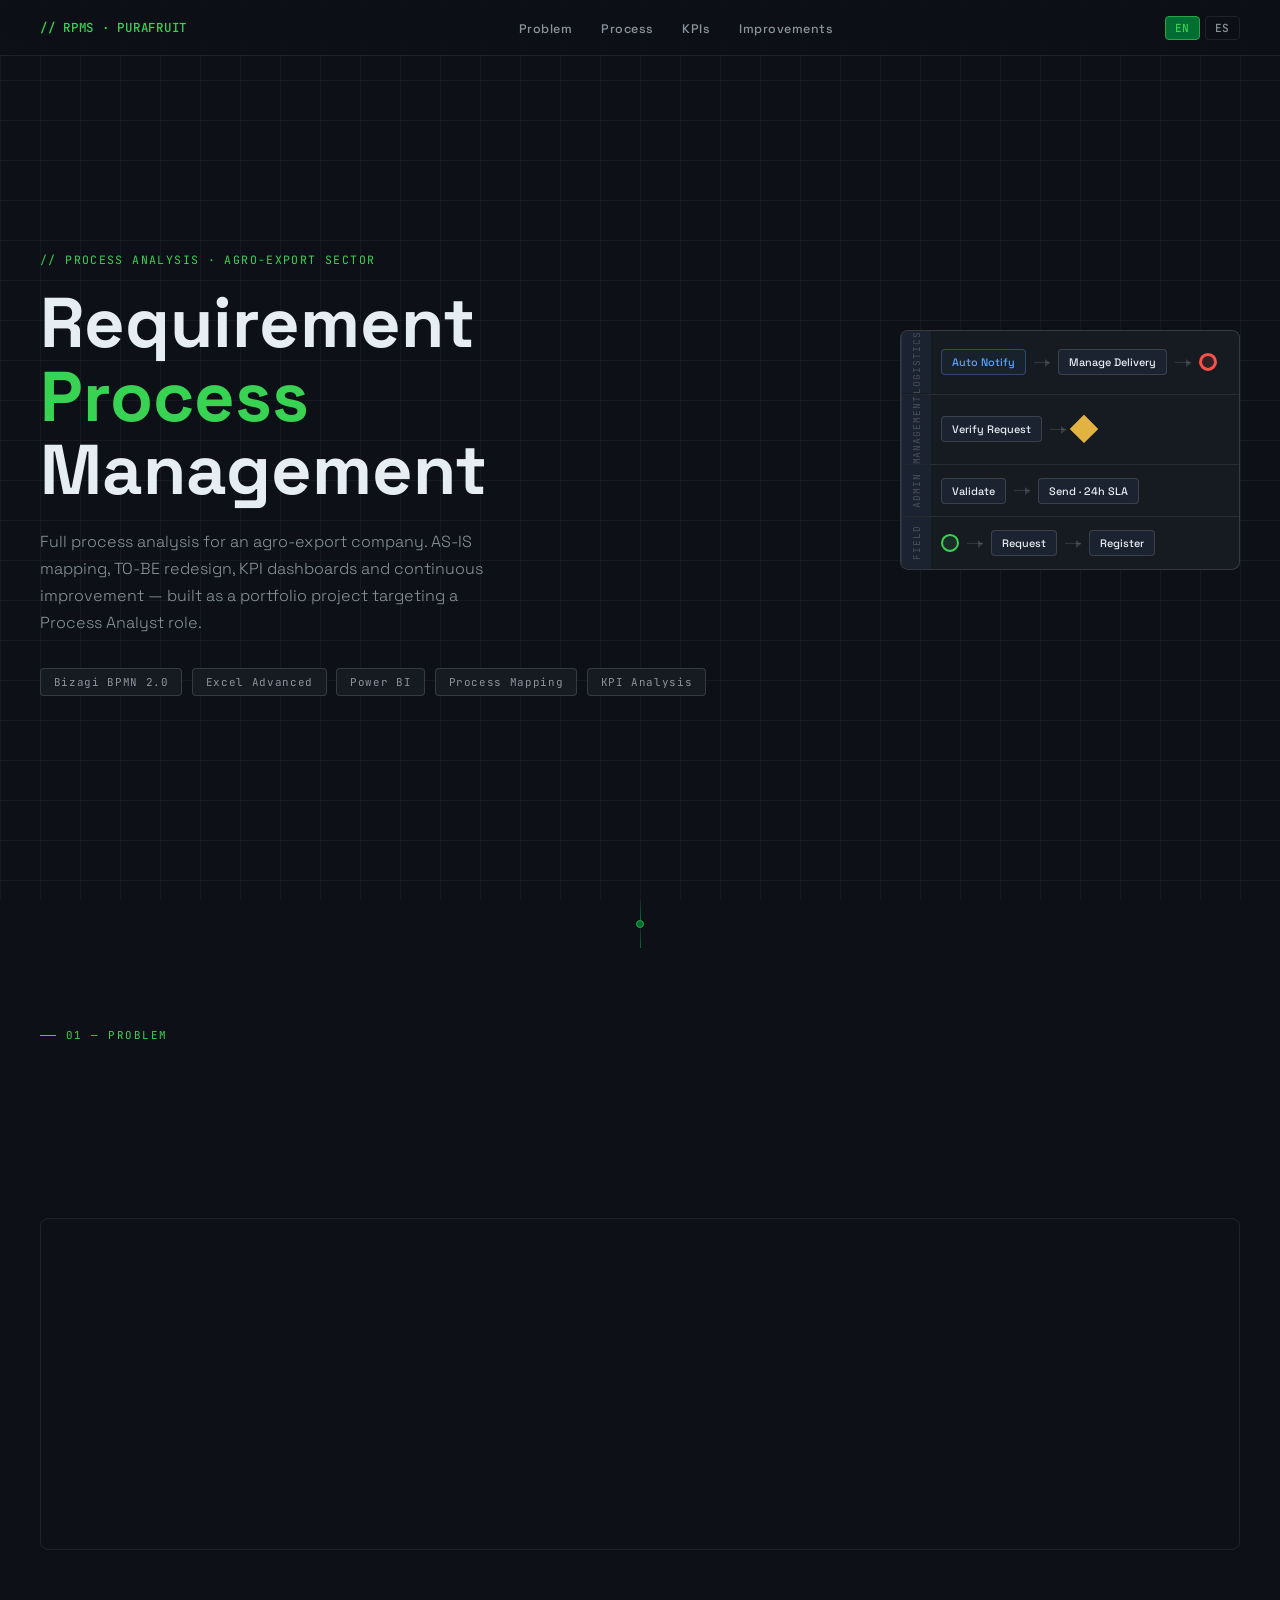
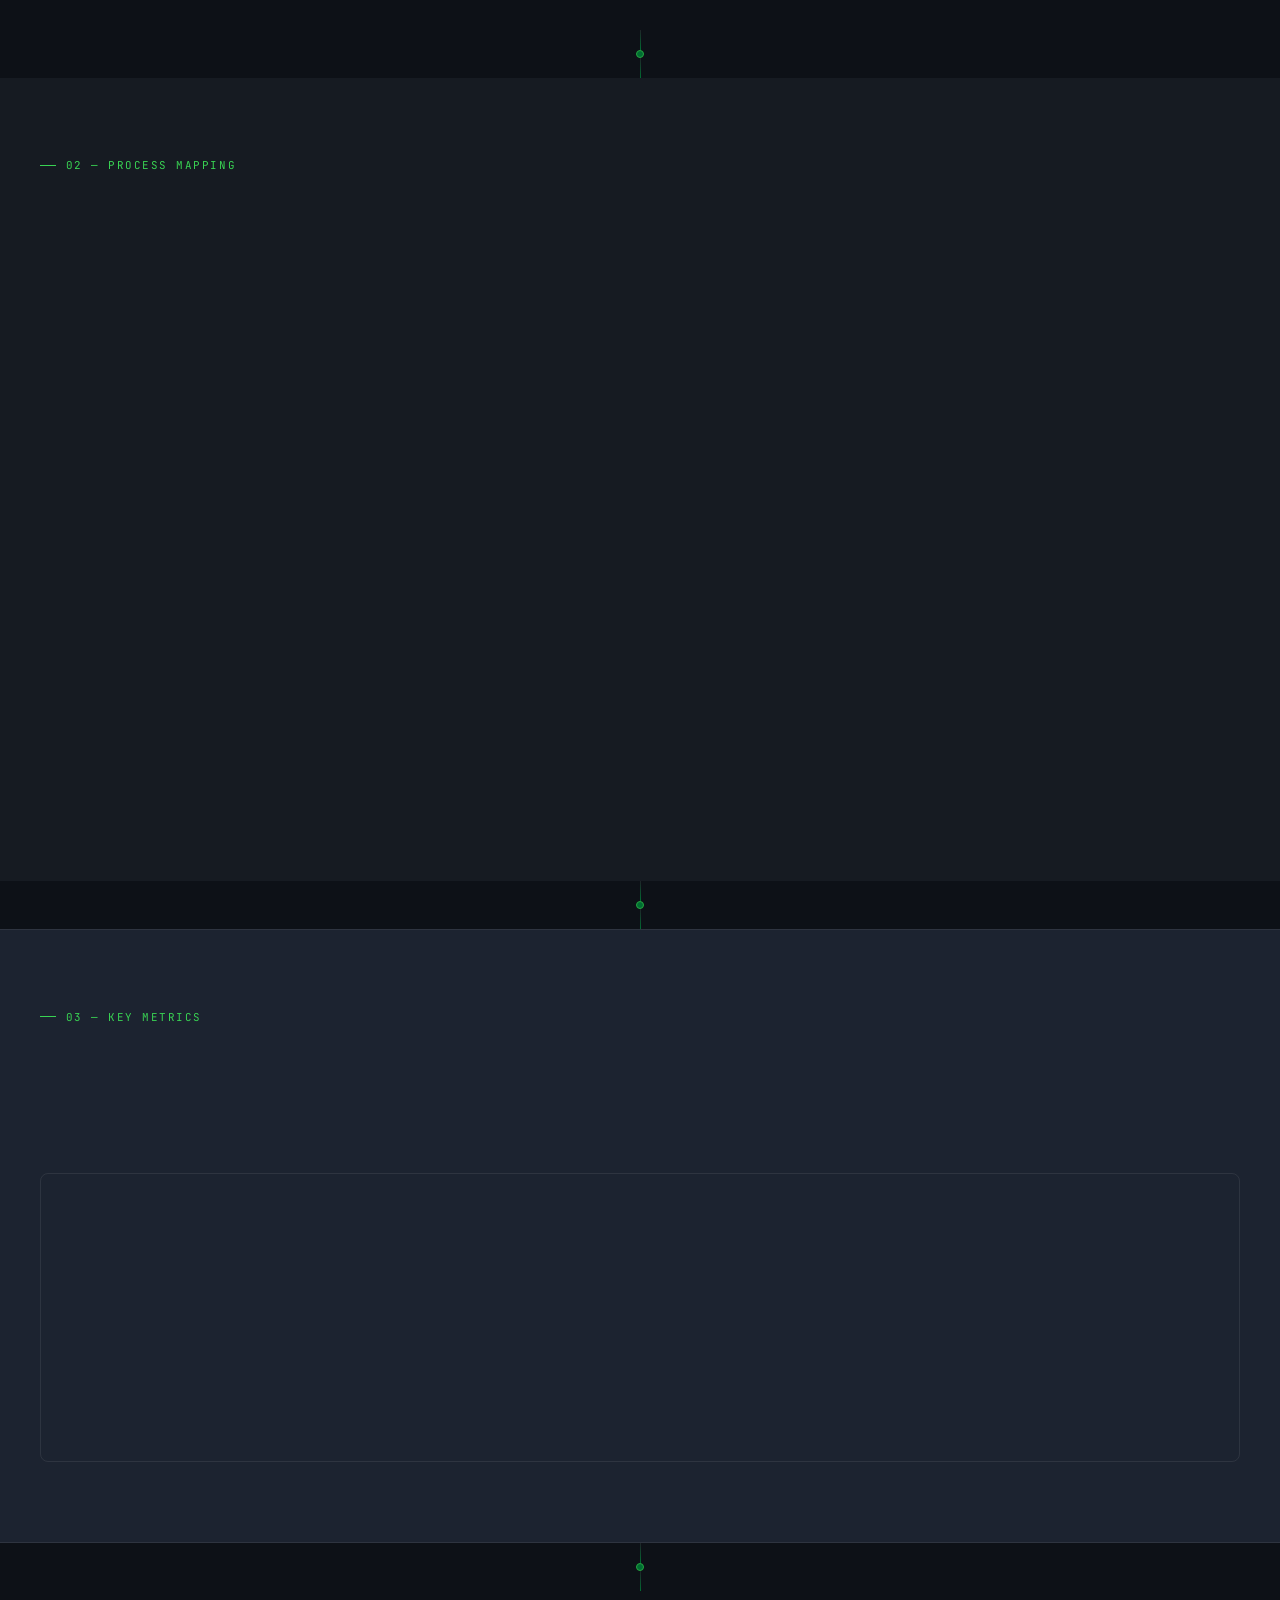
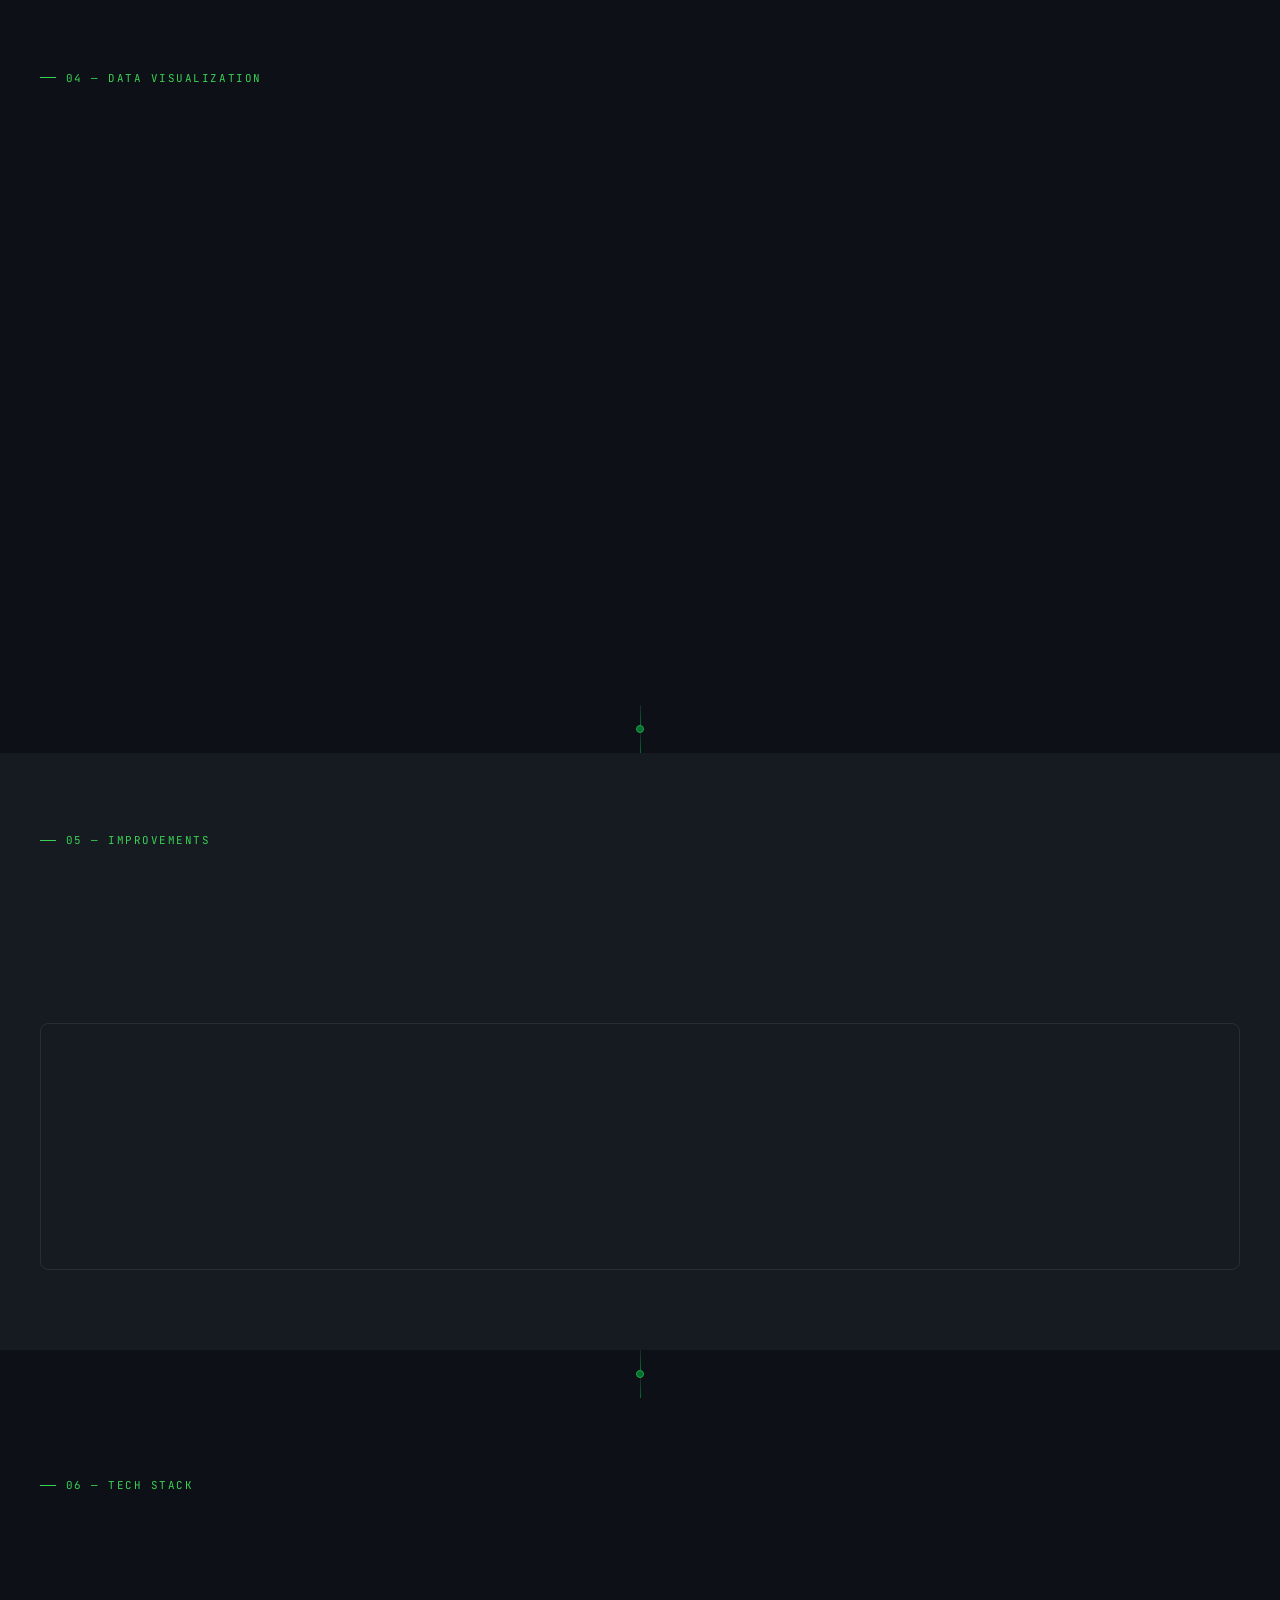
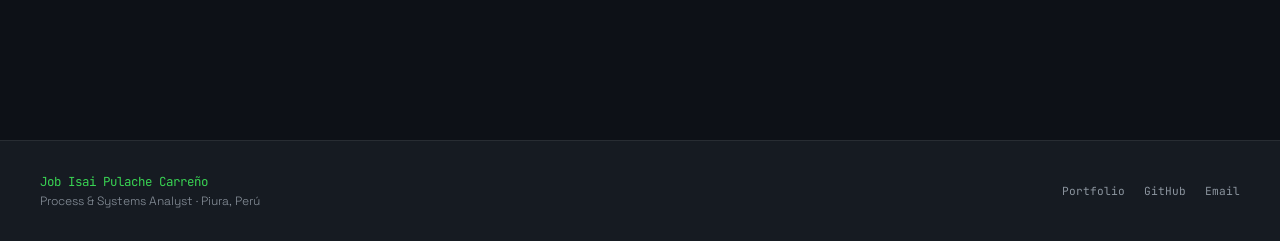
==== Web Page/index.html @ 8dbcc0ec "add css code" ====
<!DOCTYPE html>
<html lang="en">
<head>
<meta charset="UTF-8"/>
<meta name="viewport" content="width=device-width, initial-scale=1.0"/>
<title>Requirement Process Management System</title>
<link href="https://fonts.googleapis.com/css2?family=Space+Grotesk:wght@300;400;500;600;700&family=JetBrains+Mono:wght@400;500&display=swap" rel="stylesheet"/>
<link rel="stylesheet" href="css/styles.css"/>
</head>
<body>

<!-- NAV -->
<nav>
  <div class="nav-logo">// RPMS · PURAFRUIT</div>
  <ul class="nav-links">
    <li><a href="#problem" data-en="Problem" data-es="Problema">Problem</a></li>
    <li><a href="#diagrams" data-en="Process" data-es="Proceso">Process</a></li>
    <li><a href="#kpis" data-en="KPIs" data-es="KPIs">KPIs</a></li>
    <li><a href="#improvements" data-en="Improvements" data-es="Mejoras">Improvements</a></li>
  </ul>
  <div class="lang-toggle">
    <button class="lang-btn active" onclick="setLang('en')">EN</button>
    <button class="lang-btn" onclick="setLang('es')">ES</button>
  </div>
</nav>

<!-- HERO -->
<section class="hero">
  <div class="hero-eyebrow" data-en="// process analysis · agro-export sector" data-es="// análisis de procesos · sector agroexportador">// process analysis · agro-export sector</div>
  <h1 data-en="Requirement<br/><span>Process</span><br/>Management" data-es="Sistema de Gestión<br/>de <span>Procesos</span><br/>de Requerimientos">Requirement<br/><span>Process</span><br/>Management</h1>
  <p class="hero-sub" data-en="Full process analysis for an agro-export company. AS-IS mapping, TO-BE redesign, KPI dashboards and continuous improvement — built as a portfolio project targeting a Process Analyst role." data-es="Análisis de procesos completo para una empresa agroexportadora. Mapeo AS-IS, rediseño TO-BE, dashboards de KPIs y mejora continua — construido como proyecto de portafolio para el rol de Analista de Procesos.">Full process analysis for an agro-export company. AS-IS mapping, TO-BE redesign, KPI dashboards and continuous improvement — built as a portfolio project targeting a Process Analyst role.</p>
  <div class="hero-chips">
    <span class="chip">Bizagi BPMN 2.0</span>
    <span class="chip">Excel Advanced</span>
    <span class="chip">Power BI</span>
    <span class="chip">Process Mapping</span>
    <span class="chip">KPI Analysis</span>
  </div>
  <!-- HERO MINI BPMN -->
  <div class="hero-diagram">
    <div class="bpmn-pool">
      <div class="bpmn-lane">
        <div class="bpmn-lane-label">Logistics</div>
        <div class="bpmn-lane-content">
          <div class="bpmn-msg-task">Auto Notify</div>
          <div class="bpmn-arrow"></div>
          <div class="bpmn-task">Manage Delivery</div>
          <div class="bpmn-arrow"></div>
          <div class="bpmn-event-end"></div>
        </div>
      </div>
      <div class="bpmn-lane">
        <div class="bpmn-lane-label">Management</div>
        <div class="bpmn-lane-content">
          <div class="bpmn-task">Verify Request</div>
          <div class="bpmn-arrow"></div>
          <div class="bpmn-gateway"></div>
        </div>
      </div>
      <div class="bpmn-lane">
        <div class="bpmn-lane-label">Admin</div>
        <div class="bpmn-lane-content">
          <div class="bpmn-task">Validate</div>
          <div class="bpmn-arrow"></div>
          <div class="bpmn-task">Send · 24h SLA</div>
        </div>
      </div>
      <div class="bpmn-lane">
        <div class="bpmn-lane-label">Field</div>
        <div class="bpmn-lane-content">
          <div class="bpmn-event-start"></div>
          <div class="bpmn-arrow"></div>
          <div class="bpmn-task">Request</div>
          <div class="bpmn-arrow"></div>
          <div class="bpmn-task">Register</div>
        </div>
      </div>
    </div>
  </div>
</section>

<!-- CONNECTOR -->
<div class="section-connector"><div class="connector-line"></div><div class="connector-node"></div><div class="connector-line"></div></div>

<!-- PROBLEM -->
<section class="problem" id="problem">
  <div class="sec-label" data-en="01 — Problem" data-es="01 — Problema">01 — Problem</div>
  <h2 class="sec-title reveal" data-en="What was broken?" data-es="¿Qué fallaba?">What was broken?</h2>
  <p class="sec-desc reveal" data-en="In agro-export operations, requirement requests moved verbally or on paper — no traceability, no SLA, no visibility for management." data-es="En las operaciones agroexportadoras, las solicitudes se manejaban verbalmente o en papel — sin trazabilidad, sin SLA y sin visibilidad para gerencia.">In agro-export operations, requirement requests moved verbally or on paper — no traceability, no SLA, no visibility for management.</p>
  <div class="problem-nodes">
    <div class="p-node reveal">
      <div class="p-node-id">node_01</div>
      <h3 data-en="No digital record" data-es="Sin registro digital">No digital record</h3>
      <p data-en="Requests were made verbally or on handwritten forms with no way to track status or history." data-es="Las solicitudes se hacían verbalmente o en formularios escritos sin manera de rastrear el estado o historial.">Requests were made verbally or on handwritten forms with no way to track status or history.</p>
    </div>
    <div class="p-node reveal">
      <div class="p-node-id">node_02</div>
      <h3 data-en="No approval SLA" data-es="Sin SLA de aprobación">No approval SLA</h3>
      <p data-en="No defined maximum time for management to respond — causing delays that impacted field operations." data-es="Sin tiempo máximo definido para que gerencia respondiera — causando demoras que impactaban el campo.">No defined maximum time for management to respond — causing delays that impacted field operations.</p>
    </div>
    <div class="p-node reveal">
      <div class="p-node-id">node_03</div>
      <h3 data-en="No rejection tracking" data-es="Sin seguimiento de rechazos">No rejection tracking</h3>
      <p data-en="When a request was rejected the reason was never recorded — the same issues repeated across every campaign." data-es="Cuando se rechazaba una solicitud el motivo nunca se registraba — los mismos problemas se repetían cada campaña.">When a request was rejected the reason was never recorded — the same issues repeated across every campaign.</p>
    </div>
    <div class="p-node reveal">
      <div class="p-node-id">node_04</div>
      <h3 data-en="Logistics had no visibility" data-es="Logística sin visibilidad">Logistics had no visibility</h3>
      <p data-en="Logistics only learned of approved requests via physical notification — creating last-minute bottlenecks." data-es="Logística solo se enteraba de las aprobaciones por notificación física — creando cuellos de botella de último minuto.">Logistics only learned of approved requests via physical notification — creating last-minute bottlenecks.</p>
    </div>
  </div>
</section>

<div class="section-connector"><div class="connector-line"></div><div class="connector-node"></div><div class="connector-line"></div></div>

<!-- DIAGRAMS -->
<section class="diagrams" id="diagrams">
  <div class="sec-label" data-en="02 — Process Mapping" data-es="02 — Mapeo de Procesos">02 — Process Mapping</div>
  <h2 class="sec-title reveal" data-en="AS-IS  vs  TO-BE" data-es="AS-IS  vs  TO-BE">AS-IS  vs  TO-BE</h2>
  <p class="sec-desc reveal" data-en="Both processes modeled in BPMN 2.0 with Bizagi Modeler. Click any panel to expand." data-es="Ambos procesos modelados en BPMN 2.0 con Bizagi Modeler. Haz clic en cualquier panel para ampliar.">Both processes modeled in BPMN 2.0 with Bizagi Modeler. Click any panel to expand.</p>
  <div class="compare-wrap reveal">
    <!-- AS-IS -->
    <div class="diagram-col">
      <div class="diagram-col-header">
        <span class="diagram-col-label label-asis" data-en="Current State" data-es="Estado Actual">Current State</span>
        <span class="badge badge-asis">AS-IS</span>
      </div>
      <div class="diagram-body" onclick="openLightbox('as-is')" title="Click to expand">
        <div class="mini-pool">
          <div class="mini-lane">
            <span class="mini-lane-lbl">Logistics</span>
            <div class="mn-task">Manage Delivery</div>
            <span class="mn-arr">→</span>
            <div class="mn-ev-e"></div>
          </div>
          <div class="mini-lane">
            <span class="mini-lane-lbl">Management</span>
            <div class="mn-task">Validate Req.</div>
            <span class="mn-arr">→</span>
            <div class="mn-gw"></div>
            <span class="mn-arr">→</span>
            <div class="mn-task">Notify Rejection</div>
            <span class="mn-arr">→</span>
            <div class="mn-ev-e"></div>
          </div>
          <div class="mini-lane">
            <span class="mini-lane-lbl">Admin</span>
            <div class="mn-task">Validate Request</div>
          </div>
          <div class="mini-lane">
            <span class="mini-lane-lbl">Field</span>
            <div class="mn-ev-s"></div>
            <span class="mn-arr">→</span>
            <div class="mn-task">Generate Req.</div>
          </div>
        </div>
        <div class="improvements-row" style="margin-top:0.8rem;">
          <span style="font-size:0.72rem;color:var(--text3);font-family:'JetBrains Mono',monospace;">// issues detected</span>
          <span style="font-size:0.75rem;color:var(--amber);">⚠ No SLA defined</span>
          <span style="font-size:0.75rem;color:var(--amber);">⚠ No digital record</span>
          <span style="font-size:0.75rem;color:var(--amber);">⚠ No rejection log</span>
          <span style="font-size:0.75rem;color:var(--amber);">⚠ Manual logistics alert</span>
        </div>
      </div>
      <div class="diagram-footer" data-en="Manual · No SLA · No traceability · 4 lanes" data-es="Manual · Sin SLA · Sin trazabilidad · 4 carriles">Manual · No SLA · No traceability · 4 lanes</div>
    </div>
    <!-- TO-BE -->
    <div class="diagram-col">
      <div class="diagram-col-header">
        <span class="diagram-col-label label-tobe" data-en="Improved State" data-es="Estado Mejorado">Improved State</span>
        <span class="badge badge-tobe">TO-BE</span>
      </div>
      <div class="diagram-body" onclick="openLightbox('to-be')" title="Click to expand">
        <div class="mini-pool">
          <div class="mini-lane">
            <span class="mini-lane-lbl">Logistics</span>
            <div class="mn-msg">Auto Notify</div>
            <span class="mn-arr">→</span>
            <div class="mn-task">Manage Delivery</div>
            <span class="mn-arr">→</span>
            <div class="mn-ev-e"></div>
          </div>
          <div class="mini-lane">
            <span class="mini-lane-lbl">Management</span>
            <div class="mn-task">Verify Request</div>
            <span class="mn-arr">→</span>
            <div class="mn-gw"></div>
            <span class="mn-arr">→</span>
            <div class="mn-task">Record Reason</div>
          </div>
          <div class="mini-lane">
            <span class="mini-lane-lbl">Admin</span>
            <div class="mn-task">Validate</div>
            <span class="mn-arr">→</span>
            <div class="mn-task">Send · 24h SLA</div>
            <span class="mn-arr">→</span>
            <div class="mn-msg">Auto Notif.</div>
          </div>
          <div class="mini-lane">
            <span class="mini-lane-lbl">Field</span>
            <div class="mn-ev-s"></div>
            <span class="mn-arr">→</span>
            <div class="mn-task">Request</div>
            <span class="mn-arr">→</span>
            <div class="mn-task">Register Digital</div>
          </div>
        </div>
        <div class="improvements-row" style="margin-top:0.8rem;">
          <span style="font-size:0.72rem;color:var(--text3);font-family:'JetBrains Mono',monospace;">// improvements applied</span>
          <span class="improvement-tag" data-en="24h SLA enforced" data-es="SLA de 24h aplicado">24h SLA enforced</span>
          <span class="improvement-tag" data-en="Digital registration" data-es="Registro digital">Digital registration</span>
          <span class="improvement-tag" data-en="Rejection logging" data-es="Registro de rechazos">Rejection logging</span>
          <span class="improvement-tag" data-en="Automatic notification" data-es="Notificación automática">Automatic notification</span>
        </div>
      </div>
      <div class="diagram-footer" data-en="Digital · 24h SLA · Full traceability · 4 lanes" data-es="Digital · SLA 24h · Trazabilidad completa · 4 carriles">Digital · 24h SLA · Full traceability · 4 lanes</div>
    </div>
  </div>
</section>

<div class="section-connector"><div class="connector-line"></div><div class="connector-node"></div><div class="connector-line"></div></div>

<!-- KPIs -->
<section class="kpis" id="kpis">
  <div class="sec-label" data-en="03 — Key Metrics" data-es="03 — Métricas Clave">03 — Key Metrics</div>
  <h2 class="sec-title reveal" data-en="Process KPIs" data-es="KPIs del Proceso">Process KPIs</h2>
  <p class="sec-desc reveal" data-en="30 simulated requirement requests · April–May 2026 campaign period." data-es="30 solicitudes de requerimiento simuladas · Período de campaña abril–mayo 2026.">30 simulated requirement requests · April–May 2026 campaign period.</p>
  <div class="kpi-grid">
    <div class="kpi-card reveal">
      <div class="kpi-val" data-count="30">0</div>
      <div class="kpi-lbl" data-en="Total Requests" data-es="Total Solicitudes">Total Requests</div>
      <div class="kpi-bar"><div class="kpi-bar-fill" data-width="100"></div></div>
    </div>
    <div class="kpi-card reveal">
      <div class="kpi-val" data-count="63" data-suffix="%">0%</div>
      <div class="kpi-lbl" data-en="Approval Rate" data-es="Tasa de Aprobación">Approval Rate</div>
      <div class="kpi-bar"><div class="kpi-bar-fill" data-width="63"></div></div>
    </div>
    <div class="kpi-card reveal">
      <div class="kpi-val" data-count="23" data-suffix="h">0h</div>
      <div class="kpi-lbl" data-en="Avg. Response Time" data-es="Tiempo Promedio">Avg. Response Time</div>
      <div class="kpi-bar"><div class="kpi-bar-fill" data-width="48"></div></div>
    </div>
    <div class="kpi-card reveal">
      <div class="kpi-val" data-count="60" data-suffix="%">0%</div>
      <div class="kpi-lbl" data-en="SLA Compliance ≤24h" data-es="Cumplimiento SLA">SLA Compliance ≤24h</div>
      <div class="kpi-bar"><div class="kpi-bar-fill" data-width="60"></div></div>
    </div>
    <div class="kpi-card reveal">
      <div class="kpi-val" data-count="19">0</div>
      <div class="kpi-lbl" data-en="Approved" data-es="Aprobados">Approved</div>
      <div class="kpi-bar"><div class="kpi-bar-fill" data-width="63"></div></div>
    </div>
    <div class="kpi-card reveal">
      <div class="kpi-val" data-count="11" style="color:var(--red)">0</div>
      <div class="kpi-lbl" data-en="Rejected" data-es="Rechazados">Rejected</div>
      <div class="kpi-bar"><div class="kpi-bar-fill" data-width="37" style="background:var(--red);opacity:0.6;"></div></div>
    </div>
  </div>
</section>

<div class="section-connector"><div class="connector-line"></div><div class="connector-node"></div><div class="connector-line"></div></div>

<!-- CHART -->
<section class="chart-section" id="chart-section">
  <div class="sec-label" data-en="04 — Data Visualization" data-es="04 — Visualización de Datos">04 — Data Visualization</div>
  <h2 class="sec-title reveal" data-en="Interactive Dashboard" data-es="Dashboard Interactivo">Interactive Dashboard</h2>
  <p class="sec-desc reveal" data-en="Request distribution by area and type — same data as the Power BI dashboard." data-es="Distribución de solicitudes por área y tipo — misma data que el dashboard de Power BI.">Request distribution by area and type — same data as the Power BI dashboard.</p>
  <div class="chart-wrap reveal">
    <div class="chart-header">
      <span class="chart-title" id="chartLabel" data-en="Requests by Area" data-es="Solicitudes por Área">Requests by Area</span>
      <div class="chart-tabs">
        <button class="chart-tab active" onclick="switchChart('area',this)" data-en="By Area" data-es="Por Área">By Area</button>
        <button class="chart-tab" onclick="switchChart('type',this)" data-en="By Type" data-es="Por Tipo">By Type</button>
        <button class="chart-tab" onclick="switchChart('status',this)" data-en="Status" data-es="Estado">Status</button>
      </div>
    </div>
    <div class="chart-body">
      <canvas id="mainChart"></canvas>
    </div>
  </div>
</section>

<div class="section-connector"><div class="connector-line"></div><div class="connector-node"></div><div class="connector-line"></div></div>

<!-- IMPROVEMENTS -->
<section class="improvements" id="improvements">
  <div class="sec-label" data-en="05 — Improvements" data-es="05 — Mejoras">05 — Improvements</div>
  <h2 class="sec-title reveal" data-en="From AS-IS to TO-BE" data-es="Del AS-IS al TO-BE">From AS-IS to TO-BE</h2>
  <p class="sec-desc reveal" data-en="Four concrete improvements identified through process analysis and implemented in the redesigned flow." data-es="Cuatro mejoras concretas identificadas mediante el análisis e implementadas en el flujo rediseñado.">Four concrete improvements identified through process analysis and implemented in the redesigned flow.</p>
  <div class="imp-grid">
    <div class="imp-card reveal">
      <div class="imp-icon">01</div>
      <div>
        <h4 data-en="Digital Request Registration" data-es="Registro Digital de Solicitudes">Digital Request Registration</h4>
        <p data-en="Every request is now logged digitally from the start, enabling full traceability and historical analysis." data-es="Cada solicitud se registra digitalmente desde el inicio, permitiendo trazabilidad completa y análisis histórico.">Every request is now logged digitally from the start, enabling full traceability and historical analysis.</p>
      </div>
    </div>
    <div class="imp-card reveal">
      <div class="imp-icon">02</div>
      <div>
        <h4 data-en="24-Hour Response SLA" data-es="SLA de Respuesta 24 Horas">24-Hour Response SLA</h4>
        <p data-en="Management now has a defined maximum response window, reducing operational delays in the field." data-es="Gerencia ahora tiene una ventana máxima de respuesta definida, reduciendo las demoras operativas en campo.">Management now has a defined maximum response window, reducing operational delays in the field.</p>
      </div>
    </div>
    <div class="imp-card reveal">
      <div class="imp-icon">03</div>
      <div>
        <h4 data-en="Rejection Reason Tracking" data-es="Registro del Motivo de Rechazo">Rejection Reason Tracking</h4>
        <p data-en="When rejected, the reason is recorded and communicated back to the field — enabling continuous improvement." data-es="Cuando se rechaza, el motivo se registra y se comunica al campo — habilitando la mejora continua.">When rejected, the reason is recorded and communicated back to the field — enabling continuous improvement.</p>
      </div>
    </div>
    <div class="imp-card reveal">
      <div class="imp-icon">04</div>
      <div>
        <h4 data-en="Automatic Logistics Notification" data-es="Notificación Automática a Logística">Automatic Logistics Notification</h4>
        <p data-en="Upon approval, logistics receives an automatic notification — eliminating last-minute bottlenecks." data-es="Al aprobarse, logística recibe una notificación automática — eliminando cuellos de botella de último minuto.">Upon approval, logistics receives an automatic notification — eliminating last-minute bottlenecks.</p>
      </div>
    </div>
  </div>
</section>

<div class="section-connector"><div class="connector-line"></div><div class="connector-node"></div><div class="connector-line"></div></div>

<!-- TOOLS -->
<section class="tools-section" id="tools">
  <div class="sec-label" data-en="06 — Tech Stack" data-es="06 — Herramientas">06 — Tech Stack</div>
  <h2 class="sec-title reveal" data-en="Tools & Methodologies" data-es="Herramientas y Metodologías">Tools & Methodologies</h2>
  <div class="tools-grid reveal">
    <div class="tool-pill"><span class="tool-dot"></span>Bizagi Modeler</div>
    <div class="tool-pill"><span class="tool-dot"></span>Microsoft Excel</div>
    <div class="tool-pill"><span class="tool-dot"></span>Power BI Desktop</div>
    <div class="tool-pill"><span class="tool-dot"></span>BPMN 2.0</div>
    <div class="tool-pill"><span class="tool-dot"></span>Power Query</div>
    <div class="tool-pill"><span class="tool-dot"></span>KPI Management</div>
    <div class="tool-pill"><span class="tool-dot"></span>AS-IS / TO-BE</div>
    <div class="tool-pill"><span class="tool-dot"></span>Continuous Improvement</div>
    <div class="tool-pill"><span class="tool-dot"></span>SLA Definition</div>
    <div class="tool-pill"><span class="tool-dot"></span>Process Documentation</div>
  </div>
</section>

<!-- FOOTER -->
<footer>
  <div>
    <div class="footer-name">Job Isai Pulache Carreño</div>
    <div class="footer-role" data-en="Process & Systems Analyst · Piura, Perú" data-es="Analista de Procesos y Sistemas · Piura, Perú">Process & Systems Analyst · Piura, Perú</div>
  </div>
  <div class="footer-links">
    <a href="https://jobpulachecarreno.netlify.app/" target="_blank">Portfolio</a>
    <a href="https://github.com/JobPulacheCarreño" target="_blank">GitHub</a>
    <a href="mailto:pulachecarrenojob@gmail.com">Email</a>
  </div>
</footer>

<!-- LIGHTBOX -->
<div class="lightbox" id="lightbox" onclick="closeLightbox()">
  <button class="lb-close" onclick="closeLightbox()">✕</button>
  <img id="lb-img" src="" alt="Process Diagram"/>
</div>

<!-- CHART.JS -->
<script src="https://cdnjs.cloudflare.com/ajax/libs/Chart.js/4.4.1/chart.umd.min.js"></script>

</body>
</html>
---- Web Page/css/styles.css ----
:root {
  --bg: #0D1117;
  --bg2: #161B22;
  --bg3: #1C2330;
  --grid: rgba(255,255,255,0.04);
  --border: rgba(255,255,255,0.08);
  --border2: rgba(255,255,255,0.14);
  --green: #39D353;
  --green2: #26A641;
  --green3: #006D32;
  --teal: #58A6FF;
  --amber: #E3B341;
  --red: #F85149;
  --text: #E6EDF3;
  --text2: #8B949E;
  --text3: #484F58;
  --connector: rgba(57,211,83,0.35);
  --node-w: 160px;
}
*{margin:0;padding:0;box-sizing:border-box;}
html{scroll-behavior:smooth;}
body{
  font-family:'Space Grotesk',sans-serif;
  background:var(--bg);
  color:var(--text);
  overflow-x:hidden;
}

/* GRID BACKGROUND */
body::before{
  content:'';
  position:fixed;inset:0;
  background-image:
    linear-gradient(var(--grid) 1px, transparent 1px),
    linear-gradient(90deg, var(--grid) 1px, transparent 1px);
  background-size:40px 40px;
  pointer-events:none;z-index:0;
}

/* NAV */
nav{
  position:fixed;top:0;left:0;right:0;z-index:100;
  display:flex;justify-content:space-between;align-items:center;
  padding:0 2.5rem;height:56px;
  background:rgba(13,17,23,0.85);
  border-bottom:1px solid var(--border);
  backdrop-filter:blur(12px);
}
.nav-logo{
  font-family:'JetBrains Mono',monospace;
  font-size:0.78rem;font-weight:500;
  color:var(--green);letter-spacing:0.06em;
}
.nav-links{display:flex;gap:1.8rem;list-style:none;}
.nav-links a{
  font-size:0.78rem;font-weight:500;
  color:var(--text2);text-decoration:none;
  letter-spacing:0.04em;
  transition:color 0.2s;
}
.nav-links a:hover{color:var(--text);}
.lang-toggle{display:flex;gap:0.3rem;}
.lang-btn{
  padding:0.25rem 0.6rem;
  border-radius:4px;
  border:1px solid var(--border);
  background:transparent;
  font-family:'JetBrains Mono',monospace;
  font-size:0.7rem;font-weight:500;
  color:var(--text2);cursor:pointer;
  transition:all 0.2s;
}
.lang-btn.active{
  background:var(--green3);
  border-color:var(--green2);
  color:var(--green);
}

/* HERO — BPMN STYLE */
.hero{
  min-height:100vh;
  display:flex;flex-direction:column;
  justify-content:center;
  padding:7rem 2.5rem 4rem;
  position:relative;
}
.hero-eyebrow{
  font-family:'JetBrains Mono',monospace;
  font-size:0.72rem;color:var(--green);
  letter-spacing:0.12em;text-transform:uppercase;
  margin-bottom:1.2rem;
  opacity:0;animation:fadeUp 0.7s ease 0.2s forwards;
}
.hero h1{
  font-size:clamp(2.4rem,5.5vw,5rem);
  font-weight:700;line-height:1.05;
  color:var(--text);
  max-width:720px;
  opacity:0;animation:fadeUp 0.7s ease 0.4s forwards;
}
.hero h1 span{color:var(--green);}
.hero-sub{
  margin-top:1.2rem;
  font-size:1rem;font-weight:300;
  color:var(--text2);max-width:480px;line-height:1.7;
  opacity:0;animation:fadeUp 0.7s ease 0.6s forwards;
}
.hero-chips{
  margin-top:2rem;display:flex;gap:0.6rem;flex-wrap:wrap;
  opacity:0;animation:fadeUp 0.7s ease 0.8s forwards;
}
.chip{
  padding:0.35rem 0.8rem;border-radius:4px;
  border:1px solid var(--border2);
  background:var(--bg2);
  font-family:'JetBrains Mono',monospace;
  font-size:0.68rem;color:var(--text2);
  letter-spacing:0.06em;
}
/* HERO BPMN DIAGRAM (right side) */
.hero-diagram{
  position:absolute;right:2.5rem;top:50%;
  transform:translateY(-50%);
  opacity:0;animation:fadeIn 1.2s ease 1s forwards;
  display:flex;flex-direction:column;align-items:center;gap:0;
}
@media(max-width:900px){.hero-diagram{display:none;}}

/* BPMN NODE TYPES */
.bpmn-pool{
  border:1px solid var(--border2);
  border-radius:8px;
  background:var(--bg2);
  overflow:hidden;
  width:340px;
}
.bpmn-lane{
  display:flex;align-items:stretch;
  border-bottom:1px solid var(--border);
  min-height:52px;
}
.bpmn-lane:last-child{border-bottom:none;}
.bpmn-lane-label{
  writing-mode:vertical-rl;
  transform:rotate(180deg);
  font-family:'JetBrains Mono',monospace;
  font-size:0.6rem;letter-spacing:0.1em;
  color:var(--text3);
  text-transform:uppercase;
  padding:0 8px;
  border-right:1px solid var(--border);
  background:var(--bg3);
  min-width:28px;
  display:flex;align-items:center;justify-content:center;
}
.bpmn-lane-content{
  flex:1;padding:8px 10px;
  display:flex;align-items:center;gap:8px;
}
.bpmn-task{
  padding:5px 10px;border-radius:4px;
  border:1px solid var(--border2);
  background:var(--bg3);
  font-size:0.68rem;font-weight:500;
  color:var(--text);white-space:nowrap;
}
.bpmn-event-start{
  width:18px;height:18px;border-radius:50%;
  border:2px solid var(--green);
  background:rgba(57,211,83,0.1);flex-shrink:0;
}
.bpmn-event-end{
  width:18px;height:18px;border-radius:50%;
  border:3px solid var(--red);
  background:rgba(248,81,73,0.1);flex-shrink:0;
}
.bpmn-gateway{
  width:20px;height:20px;flex-shrink:0;
  background:var(--amber);
  transform:rotate(45deg);
  border:1px solid rgba(227,179,65,0.4);
}
.bpmn-arrow{
  width:16px;height:1px;
  background:var(--border2);
  position:relative;flex-shrink:0;
}
.bpmn-arrow::after{
  content:'';position:absolute;right:-4px;top:-3px;
  border:4px solid transparent;
  border-left:5px solid var(--border2);
}
.bpmn-msg-task{
  padding:5px 10px;border-radius:4px;
  border:1px solid rgba(88,166,255,0.3);
  background:rgba(88,166,255,0.05);
  font-size:0.68rem;font-weight:500;
  color:var(--teal);white-space:nowrap;
}

/* SECTIONS */
section{
  padding:5rem 2.5rem;
  position:relative;z-index:1;
}
.sec-label{
  font-family:'JetBrains Mono',monospace;
  font-size:0.68rem;letter-spacing:0.14em;
  text-transform:uppercase;color:var(--green);
  margin-bottom:0.8rem;
  display:flex;align-items:center;gap:0.6rem;
}
.sec-label::before{
  content:'';width:16px;height:1px;background:var(--green);
}
.sec-title{
  font-size:clamp(1.8rem,3.5vw,2.8rem);
  font-weight:700;line-height:1.1;
  margin-bottom:0.8rem;
}
.sec-desc{
  font-size:0.95rem;font-weight:300;
  color:var(--text2);max-width:560px;line-height:1.75;
}

/* PROBLEM — DIAGRAM NODE CARDS */
.problem{background:var(--bg);}
.problem-nodes{
  display:grid;
  grid-template-columns:repeat(2,1fr);
  gap:1px;
  margin-top:3rem;
  border:1px solid var(--border);
  border-radius:8px;
  overflow:hidden;
}
.p-node{
  padding:2rem;
  background:var(--bg2);
  position:relative;
  transition:background 0.25s;
}
.p-node:hover{background:var(--bg3);}
.p-node::before{
  content:'';
  position:absolute;top:0;left:0;
  width:100%;height:2px;
  background:var(--green3);
  transition:background 0.25s;
}
.p-node:hover::before{background:var(--green);}
.p-node-id{
  font-family:'JetBrains Mono',monospace;
  font-size:0.68rem;color:var(--text3);
  letter-spacing:0.1em;margin-bottom:0.8rem;
}
.p-node h3{
  font-size:1rem;font-weight:600;
  color:var(--text);margin-bottom:0.5rem;
}
.p-node p{
  font-size:0.85rem;color:var(--text2);
  line-height:1.65;font-weight:300;
}

/* DIAGRAMS — SIDE BY SIDE */
.diagrams{background:var(--bg2);}
.compare-wrap{
  display:grid;grid-template-columns:1fr 1fr;
  gap:1px;margin-top:3rem;
  border:1px solid var(--border);
  border-radius:8px;overflow:hidden;
}
.diagram-col{background:var(--bg3);}
.diagram-col-header{
  padding:0.8rem 1.2rem;
  display:flex;align-items:center;justify-content:space-between;
  border-bottom:1px solid var(--border);
  background:var(--bg2);
}
.diagram-col-label{
  font-family:'JetBrains Mono',monospace;
  font-size:0.68rem;letter-spacing:0.1em;
  text-transform:uppercase;
}
.label-asis{color:var(--amber);}
.label-tobe{color:var(--green);}
.badge{
  font-family:'JetBrains Mono',monospace;
  font-size:0.62rem;padding:0.2rem 0.5rem;
  border-radius:3px;letter-spacing:0.06em;
}
.badge-asis{background:rgba(227,179,65,0.1);color:var(--amber);border:1px solid rgba(227,179,65,0.2);}
.badge-tobe{background:rgba(57,211,83,0.1);color:var(--green);border:1px solid rgba(57,211,83,0.2);}
.diagram-body{
  padding:1.5rem;min-height:360px;
  cursor:zoom-in;
  display:flex;flex-direction:column;gap:0.5rem;
  transition:background 0.2s;
}
.diagram-body:hover{background:rgba(255,255,255,0.02);}

/* MINI BPMN INSIDE COMPARE */
.mini-pool{width:100%;border:1px solid var(--border);border-radius:6px;overflow:hidden;}
.mini-lane{display:flex;align-items:center;border-bottom:1px solid var(--border);padding:6px 8px;gap:6px;min-height:38px;}
.mini-lane:last-child{border-bottom:none;}
.mini-lane-lbl{
  font-family:'JetBrains Mono',monospace;font-size:0.58rem;
  color:var(--text3);text-transform:uppercase;letter-spacing:0.08em;
  min-width:64px;
}
.mn-task{
  padding:3px 7px;border-radius:3px;
  border:1px solid var(--border2);
  background:var(--bg2);
  font-size:0.62rem;font-weight:500;color:var(--text);white-space:nowrap;
}
.mn-msg{
  padding:3px 7px;border-radius:3px;
  border:1px solid rgba(88,166,255,0.25);
  background:rgba(88,166,255,0.06);
  font-size:0.62rem;font-weight:500;color:var(--teal);white-space:nowrap;
}
.mn-gw{
  width:14px;height:14px;flex-shrink:0;
  background:var(--amber);transform:rotate(45deg);
}
.mn-ev-s{width:12px;height:12px;border-radius:50%;border:2px solid var(--green);flex-shrink:0;}
.mn-ev-e{width:12px;height:12px;border-radius:50%;border:3px solid var(--red);flex-shrink:0;}
.mn-arr{
  font-size:0.6rem;color:var(--text3);flex-shrink:0;
}
.diagram-footer{
  padding:0.8rem 1.2rem;
  border-top:1px solid var(--border);
  font-size:0.75rem;color:var(--text2);
  background:var(--bg2);
  font-family:'JetBrains Mono',monospace;
  letter-spacing:0.04em;
}
.improvements-row{
  display:flex;flex-direction:column;gap:0.4rem;
  margin-top:0.5rem;
}
.improvement-tag{
  display:inline-flex;align-items:center;gap:0.4rem;
  font-size:0.72rem;color:var(--green);
  font-family:'JetBrains Mono',monospace;
}
.improvement-tag::before{content:'+ ';color:var(--green2);}

/* LIGHTBOX */
.lightbox{
  position:fixed;inset:0;
  background:rgba(0,0,0,0.92);
  z-index:999;display:none;
  align-items:center;justify-content:center;
  backdrop-filter:blur(8px);
}
.lightbox.open{display:flex;}
.lightbox img{max-width:88vw;max-height:82vh;border-radius:6px;}
.lb-close{
  position:absolute;top:1.2rem;right:1.2rem;
  background:rgba(255,255,255,0.08);border:1px solid var(--border2);
  color:var(--text);width:36px;height:36px;border-radius:50%;
  font-size:1rem;cursor:pointer;display:flex;align-items:center;justify-content:center;
  transition:background 0.2s;
}
.lb-close:hover{background:rgba(255,255,255,0.15);}

/* KPIs — DARK TERMINAL */
.kpis{background:var(--bg3);border-top:1px solid var(--border);border-bottom:1px solid var(--border);}
.kpi-grid{
  display:grid;grid-template-columns:repeat(3,1fr);
  gap:1px;margin-top:3rem;
  border:1px solid var(--border);border-radius:8px;overflow:hidden;
}
.kpi-card{
  padding:1.8rem;background:var(--bg2);
  transition:background 0.2s;
}
.kpi-card:hover{background:var(--bg3);}
.kpi-val{
  font-family:'JetBrains Mono',monospace;
  font-size:2.8rem;font-weight:500;
  color:var(--green);line-height:1;
  margin-bottom:0.4rem;
}
.kpi-lbl{
  font-size:0.75rem;font-weight:400;
  color:var(--text2);text-transform:uppercase;
  letter-spacing:0.08em;margin-bottom:1rem;
}
.kpi-bar{height:2px;background:var(--border);border-radius:1px;overflow:hidden;}
.kpi-bar-fill{height:100%;background:var(--green2);border-radius:1px;width:0%;transition:width 1.5s ease;}

/* INTERACTIVE CHART */
.chart-section{background:var(--bg);}
.chart-wrap{
  margin-top:2.5rem;
  border:1px solid var(--border);border-radius:8px;
  overflow:hidden;background:var(--bg2);
}
.chart-header{
  padding:1rem 1.5rem;
  display:flex;align-items:center;justify-content:space-between;
  border-bottom:1px solid var(--border);
}
.chart-title{
  font-family:'JetBrains Mono',monospace;
  font-size:0.75rem;color:var(--text2);
  letter-spacing:0.08em;text-transform:uppercase;
}
.chart-tabs{display:flex;gap:0.4rem;}
.chart-tab{
  padding:0.25rem 0.7rem;border-radius:3px;
  border:1px solid var(--border);background:transparent;
  font-family:'JetBrains Mono',monospace;
  font-size:0.65rem;color:var(--text2);cursor:pointer;
  transition:all 0.2s;
}
.chart-tab.active{background:var(--green3);border-color:var(--green2);color:var(--green);}
.chart-body{padding:1.5rem;}
#mainChart{width:100%;height:260px;}

/* IMPROVEMENTS */
.improvements{background:var(--bg2);}
.imp-grid{
  display:grid;grid-template-columns:repeat(2,1fr);
  gap:1px;margin-top:3rem;
  border:1px solid var(--border);border-radius:8px;overflow:hidden;
}
.imp-card{
  padding:1.8rem;background:var(--bg3);
  display:flex;gap:1rem;
  transition:background 0.2s;
}
.imp-card:hover{background:var(--bg);}
.imp-icon{
  width:32px;height:32px;border-radius:4px;
  border:1px solid var(--border2);
  background:var(--bg2);
  display:flex;align-items:center;justify-content:center;
  flex-shrink:0;
  font-family:'JetBrains Mono',monospace;
  font-size:0.65rem;color:var(--green);
}
.imp-card h4{font-size:0.9rem;font-weight:600;color:var(--text);margin-bottom:0.35rem;}
.imp-card p{font-size:0.8rem;color:var(--text2);line-height:1.6;font-weight:300;}

/* TOOLS */
.tools-section{background:var(--bg);}
.tools-grid{display:flex;flex-wrap:wrap;gap:0.6rem;margin-top:2rem;}
.tool-pill{
  display:flex;align-items:center;gap:0.5rem;
  padding:0.5rem 0.9rem;border-radius:4px;
  border:1px solid var(--border);background:var(--bg2);
  font-family:'JetBrains Mono',monospace;
  font-size:0.7rem;color:var(--text2);
  cursor:default;transition:all 0.2s;
}
.tool-pill:hover{border-color:var(--green2);color:var(--green);background:var(--bg3);}
.tool-dot{width:6px;height:6px;border-radius:50%;background:var(--green3);}
.tool-pill:hover .tool-dot{background:var(--green);}

/* FOOTER */
footer{
  padding:2rem 2.5rem;
  border-top:1px solid var(--border);
  display:flex;justify-content:space-between;align-items:center;
  background:var(--bg2);
}
.footer-name{
  font-family:'JetBrains Mono',monospace;
  font-size:0.78rem;color:var(--green);margin-bottom:0.2rem;
}
.footer-role{font-size:0.75rem;color:var(--text2);font-weight:300;}
.footer-links{display:flex;gap:1.2rem;}
.footer-links a{
  font-family:'JetBrains Mono',monospace;
  font-size:0.7rem;color:var(--text2);text-decoration:none;
  transition:color 0.2s;
}
.footer-links a:hover{color:var(--green);}

/* SCROLL REVEAL */
.reveal{opacity:0;transform:translateY(20px);transition:opacity 0.6s ease,transform 0.6s ease;}
.reveal.visible{opacity:1;transform:none;}

/* DIVIDER */
.bpmn-divider{
  display:flex;align-items:center;justify-content:center;
  padding:0.5rem 0;
  font-family:'JetBrains Mono',monospace;
  font-size:0.65rem;color:var(--text3);
  letter-spacing:0.1em;
}
.bpmn-divider::before,.bpmn-divider::after{
  content:'';flex:1;height:1px;background:var(--border);
  margin:0 1rem;
}

/* ANIMS */
@keyframes fadeUp{from{opacity:0;transform:translateY(20px);}to{opacity:1;transform:none;}}
@keyframes fadeIn{from{opacity:0;}to{opacity:1;}}
@keyframes pulse{0%,100%{opacity:0.5;}50%{opacity:1;}}

/* SECTION CONNECTOR LINE */
.section-connector{
  display:flex;flex-direction:column;align-items:center;
  padding:0;margin:0;height:48px;position:relative;z-index:1;
}
.connector-line{width:1px;flex:1;background:linear-gradient(to bottom,var(--border),var(--green3));}
.connector-node{
  width:8px;height:8px;border-radius:50%;
  background:var(--green3);border:1px solid var(--green2);
  flex-shrink:0;
}
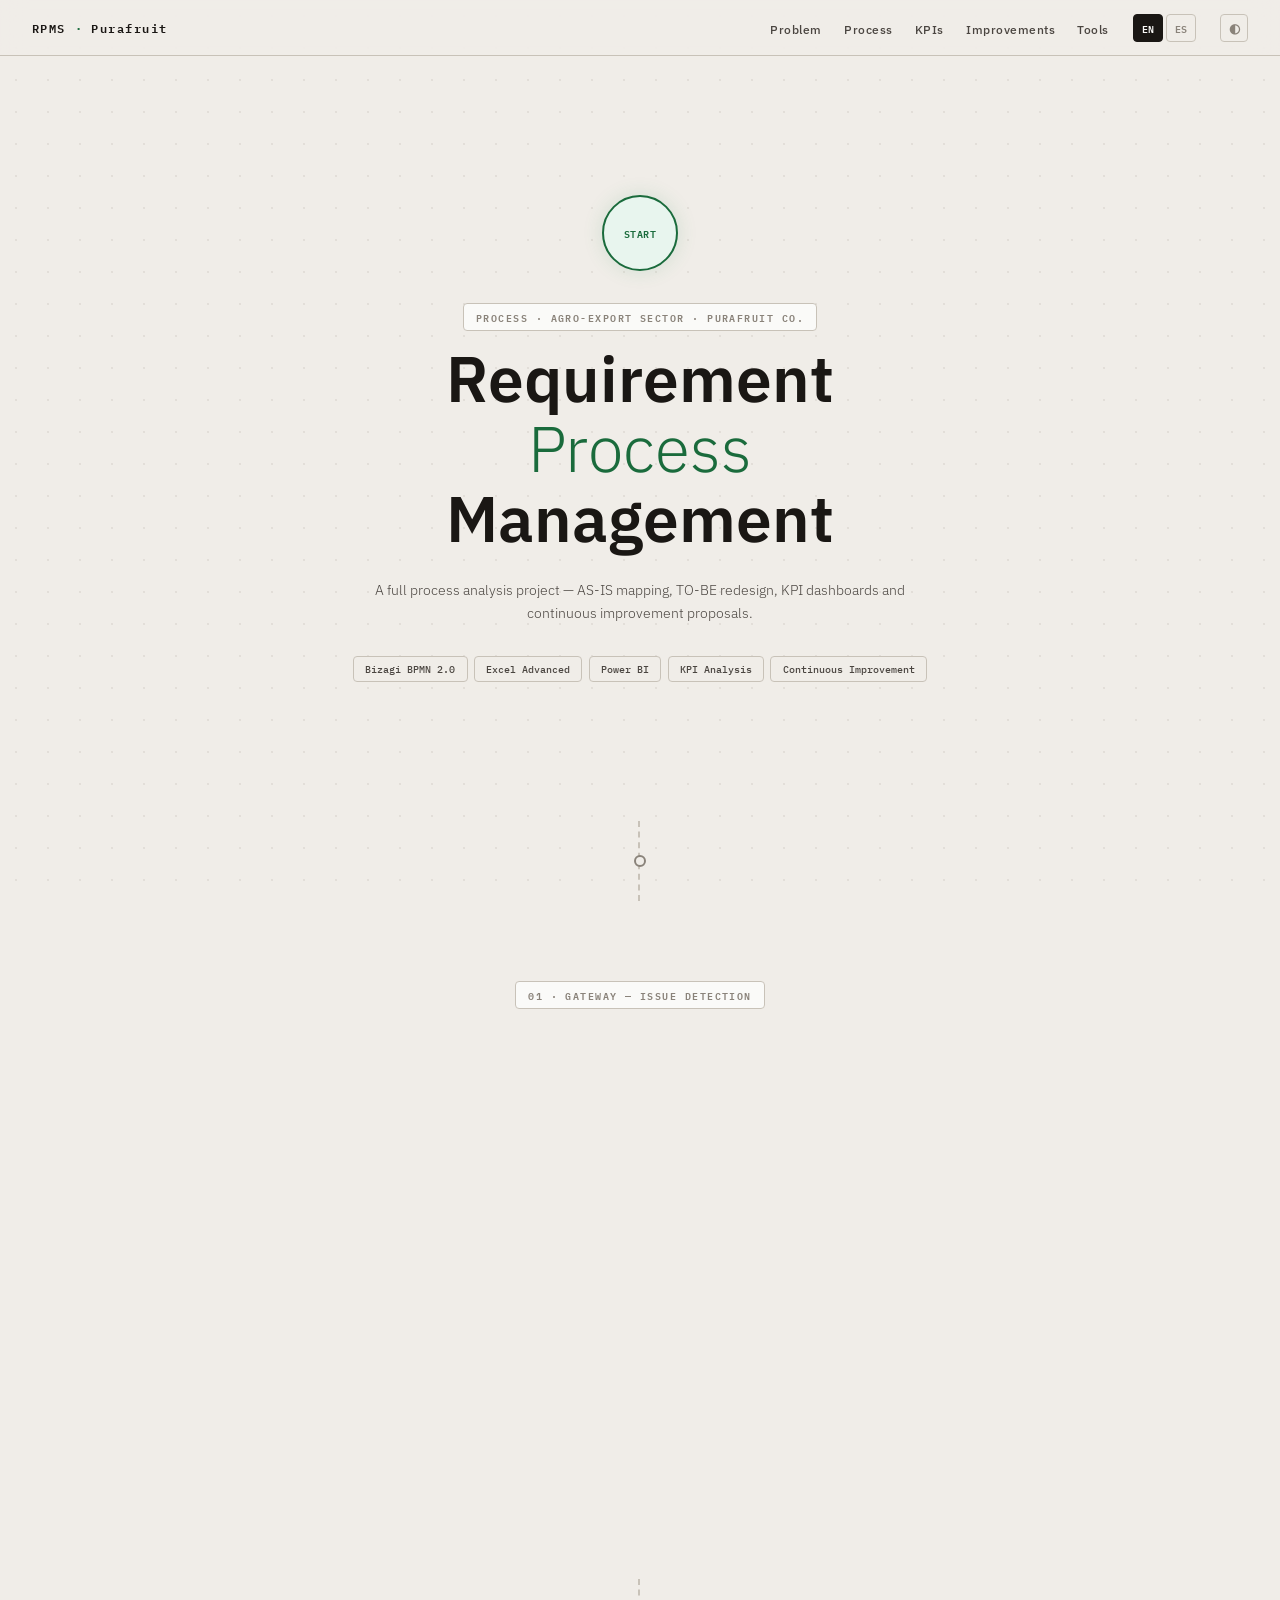
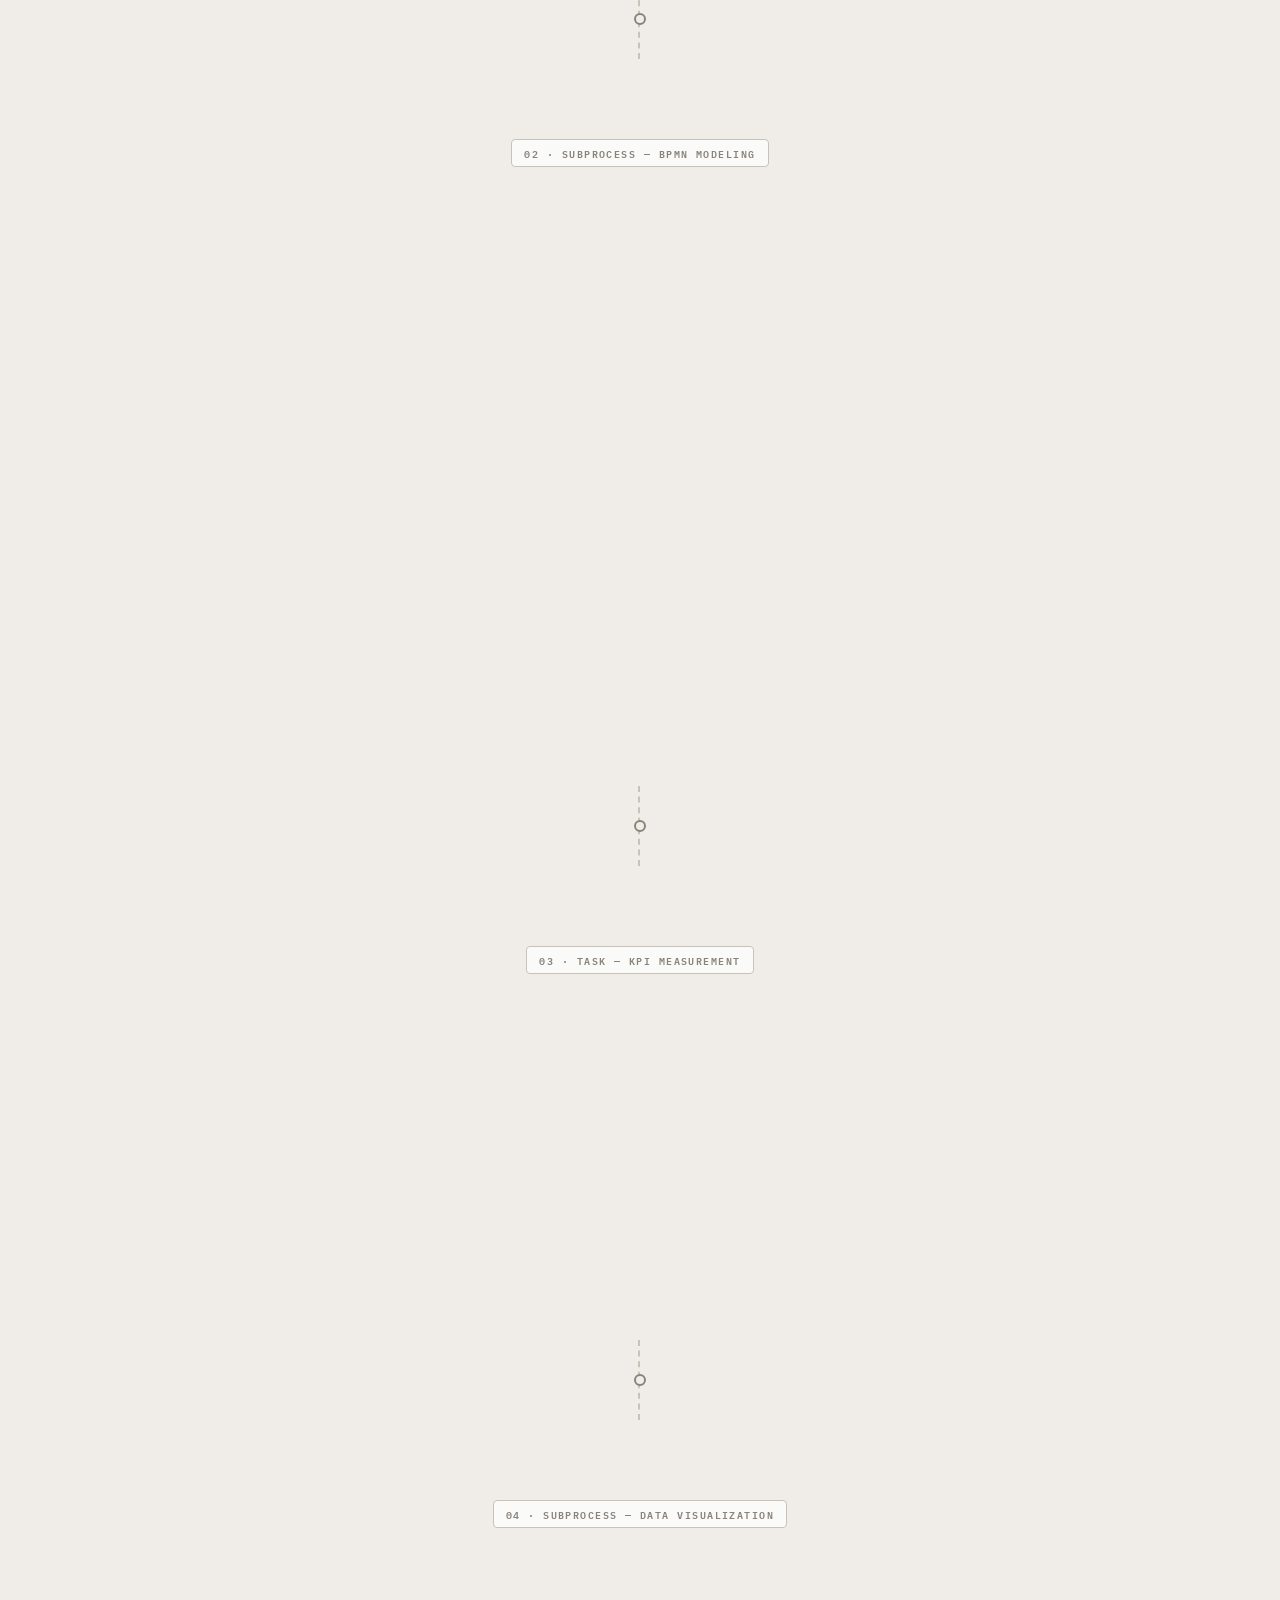
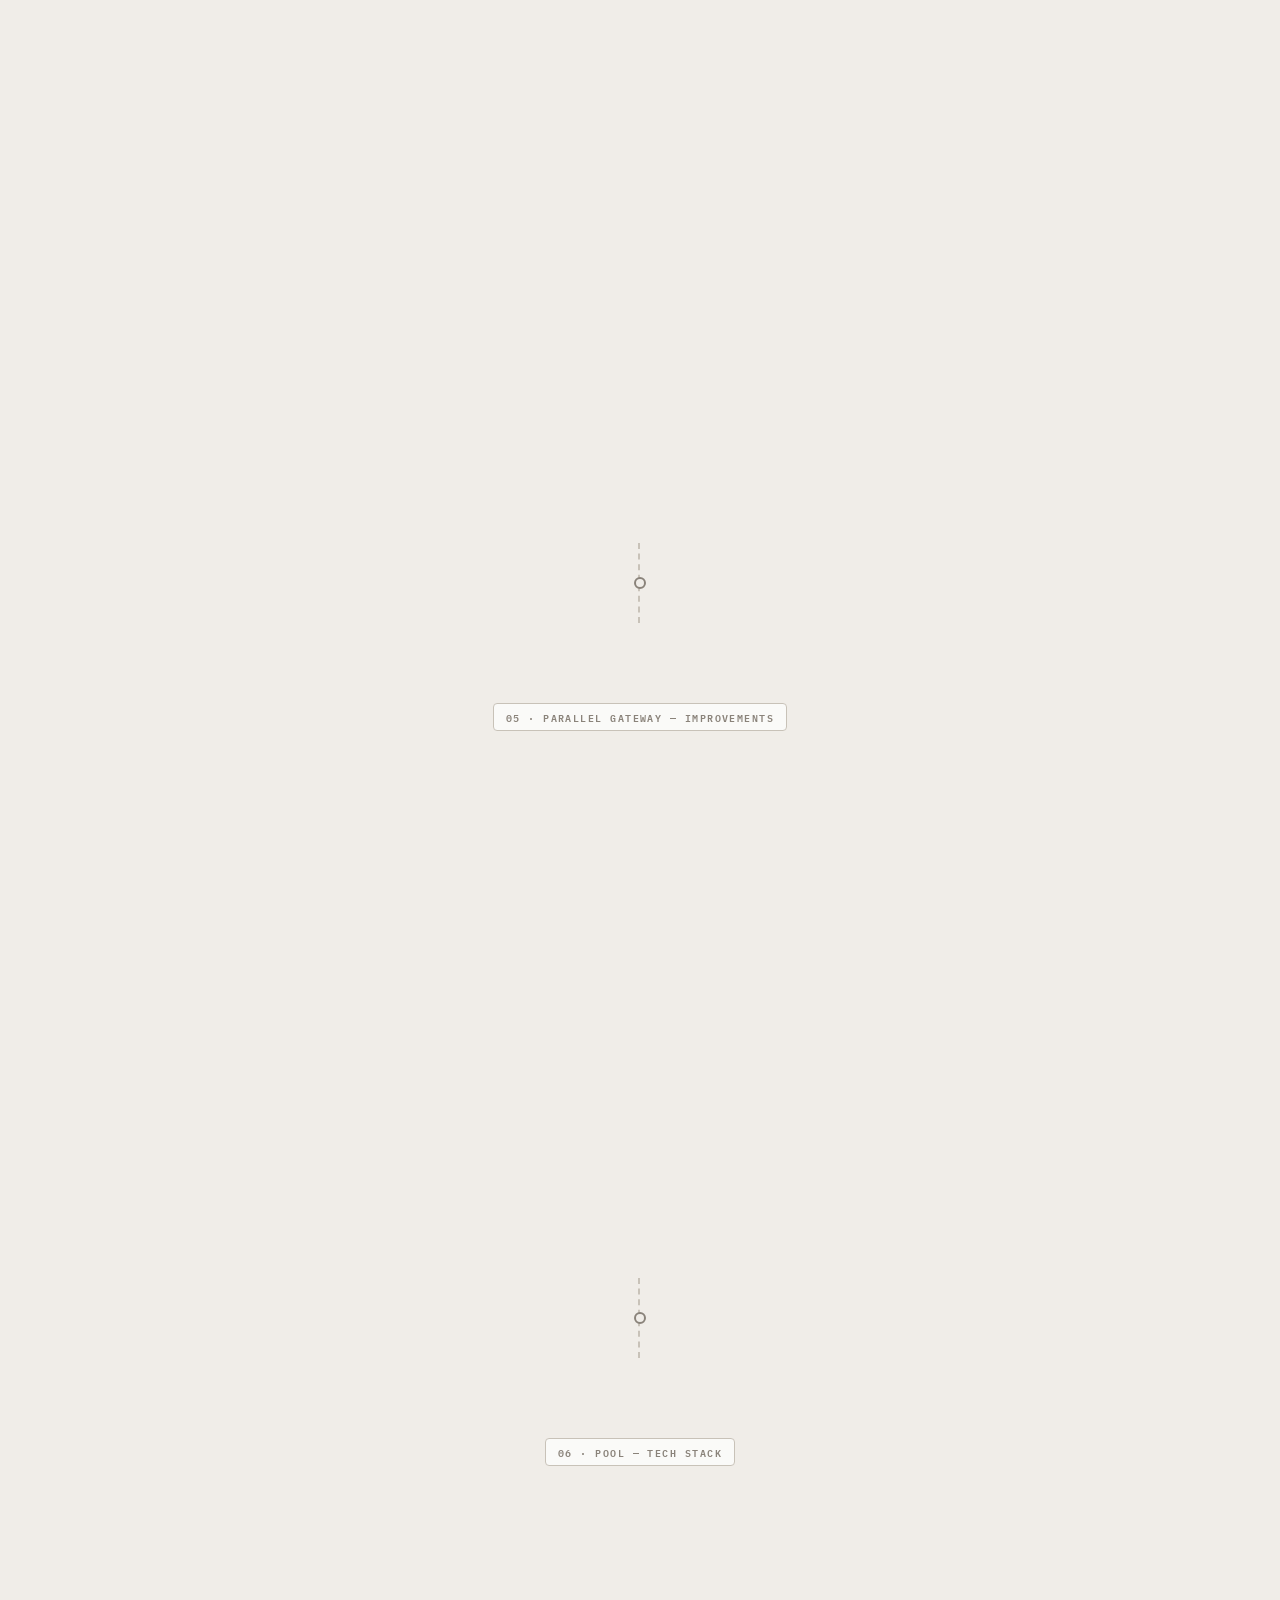
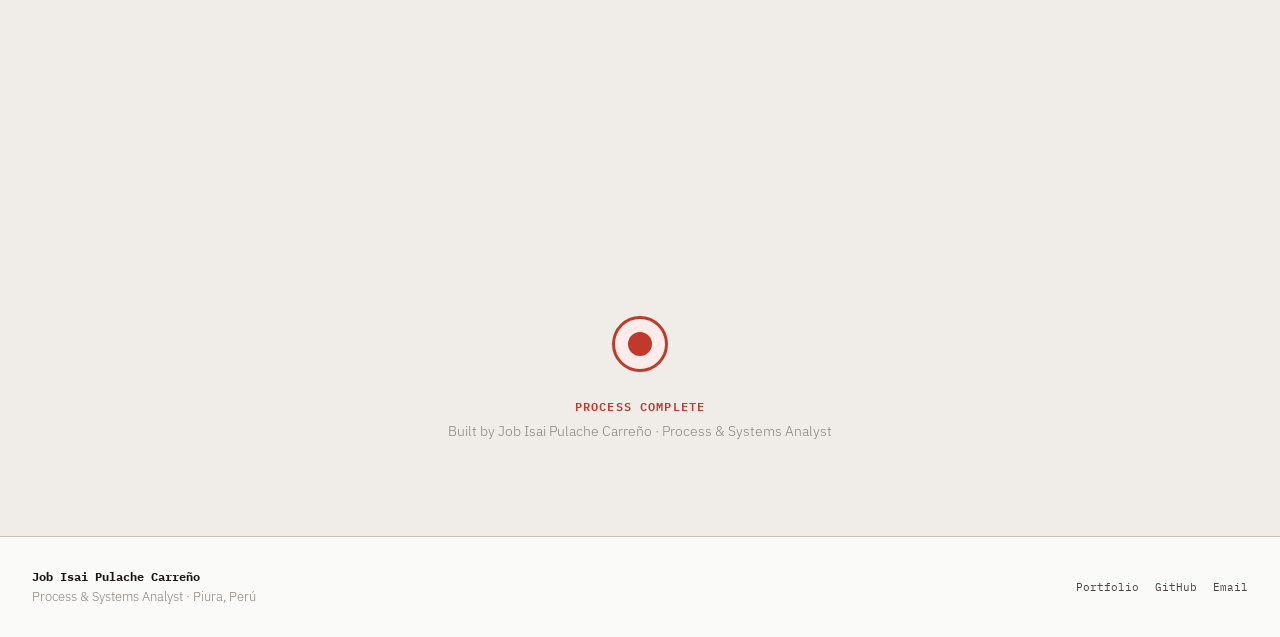
==== commit 3b265780: "updating web page" ====
--- a/Web Page/index.html
+++ b/Web Page/index.html
@@ -3,364 +3,329 @@
 <head>
 <meta charset="UTF-8"/>
 <meta name="viewport" content="width=device-width, initial-scale=1.0"/>
-<title>Requirement Process Management System</title>
-<link href="https://fonts.googleapis.com/css2?family=Space+Grotesk:wght@300;400;500;600;700&family=JetBrains+Mono:wght@400;500&display=swap" rel="stylesheet"/>
-<link rel="stylesheet" href="css/styles.css"/>
+<title>Requirement Process Management — RPMS</title>
+<link href="https://fonts.googleapis.com/css2?family=IBM+Plex+Mono:wght@300;400;500;600&family=IBM+Plex+Sans:wght@300;400;500;600&display=swap" rel="stylesheet"/>
+<script src="https://cdnjs.cloudflare.com/ajax/libs/Chart.js/4.4.1/chart.umd.min.js"></script>
+<link rel="icon" href="../img/logo/logo.png" type="image/png"/>
+<link rel="stylesheet" href="css/styles.css">
+
 </head>
-<body>
-
-<!-- NAV -->
+<body data-theme="light">
+
 <nav>
-  <div class="nav-logo">// RPMS · PURAFRUIT</div>
-  <ul class="nav-links">
-    <li><a href="#problem" data-en="Problem" data-es="Problema">Problem</a></li>
-    <li><a href="#diagrams" data-en="Process" data-es="Proceso">Process</a></li>
-    <li><a href="#kpis" data-en="KPIs" data-es="KPIs">KPIs</a></li>
-    <li><a href="#improvements" data-en="Improvements" data-es="Mejoras">Improvements</a></li>
-  </ul>
-  <div class="lang-toggle">
-    <button class="lang-btn active" onclick="setLang('en')">EN</button>
-    <button class="lang-btn" onclick="setLang('es')">ES</button>
+  <div class="nav-brand">RPMS <span>·</span> Purafruit</div>
+  <div class="nav-right">
+    <ul class="nav-links">
+      <li><a href="#problem" data-en="Problem" data-es="Problema">Problem</a></li>
+      <li><a href="#process" data-en="Process" data-es="Proceso">Process</a></li>
+      <li><a href="#kpis" data-en="KPIs" data-es="KPIs">KPIs</a></li>
+      <li><a href="#improvements" data-en="Improvements" data-es="Mejoras">Improvements</a></li>
+      <li><a href="#tools" data-en="Tools" data-es="Herramientas">Tools</a></li>
+    </ul>
+    <div class="lang-wrap">
+      <button class="lang-btn active" onclick="setLang('en')">EN</button>
+      <button class="lang-btn" onclick="setLang('es')">ES</button>
+    </div>
+    <button class="theme-toggle" onclick="toggleTheme()" aria-label="Toggle Theme">◐</button>
   </div>
 </nav>
 
-<!-- HERO -->
-<section class="hero">
-  <div class="hero-eyebrow" data-en="// process analysis · agro-export sector" data-es="// análisis de procesos · sector agroexportador">// process analysis · agro-export sector</div>
-  <h1 data-en="Requirement<br/><span>Process</span><br/>Management" data-es="Sistema de Gestión<br/>de <span>Procesos</span><br/>de Requerimientos">Requirement<br/><span>Process</span><br/>Management</h1>
-  <p class="hero-sub" data-en="Full process analysis for an agro-export company. AS-IS mapping, TO-BE redesign, KPI dashboards and continuous improvement — built as a portfolio project targeting a Process Analyst role." data-es="Análisis de procesos completo para una empresa agroexportadora. Mapeo AS-IS, rediseño TO-BE, dashboards de KPIs y mejora continua — construido como proyecto de portafolio para el rol de Analista de Procesos.">Full process analysis for an agro-export company. AS-IS mapping, TO-BE redesign, KPI dashboards and continuous improvement — built as a portfolio project targeting a Process Analyst role.</p>
-  <div class="hero-chips">
-    <span class="chip">Bizagi BPMN 2.0</span>
-    <span class="chip">Excel Advanced</span>
-    <span class="chip">Power BI</span>
-    <span class="chip">Process Mapping</span>
-    <span class="chip">KPI Analysis</span>
+<div class="canvas">
+
+  <section class="hero flow-section">
+    <div class="start-event"><span class="start-event-icon">START</span></div>
+    <div class="sec-mono" data-en="Process · Agro-Export Sector · PuraFruit Co." data-es="Proceso · Sector Agroexportador · PuraFruit Co.">Process · Agro-Export Sector · PuraFruit Co.</div>
+    <h1 data-en="Requirement<br/><em>Process</em><br/>Management" data-es="Gestión de<br/><em>Procesos</em><br/>de Requerimientos">Requirement<br/><em>Process</em><br/>Management</h1>
+    <p class="sec-desc" data-en="A full process analysis project — AS-IS mapping, TO-BE redesign, KPI dashboards and continuous improvement proposals." data-es="Proyecto completo de análisis de procesos — mapeo AS-IS, rediseño TO-BE, dashboards de KPIs y propuestas de mejora continua.">A full process analysis project — AS-IS mapping, TO-BE redesign, KPI dashboards and continuous improvement proposals.</p>
+    <div class="hero-chips">
+      <span class="chip pill">Bizagi BPMN 2.0</span>
+      <span class="chip pill">Excel Advanced</span>
+      <span class="chip pill">Power BI</span>
+      <span class="chip pill">KPI Analysis</span>
+      <span class="chip pill">Continuous Improvement</span>
+    </div>
+  </section>
+
+  <div class="flow-connector"><div class="flow-connector-dot"></div></div>
+
+  <section class="flow-section" id="problem">
+    <div class="sec-header">
+      <div class="sec-mono" data-en="01 · GATEWAY — Issue Detection" data-es="01 · GATEWAY — Detección de Problemas">01 · GATEWAY — Issue Detection</div>
+      <h2 class="sec-title reveal" data-en="What was broken?" data-es="¿Qué fallaba?">What was broken?</h2>
+      <p class="sec-desc reveal" data-en="The current process revealed 4 critical failures when mapped. Each became a decision point that blocked operational efficiency." data-es="El proceso actual reveló 4 fallas críticas al ser mapeado. Cada una se convirtió en un punto de decisión que bloqueaba la eficiencia operativa.">The current process revealed 4 critical failures when mapped. Each became a decision point that blocked operational efficiency.</p>
+    </div>
+
+    <div class="gateway-container reveal">
+      <div class="gateway-diamond">
+        <div class="gateway-diamond-inner" data-en="Issues<br/>Found?" data-es="¿Fallos<br/>Detectados?">Issues<br/>Found?</div>
+      </div>
+      <div style="font-family: var(--font-mono); font-size: 0.65rem; color: var(--amber); font-weight: 600; margin-top: 0.8rem; letter-spacing: 0.05em;" data-en="YES — 4 paths detected" data-es="SÍ — 4 rutas detectadas">YES — 4 paths detected</div>
+    </div>
+
+    <div class="node-grid reveal">
+      <div class="diagram-box node-card">
+        <div class="node-meta"><span>node_01</span><span>fail_path</span></div>
+        <h3 data-en="No Digital Record" data-es="Sin Registro Digital">No Digital Record</h3>
+        <p data-en="Requests were made verbally or on handwritten forms — impossible to track status or history." data-es="Las solicitudes se hacían verbalmente o en formularios escritos — imposible rastrear estado o historial.">Requests were made verbally or on handwritten forms — impossible to track status or history.</p>
+      </div>
+      <div class="diagram-box node-card">
+        <div class="node-meta"><span>node_02</span><span>fail_path</span></div>
+        <h3 data-en="No Approval SLA" data-es="Sin SLA de Aprobación">No Approval SLA</h3>
+        <p data-en="No defined maximum response time — causing delays that impacted field operations every campaign." data-es="Sin tiempo máximo de respuesta definido — causando demoras que impactaban las operaciones de campo.">No defined maximum response time — causing delays that impacted field operations every campaign.</p>
+      </div>
+      <div class="diagram-box node-card">
+        <div class="node-meta"><span>node_03</span><span>fail_path</span></div>
+        <h3 data-en="No Rejection Log" data-es="Sin Registro de Rechazos">No Rejection Log</h3>
+        <p data-en="Rejection reasons were never documented — the same issues repeated every cycle without resolution." data-es="Los motivos de rechazo nunca se documentaban — los mismos problemas se repetían cada ciclo.">Rejection reasons were never documented — the same issues repeated every cycle without resolution.</p>
+      </div>
+      <div class="diagram-box node-card">
+        <div class="node-meta"><span>node_04</span><span>fail_path</span></div>
+        <h3 data-en="No Logistics Visibility" data-es="Sin Visibilidad en Logística">No Logistics Visibility</h3>
+        <p data-en="Logistics only learned of approvals via physical notification — creating last-minute bottlenecks." data-es="Logística solo se enteraba de las aprobaciones físicamente — creando cuellos de botella de último minuto.">Logistics only learned of approvals via physical notification — creating last-minute bottlenecks.</p>
+      </div>
+    </div>
+  </section>
+
+  <div class="flow-connector"><div class="flow-connector-dot"></div></div>
+
+  <section class="flow-section" id="process">
+    <div class="sec-header">
+      <div class="sec-mono" data-en="02 · SUBPROCESS — BPMN Modeling" data-es="02 · SUBPROCESS — Modelado BPMN">02 · SUBPROCESS — BPMN Modeling</div>
+      <h2 class="sec-title reveal" data-en="AS-IS  ↔  TO-BE" data-es="AS-IS  ↔  TO-BE">AS-IS  ↔  TO-BE</h2>
+      <p class="sec-desc reveal" data-en="Both processes modeled in BPMN 2.0 with Bizagi Modeler across 4 lanes. Click to expand." data-es="Ambos procesos modelados en BPMN 2.0 con Bizagi Modeler en 4 carriles. Haz clic para ampliar.">Both processes modeled in BPMN 2.0 with Bizagi Modeler across 4 lanes. Click to expand.</p>
+    </div>
+
+    <div class="bpmn-compare reveal">
+      <div class="diagram-box pool-container" onclick="openLightbox('as-is')">
+        <div class="pool-header asis">
+          <span class="pool-title" data-en="CURRENT STATE (AS-IS)" data-es="ESTADO ACTUAL (AS-IS)">CURRENT STATE (AS-IS)</span>
+          <span class="pill" style="background: var(--amber); color: white; border: none; font-size: 0.55rem;">DIAGRAM</span>
+        </div>
+        <div class="swimlane-row">
+          <div class="swimlane-label"><span>Logistics</span></div>
+          <div class="swimlane-flow"><div class="bpmn-el task">Manage Delivery</div><span class="bpmn-arrow">→</span><div class="bpmn-el circle-node end"></div></div>
+        </div>
+        <div class="swimlane-row">
+          <div class="swimlane-label"><span>Management</span></div>
+          <div class="swimlane-flow"><div class="bpmn-el task">Validate Req.</div><span class="bpmn-arrow">→</span><div class="bpmn-el gate-rhombus"></div><span class="bpmn-arrow">→</span><div class="bpmn-el task">Notify Rejection</div><span class="bpmn-arrow">--></span><div class="bpmn-el circle-node end"></div></div>
+        </div>
+        <div class="swimlane-row">
+          <div class="swimlane-label"><span>Admin</span></div>
+          <div class="swimlane-flow"><div class="bpmn-el task">Validate Request</div></div>
+        </div>
+        <div class="swimlane-row">
+          <div class="swimlane-label"><span>Field</span></div>
+          <div class="swimlane-flow"><div class="bpmn-el circle-node start"></div><span class="bpmn-arrow">→</span><div class="bpmn-el task">Generate Request</div></div>
+        </div>
+        <div class="pool-tags">
+          <span class="p-tag warn">⚠ No SLA defined</span>
+          <span class="p-tag warn">⚠ No digital record</span>
+        </div>
+      </div>
+
+      <div class="diagram-box pool-container" onclick="openLightbox('to-be')">
+        <div class="pool-header tobe">
+          <span class="pool-title" data-en="OPTIMIZED FLOW (TO-BE)" data-es="PROCESO OPTIMIZADO (TO-BE)">OPTIMIZED FLOW (TO-BE)</span>
+          <span class="pill" style="background: var(--green); color: white; border: none; font-size: 0.55rem;">DIAGRAM</span>
+        </div>
+        <div class="swimlane-row">
+          <div class="swimlane-label"><span>Logistics</span></div>
+          <div class="swimlane-flow"><div class="bpmn-el action-msg">⊠ Auto Notify</div><span class="bpmn-arrow">→</span><div class="bpmn-el task">Manage Delivery</div><span class="bpmn-arrow">→</span><div class="bpmn-el circle-node end"></div></div>
+        </div>
+        <div class="swimlane-row">
+          <div class="swimlane-label"><span>Management</span></div>
+          <div class="swimlane-flow"><div class="bpmn-el task">Verify Request</div><span class="bpmn-arrow">→</span><div class="bpmn-el gate-rhombus"></div><span class="bpmn-arrow">→</span><div class="bpmn-el action-imp">Record Reason</div></div>
+        </div>
+        <div class="swimlane-row">
+          <div class="swimlane-label"><span>Admin</span></div>
+          <div class="swimlane-flow"><div class="bpmn-el task">Validate</div><span class="bpmn-arrow">→</span><div class="bpmn-el action-imp">Send · 24h SLA</div><span class="bpmn-arrow">→</span><div class="bpmn-el action-msg">⊠ Auto Notif.</div></div>
+        </div>
+        <div class="swimlane-row">
+          <div class="swimlane-label"><span>Field</span></div>
+          <div class="swimlane-flow"><div class="bpmn-el circle-node start"></div><span class="bpmn-arrow">→</span><div class="bpmn-el task">Request</div><span class="bpmn-arrow">→</span><div class="bpmn-el action-imp">Register Digital</div></div>
+        </div>
+        <div class="pool-tags">
+          <span class="p-tag ok">✓ 24h SLA Enforced</span>
+          <span class="p-tag ok">✓ Automated Messaging Triggers</span>
+        </div>
+      </div>
+    </div>
+  </section>
+
+  <div class="flow-connector"><div class="flow-connector-dot"></div></div>
+
+  <section class="flow-section" id="kpis">
+    <div class="sec-header">
+      <div class="sec-mono" data-en="03 · TASK — KPI Measurement" data-es="03 · TASK — Medición de KPIs">03 · TASK — KPI Measurement</div>
+      <h2 class="sec-title reveal" data-en="Process KPIs" data-es="KPIs del Proceso">Process KPIs</h2>
+      <p class="sec-desc reveal" data-en="30 simulated requirement requests · April–May 2026 campaign." data-es="30 solicitudes simuladas · Campaña abril–mayo 2026.">30 simulated requirement requests · April–May 2026 campaign.</p>
+    </div>
+
+    <div class="kpi-container reveal">
+      <div class="kpi-item">
+        <div class="kpi-num" data-count="30">0</div>
+        <div class="kpi-text" data-en="Total Requests" data-es="Total Solicitudes">Total Requests</div>
+        <div class="kpi-progress"><div class="kpi-fill" data-width="100"></div></div>
+      </div>
+      <div class="kpi-item">
+        <div class="kpi-num" data-count="63" data-suffix="%">0%</div>
+        <div class="kpi-text" data-en="Approval Rate" data-es="Tasa de Aprobación">Approval Rate</div>
+        <div class="kpi-progress"><div class="kpi-fill" data-width="63"></div></div>
+      </div>
+      <div class="kpi-item">
+        <div class="kpi-num" data-count="23" data-suffix="h">0h</div>
+        <div class="kpi-text" data-en="Avg. Response Time" data-es="Tiempo Promedio">Avg. Response Time</div>
+        <div class="kpi-progress"><div class="kpi-fill" data-width="48"></div></div>
+      </div>
+      <div class="kpi-item">
+        <div class="kpi-num" data-count="60" data-suffix="%">0%</div>
+        <div class="kpi-text" data-en="SLA Compliance ≤24h" data-es="Cumplimiento SLA">SLA Compliance ≤24h</div>
+        <div class="kpi-progress"><div class="kpi-fill" data-width="60"></div></div>
+      </div>
+      <div class="kpi-item">
+        <div class="kpi-num" data-count="19">0</div>
+        <div class="kpi-text" data-en="Approved" data-es="Aprobados">Approved</div>
+        <div class="kpi-progress"><div class="kpi-fill" data-width="63"></div></div>
+      </div>
+      <div class="kpi-item">
+        <div class="kpi-num red" data-count="11">0</div>
+        <div class="kpi-text" data-en="Rejected" data-es="Rechazados">Rejected</div>
+        <div class="kpi-progress"><div class="kpi-fill red" data-width="37"></div></div>
+      </div>
+    </div>
+  </section>
+
+  <div class="flow-connector"><div class="flow-connector-dot"></div></div>
+
+  <section class="flow-section" id="chart">
+    <div class="sec-header">
+      <div class="sec-mono" data-en="04 · SUBPROCESS — Data Visualization" data-es="04 · SUBPROCESS — Visualización de Datos">04 · SUBPROCESS — Data Visualization</div>
+      <h2 class="sec-title reveal" data-en="Interactive Dashboard" data-es="Dashboard Interactivo">Interactive Dashboard</h2>
+      <p class="sec-desc reveal" data-en="Same data as the Power BI report — explore requests by area, type and approval status." data-es="Misma data que el reporte Power BI — explora solicitudes por área, tipo y estado de aprobación.">Same data as the Power BI report — explore requests by area, type and approval status.</p>
+    </div>
+
+    <div class="diagram-box reveal">
+      <div class="chart-wrapper">
+        <div class="chart-menu">
+          <div style="font-family: var(--font-mono); font-size: 0.58rem; color: var(--ink3); margin-bottom: 0.3rem; text-transform: uppercase; font-weight: 600;" data-en="Select Metric Layer" data-es="Seleccionar Métrica">Select Metric Layer</div>
+          <button class="chart-menu-btn active" onclick="switchChart('area',this)" data-en="By Area" data-es="Por Área">By Area</button>
+          <button class="chart-menu-btn" onclick="switchChart('type',this)" data-en="By Type" data-es="Por Tipo">By Type</button>
+          <button class="chart-menu-btn" onclick="switchChart('status',this)" data-en="Status" data-es="Estado">Status</button>
+        </div>
+        <div style="display: flex; flex-direction: column;">
+          <div id="chartLabel" style="font-family: var(--font-mono); font-size: 0.7rem; font-weight: 600; color: var(--green); text-transform: uppercase; margin-bottom: 0.5rem; letter-spacing: 0.05em;">Requests by Area</div>
+          <div class="chart-display">
+            <canvas id="mainChart"></canvas>
+          </div>
+        </div>
+      </div>
+    </div>
+  </section>
+
+  <div class="flow-connector"><div class="flow-connector-dot"></div></div>
+
+  <section class="flow-section" id="improvements">
+    <div class="sec-header">
+      <div class="sec-mono" data-en="05 · PARALLEL GATEWAY — Improvements" data-es="05 · PARALLEL GATEWAY — Mejoras">05 · PARALLEL GATEWAY — Improvements</div>
+      <h2 class="sec-title reveal" data-en="From AS-IS to TO-BE" data-es="Del AS-IS al TO-BE">From AS-IS to TO-BE</h2>
+      <p class="sec-desc reveal" data-en="4 improvements running in parallel — all implemented in the redesigned process." data-es="4 mejoras ejecutadas en paralelo — todas implementadas en el proceso rediseñado.">4 improvements running in parallel — all implemented in the redesigned process.</p>
+    </div>
+
+    <div class="gateway-container reveal">
+      <div class="gateway-diamond" style="background: var(--green-bg); border-color: var(--green);">
+        <div class="gateway-diamond-inner" style="color: var(--green);" data-en="4 paths<br/>parallel" data-es="4 rutas<br/>paralelas">4 paths<br/>parallel</div>
+      </div>
+      <div style="font-family: var(--font-mono); font-size: 0.65rem; color: var(--green); font-weight: 600; margin-top: 0.8rem; letter-spacing: 0.05em;" data-en="ALL — Applied Simultaneously" data-es="TODOS — Aplicados Simultáneamente">ALL — Applied Simultaneously</div>
+    </div>
+
+    <div class="node-grid reveal">
+      <div class="diagram-box node-card success-gate">
+        <div class="node-meta"><span>improvement_01</span><span>success_node</span></div>
+        <h4 data-en="Digital Request Registration" data-es="Registro Digital de Solicitudes">Digital Request Registration</h4>
+        <p data-en="Every request is now logged digitally from the start — full traceability and historical analysis enabled." data-es="Cada solicitud se registra digitalmente desde el inicio — trazabilidad completa y análisis histórico habilitados.">Every request is now logged digitally from the start — full traceability and historical analysis enabled.</p>
+      </div>
+      <div class="diagram-box node-card success-gate">
+        <div class="node-meta"><span>improvement_02</span><span>success_node</span></div>
+        <h4 data-en="24-Hour Response SLA" data-es="SLA de Respuesta 24 Horas">24-Hour Response SLA</h4>
+        <p data-en="Management now has a defined maximum response window — operational delays in the field reduced." data-es="Gerencia ahora tiene una ventana máxima de respuesta definida — demoras operativas en campo reducidas.">Management now has a defined maximum response window — operational delays in the field reduced.</p>
+      </div>
+      <div class="diagram-box node-card success-gate">
+        <div class="node-meta"><span>improvement_03</span><span>success_node</span></div>
+        <h4 data-en="Rejection Reason Tracking" data-es="Seguimiento del Motivo de Rechazo">Rejection Reason Tracking</h4>
+        <p data-en="Rejection reasons are recorded and communicated back to the field — enabling real continuous improvement." data-es="Los motivos de rechazo se registran y comunican al campo — habilitando mejora continua real.">Rejection reasons are recorded and communicated back to the field — enabling real continuous improvement.</p>
+      </div>
+      <div class="diagram-box node-card success-gate">
+        <div class="node-meta"><span>improvement_04</span><span>success_node</span></div>
+        <h4 data-en="Automatic Logistics Notification" data-es="Notificación Automática a Logística">Automatic Logistics Notification</h4>
+        <p data-en="Upon approval, logistics receives an automatic message event — eliminating last-minute bottlenecks." data-es="Al aprobarse, logística recibe un evento de mensaje automático — eliminando cuellos de botella de último minuto.">Upon approval, logistics receives an automatic message event — eliminating last-minute bottlenecks.</p>
+      </div>
+    </div>
+  </section>
+
+  <div class="flow-connector"><div class="flow-connector-dot"></div></div>
+
+  <section class="flow-section" id="tools">
+    <div class="sec-header">
+      <div class="sec-mono" data-en="06 · POOL — Tech Stack" data-es="06 · POOL — Herramientas">06 · POOL — Tech Stack</div>
+      <h2 class="sec-title reveal" data-en="Tools & Methodologies" data-es="Herramientas y Metodologías">Tools & Methodologies</h2>
+    </div>
+
+    <div class="stack-swimlane reveal">
+      <div class="stack-row">
+        <div class="stack-label" data-en="Modeling" data-es="Modelado">Modeling</div>
+        <div class="stack-chips">
+          <span class="pill heavy">Bizagi Modeler</span>
+          <span class="pill">Lucidchart</span>
+          <span class="pill">BPMN 2.0</span>
+          <span class="pill">AS-IS / TO-BE</span>
+        </div>
+      </div>
+      <div class="stack-row">
+        <div class="stack-label" data-en="Analytics" data-es="Análisis">Analytics</div>
+        <div class="stack-chips">
+          <span class="pill heavy">Power BI</span>
+          <span class="pill heavy">Excel Advanced</span>
+          <span class="pill">Power Query</span>
+          <span class="pill">DAX</span>
+        </div>
+      </div>
+      <div class="stack-row">
+        <div class="stack-label" data-en="Methods" data-es="Metodologías">Methods</div>
+        <div class="stack-chips">
+          <span class="pill">KPI Management</span>
+          <span class="pill">SLA Definition</span>
+          <span class="pill">Continuous Improvement</span>
+          <span class="pill">Process Documentation</span>
+        </div>
+      </div>
+    </div>
+  </section>
+
+  <div class="end-wrapper">
+    <div class="end-node"></div>
+    <div style="font-family: var(--font-mono); font-size: 0.72rem; font-weight: 600; color: var(--red); letter-spacing: 0.1em;" data-en="PROCESS COMPLETE" data-es="PROCESO COMPLETADO">PROCESS COMPLETE</div>
+    <div style="font-size: 0.85rem; color: var(--ink3); font-weight: 300; margin-top: 0.4rem;" data-en="Built by Job Isai Pulache Carreño · Process & Systems Analyst" data-es="Construido por Job Isai Pulache Carreño · Analista de Procesos y Sistemas">Built by Job Isai Pulache Carreño · Process & Systems Analyst</div>
   </div>
-  <!-- HERO MINI BPMN -->
-  <div class="hero-diagram">
-    <div class="bpmn-pool">
-      <div class="bpmn-lane">
-        <div class="bpmn-lane-label">Logistics</div>
-        <div class="bpmn-lane-content">
-          <div class="bpmn-msg-task">Auto Notify</div>
-          <div class="bpmn-arrow"></div>
-          <div class="bpmn-task">Manage Delivery</div>
-          <div class="bpmn-arrow"></div>
-          <div class="bpmn-event-end"></div>
-        </div>
-      </div>
-      <div class="bpmn-lane">
-        <div class="bpmn-lane-label">Management</div>
-        <div class="bpmn-lane-content">
-          <div class="bpmn-task">Verify Request</div>
-          <div class="bpmn-arrow"></div>
-          <div class="bpmn-gateway"></div>
-        </div>
-      </div>
-      <div class="bpmn-lane">
-        <div class="bpmn-lane-label">Admin</div>
-        <div class="bpmn-lane-content">
-          <div class="bpmn-task">Validate</div>
-          <div class="bpmn-arrow"></div>
-          <div class="bpmn-task">Send · 24h SLA</div>
-        </div>
-      </div>
-      <div class="bpmn-lane">
-        <div class="bpmn-lane-label">Field</div>
-        <div class="bpmn-lane-content">
-          <div class="bpmn-event-start"></div>
-          <div class="bpmn-arrow"></div>
-          <div class="bpmn-task">Request</div>
-          <div class="bpmn-arrow"></div>
-          <div class="bpmn-task">Register</div>
-        </div>
-      </div>
-    </div>
+
+</div>
+
+<footer>
+  <div class="foot-left">
+    <h5>Job Isai Pulache Carreño</h5>
+    <p data-en="Process & Systems Analyst · Piura, Perú" data-es="Analista de Procesos y Sistemas · Piura, Perú">Process & Systems Analyst · Piura, Perú</p>
   </div>
-</section>
-
-<!-- CONNECTOR -->
-<div class="section-connector"><div class="connector-line"></div><div class="connector-node"></div><div class="connector-line"></div></div>
-
-<!-- PROBLEM -->
-<section class="problem" id="problem">
-  <div class="sec-label" data-en="01 — Problem" data-es="01 — Problema">01 — Problem</div>
-  <h2 class="sec-title reveal" data-en="What was broken?" data-es="¿Qué fallaba?">What was broken?</h2>
-  <p class="sec-desc reveal" data-en="In agro-export operations, requirement requests moved verbally or on paper — no traceability, no SLA, no visibility for management." data-es="En las operaciones agroexportadoras, las solicitudes se manejaban verbalmente o en papel — sin trazabilidad, sin SLA y sin visibilidad para gerencia.">In agro-export operations, requirement requests moved verbally or on paper — no traceability, no SLA, no visibility for management.</p>
-  <div class="problem-nodes">
-    <div class="p-node reveal">
-      <div class="p-node-id">node_01</div>
-      <h3 data-en="No digital record" data-es="Sin registro digital">No digital record</h3>
-      <p data-en="Requests were made verbally or on handwritten forms with no way to track status or history." data-es="Las solicitudes se hacían verbalmente o en formularios escritos sin manera de rastrear el estado o historial.">Requests were made verbally or on handwritten forms with no way to track status or history.</p>
-    </div>
-    <div class="p-node reveal">
-      <div class="p-node-id">node_02</div>
-      <h3 data-en="No approval SLA" data-es="Sin SLA de aprobación">No approval SLA</h3>
-      <p data-en="No defined maximum time for management to respond — causing delays that impacted field operations." data-es="Sin tiempo máximo definido para que gerencia respondiera — causando demoras que impactaban el campo.">No defined maximum time for management to respond — causing delays that impacted field operations.</p>
-    </div>
-    <div class="p-node reveal">
-      <div class="p-node-id">node_03</div>
-      <h3 data-en="No rejection tracking" data-es="Sin seguimiento de rechazos">No rejection tracking</h3>
-      <p data-en="When a request was rejected the reason was never recorded — the same issues repeated across every campaign." data-es="Cuando se rechazaba una solicitud el motivo nunca se registraba — los mismos problemas se repetían cada campaña.">When a request was rejected the reason was never recorded — the same issues repeated across every campaign.</p>
-    </div>
-    <div class="p-node reveal">
-      <div class="p-node-id">node_04</div>
-      <h3 data-en="Logistics had no visibility" data-es="Logística sin visibilidad">Logistics had no visibility</h3>
-      <p data-en="Logistics only learned of approved requests via physical notification — creating last-minute bottlenecks." data-es="Logística solo se enteraba de las aprobaciones por notificación física — creando cuellos de botella de último minuto.">Logistics only learned of approved requests via physical notification — creating last-minute bottlenecks.</p>
-    </div>
-  </div>
-</section>
-
-<div class="section-connector"><div class="connector-line"></div><div class="connector-node"></div><div class="connector-line"></div></div>
-
-<!-- DIAGRAMS -->
-<section class="diagrams" id="diagrams">
-  <div class="sec-label" data-en="02 — Process Mapping" data-es="02 — Mapeo de Procesos">02 — Process Mapping</div>
-  <h2 class="sec-title reveal" data-en="AS-IS  vs  TO-BE" data-es="AS-IS  vs  TO-BE">AS-IS  vs  TO-BE</h2>
-  <p class="sec-desc reveal" data-en="Both processes modeled in BPMN 2.0 with Bizagi Modeler. Click any panel to expand." data-es="Ambos procesos modelados en BPMN 2.0 con Bizagi Modeler. Haz clic en cualquier panel para ampliar.">Both processes modeled in BPMN 2.0 with Bizagi Modeler. Click any panel to expand.</p>
-  <div class="compare-wrap reveal">
-    <!-- AS-IS -->
-    <div class="diagram-col">
-      <div class="diagram-col-header">
-        <span class="diagram-col-label label-asis" data-en="Current State" data-es="Estado Actual">Current State</span>
-        <span class="badge badge-asis">AS-IS</span>
-      </div>
-      <div class="diagram-body" onclick="openLightbox('as-is')" title="Click to expand">
-        <div class="mini-pool">
-          <div class="mini-lane">
-            <span class="mini-lane-lbl">Logistics</span>
-            <div class="mn-task">Manage Delivery</div>
-            <span class="mn-arr">→</span>
-            <div class="mn-ev-e"></div>
-          </div>
-          <div class="mini-lane">
-            <span class="mini-lane-lbl">Management</span>
-            <div class="mn-task">Validate Req.</div>
-            <span class="mn-arr">→</span>
-            <div class="mn-gw"></div>
-            <span class="mn-arr">→</span>
-            <div class="mn-task">Notify Rejection</div>
-            <span class="mn-arr">→</span>
-            <div class="mn-ev-e"></div>
-          </div>
-          <div class="mini-lane">
-            <span class="mini-lane-lbl">Admin</span>
-            <div class="mn-task">Validate Request</div>
-          </div>
-          <div class="mini-lane">
-            <span class="mini-lane-lbl">Field</span>
-            <div class="mn-ev-s"></div>
-            <span class="mn-arr">→</span>
-            <div class="mn-task">Generate Req.</div>
-          </div>
-        </div>
-        <div class="improvements-row" style="margin-top:0.8rem;">
-          <span style="font-size:0.72rem;color:var(--text3);font-family:'JetBrains Mono',monospace;">// issues detected</span>
-          <span style="font-size:0.75rem;color:var(--amber);">⚠ No SLA defined</span>
-          <span style="font-size:0.75rem;color:var(--amber);">⚠ No digital record</span>
-          <span style="font-size:0.75rem;color:var(--amber);">⚠ No rejection log</span>
-          <span style="font-size:0.75rem;color:var(--amber);">⚠ Manual logistics alert</span>
-        </div>
-      </div>
-      <div class="diagram-footer" data-en="Manual · No SLA · No traceability · 4 lanes" data-es="Manual · Sin SLA · Sin trazabilidad · 4 carriles">Manual · No SLA · No traceability · 4 lanes</div>
-    </div>
-    <!-- TO-BE -->
-    <div class="diagram-col">
-      <div class="diagram-col-header">
-        <span class="diagram-col-label label-tobe" data-en="Improved State" data-es="Estado Mejorado">Improved State</span>
-        <span class="badge badge-tobe">TO-BE</span>
-      </div>
-      <div class="diagram-body" onclick="openLightbox('to-be')" title="Click to expand">
-        <div class="mini-pool">
-          <div class="mini-lane">
-            <span class="mini-lane-lbl">Logistics</span>
-            <div class="mn-msg">Auto Notify</div>
-            <span class="mn-arr">→</span>
-            <div class="mn-task">Manage Delivery</div>
-            <span class="mn-arr">→</span>
-            <div class="mn-ev-e"></div>
-          </div>
-          <div class="mini-lane">
-            <span class="mini-lane-lbl">Management</span>
-            <div class="mn-task">Verify Request</div>
-            <span class="mn-arr">→</span>
-            <div class="mn-gw"></div>
-            <span class="mn-arr">→</span>
-            <div class="mn-task">Record Reason</div>
-          </div>
-          <div class="mini-lane">
-            <span class="mini-lane-lbl">Admin</span>
-            <div class="mn-task">Validate</div>
-            <span class="mn-arr">→</span>
-            <div class="mn-task">Send · 24h SLA</div>
-            <span class="mn-arr">→</span>
-            <div class="mn-msg">Auto Notif.</div>
-          </div>
-          <div class="mini-lane">
-            <span class="mini-lane-lbl">Field</span>
-            <div class="mn-ev-s"></div>
-            <span class="mn-arr">→</span>
-            <div class="mn-task">Request</div>
-            <span class="mn-arr">→</span>
-            <div class="mn-task">Register Digital</div>
-          </div>
-        </div>
-        <div class="improvements-row" style="margin-top:0.8rem;">
-          <span style="font-size:0.72rem;color:var(--text3);font-family:'JetBrains Mono',monospace;">// improvements applied</span>
-          <span class="improvement-tag" data-en="24h SLA enforced" data-es="SLA de 24h aplicado">24h SLA enforced</span>
-          <span class="improvement-tag" data-en="Digital registration" data-es="Registro digital">Digital registration</span>
-          <span class="improvement-tag" data-en="Rejection logging" data-es="Registro de rechazos">Rejection logging</span>
-          <span class="improvement-tag" data-en="Automatic notification" data-es="Notificación automática">Automatic notification</span>
-        </div>
-      </div>
-      <div class="diagram-footer" data-en="Digital · 24h SLA · Full traceability · 4 lanes" data-es="Digital · SLA 24h · Trazabilidad completa · 4 carriles">Digital · 24h SLA · Full traceability · 4 lanes</div>
-    </div>
-  </div>
-</section>
-
-<div class="section-connector"><div class="connector-line"></div><div class="connector-node"></div><div class="connector-line"></div></div>
-
-<!-- KPIs -->
-<section class="kpis" id="kpis">
-  <div class="sec-label" data-en="03 — Key Metrics" data-es="03 — Métricas Clave">03 — Key Metrics</div>
-  <h2 class="sec-title reveal" data-en="Process KPIs" data-es="KPIs del Proceso">Process KPIs</h2>
-  <p class="sec-desc reveal" data-en="30 simulated requirement requests · April–May 2026 campaign period." data-es="30 solicitudes de requerimiento simuladas · Período de campaña abril–mayo 2026.">30 simulated requirement requests · April–May 2026 campaign period.</p>
-  <div class="kpi-grid">
-    <div class="kpi-card reveal">
-      <div class="kpi-val" data-count="30">0</div>
-      <div class="kpi-lbl" data-en="Total Requests" data-es="Total Solicitudes">Total Requests</div>
-      <div class="kpi-bar"><div class="kpi-bar-fill" data-width="100"></div></div>
-    </div>
-    <div class="kpi-card reveal">
-      <div class="kpi-val" data-count="63" data-suffix="%">0%</div>
-      <div class="kpi-lbl" data-en="Approval Rate" data-es="Tasa de Aprobación">Approval Rate</div>
-      <div class="kpi-bar"><div class="kpi-bar-fill" data-width="63"></div></div>
-    </div>
-    <div class="kpi-card reveal">
-      <div class="kpi-val" data-count="23" data-suffix="h">0h</div>
-      <div class="kpi-lbl" data-en="Avg. Response Time" data-es="Tiempo Promedio">Avg. Response Time</div>
-      <div class="kpi-bar"><div class="kpi-bar-fill" data-width="48"></div></div>
-    </div>
-    <div class="kpi-card reveal">
-      <div class="kpi-val" data-count="60" data-suffix="%">0%</div>
-      <div class="kpi-lbl" data-en="SLA Compliance ≤24h" data-es="Cumplimiento SLA">SLA Compliance ≤24h</div>
-      <div class="kpi-bar"><div class="kpi-bar-fill" data-width="60"></div></div>
-    </div>
-    <div class="kpi-card reveal">
-      <div class="kpi-val" data-count="19">0</div>
-      <div class="kpi-lbl" data-en="Approved" data-es="Aprobados">Approved</div>
-      <div class="kpi-bar"><div class="kpi-bar-fill" data-width="63"></div></div>
-    </div>
-    <div class="kpi-card reveal">
-      <div class="kpi-val" data-count="11" style="color:var(--red)">0</div>
-      <div class="kpi-lbl" data-en="Rejected" data-es="Rechazados">Rejected</div>
-      <div class="kpi-bar"><div class="kpi-bar-fill" data-width="37" style="background:var(--red);opacity:0.6;"></div></div>
-    </div>
-  </div>
-</section>
-
-<div class="section-connector"><div class="connector-line"></div><div class="connector-node"></div><div class="connector-line"></div></div>
-
-<!-- CHART -->
-<section class="chart-section" id="chart-section">
-  <div class="sec-label" data-en="04 — Data Visualization" data-es="04 — Visualización de Datos">04 — Data Visualization</div>
-  <h2 class="sec-title reveal" data-en="Interactive Dashboard" data-es="Dashboard Interactivo">Interactive Dashboard</h2>
-  <p class="sec-desc reveal" data-en="Request distribution by area and type — same data as the Power BI dashboard." data-es="Distribución de solicitudes por área y tipo — misma data que el dashboard de Power BI.">Request distribution by area and type — same data as the Power BI dashboard.</p>
-  <div class="chart-wrap reveal">
-    <div class="chart-header">
-      <span class="chart-title" id="chartLabel" data-en="Requests by Area" data-es="Solicitudes por Área">Requests by Area</span>
-      <div class="chart-tabs">
-        <button class="chart-tab active" onclick="switchChart('area',this)" data-en="By Area" data-es="Por Área">By Area</button>
-        <button class="chart-tab" onclick="switchChart('type',this)" data-en="By Type" data-es="Por Tipo">By Type</button>
-        <button class="chart-tab" onclick="switchChart('status',this)" data-en="Status" data-es="Estado">Status</button>
-      </div>
-    </div>
-    <div class="chart-body">
-      <canvas id="mainChart"></canvas>
-    </div>
-  </div>
-</section>
-
-<div class="section-connector"><div class="connector-line"></div><div class="connector-node"></div><div class="connector-line"></div></div>
-
-<!-- IMPROVEMENTS -->
-<section class="improvements" id="improvements">
-  <div class="sec-label" data-en="05 — Improvements" data-es="05 — Mejoras">05 — Improvements</div>
-  <h2 class="sec-title reveal" data-en="From AS-IS to TO-BE" data-es="Del AS-IS al TO-BE">From AS-IS to TO-BE</h2>
-  <p class="sec-desc reveal" data-en="Four concrete improvements identified through process analysis and implemented in the redesigned flow." data-es="Cuatro mejoras concretas identificadas mediante el análisis e implementadas en el flujo rediseñado.">Four concrete improvements identified through process analysis and implemented in the redesigned flow.</p>
-  <div class="imp-grid">
-    <div class="imp-card reveal">
-      <div class="imp-icon">01</div>
-      <div>
-        <h4 data-en="Digital Request Registration" data-es="Registro Digital de Solicitudes">Digital Request Registration</h4>
-        <p data-en="Every request is now logged digitally from the start, enabling full traceability and historical analysis." data-es="Cada solicitud se registra digitalmente desde el inicio, permitiendo trazabilidad completa y análisis histórico.">Every request is now logged digitally from the start, enabling full traceability and historical analysis.</p>
-      </div>
-    </div>
-    <div class="imp-card reveal">
-      <div class="imp-icon">02</div>
-      <div>
-        <h4 data-en="24-Hour Response SLA" data-es="SLA de Respuesta 24 Horas">24-Hour Response SLA</h4>
-        <p data-en="Management now has a defined maximum response window, reducing operational delays in the field." data-es="Gerencia ahora tiene una ventana máxima de respuesta definida, reduciendo las demoras operativas en campo.">Management now has a defined maximum response window, reducing operational delays in the field.</p>
-      </div>
-    </div>
-    <div class="imp-card reveal">
-      <div class="imp-icon">03</div>
-      <div>
-        <h4 data-en="Rejection Reason Tracking" data-es="Registro del Motivo de Rechazo">Rejection Reason Tracking</h4>
-        <p data-en="When rejected, the reason is recorded and communicated back to the field — enabling continuous improvement." data-es="Cuando se rechaza, el motivo se registra y se comunica al campo — habilitando la mejora continua.">When rejected, the reason is recorded and communicated back to the field — enabling continuous improvement.</p>
-      </div>
-    </div>
-    <div class="imp-card reveal">
-      <div class="imp-icon">04</div>
-      <div>
-        <h4 data-en="Automatic Logistics Notification" data-es="Notificación Automática a Logística">Automatic Logistics Notification</h4>
-        <p data-en="Upon approval, logistics receives an automatic notification — eliminating last-minute bottlenecks." data-es="Al aprobarse, logística recibe una notificación automática — eliminando cuellos de botella de último minuto.">Upon approval, logistics receives an automatic notification — eliminating last-minute bottlenecks.</p>
-      </div>
-    </div>
-  </div>
-</section>
-
-<div class="section-connector"><div class="connector-line"></div><div class="connector-node"></div><div class="connector-line"></div></div>
-
-<!-- TOOLS -->
-<section class="tools-section" id="tools">
-  <div class="sec-label" data-en="06 — Tech Stack" data-es="06 — Herramientas">06 — Tech Stack</div>
-  <h2 class="sec-title reveal" data-en="Tools & Methodologies" data-es="Herramientas y Metodologías">Tools & Methodologies</h2>
-  <div class="tools-grid reveal">
-    <div class="tool-pill"><span class="tool-dot"></span>Bizagi Modeler</div>
-    <div class="tool-pill"><span class="tool-dot"></span>Microsoft Excel</div>
-    <div class="tool-pill"><span class="tool-dot"></span>Power BI Desktop</div>
-    <div class="tool-pill"><span class="tool-dot"></span>BPMN 2.0</div>
-    <div class="tool-pill"><span class="tool-dot"></span>Power Query</div>
-    <div class="tool-pill"><span class="tool-dot"></span>KPI Management</div>
-    <div class="tool-pill"><span class="tool-dot"></span>AS-IS / TO-BE</div>
-    <div class="tool-pill"><span class="tool-dot"></span>Continuous Improvement</div>
-    <div class="tool-pill"><span class="tool-dot"></span>SLA Definition</div>
-    <div class="tool-pill"><span class="tool-dot"></span>Process Documentation</div>
-  </div>
-</section>
-
-<!-- FOOTER -->
-<footer>
-  <div>
-    <div class="footer-name">Job Isai Pulache Carreño</div>
-    <div class="footer-role" data-en="Process & Systems Analyst · Piura, Perú" data-es="Analista de Procesos y Sistemas · Piura, Perú">Process & Systems Analyst · Piura, Perú</div>
-  </div>
-  <div class="footer-links">
+  <div class="foot-right">
     <a href="https://jobpulachecarreno.netlify.app/" target="_blank">Portfolio</a>
     <a href="https://github.com/JobPulacheCarreño" target="_blank">GitHub</a>
     <a href="mailto:pulachecarrenojob@gmail.com">Email</a>
   </div>
 </footer>
 
-<!-- LIGHTBOX -->
 <div class="lightbox" id="lightbox" onclick="closeLightbox()">
-  <button class="lb-close" onclick="closeLightbox()">✕</button>
-  <img id="lb-img" src="" alt="Process Diagram"/>
+  <button class="close-lb" onclick="closeLightbox()">✕</button>
+  <img id="lb-img" src="" alt="Process Architecture Engine"/>
 </div>
 
-<!-- CHART.JS -->
-<script src="https://cdnjs.cloudflare.com/ajax/libs/Chart.js/4.4.1/chart.umd.min.js"></script>
-
+<script src="js/script.js"></script>
 </body>
 </html>
--- a/Web Page/css/styles.css
+++ b/Web Page/css/styles.css
@@ -1,519 +1,253 @@
-
+/* ─── TOKENS & DESIGN SYSTEM ─── */
 :root {
-  --bg: #0D1117;
-  --bg2: #161B22;
-  --bg3: #1C2330;
-  --grid: rgba(255,255,255,0.04);
-  --border: rgba(255,255,255,0.08);
-  --border2: rgba(255,255,255,0.14);
-  --green: #39D353;
-  --green2: #26A641;
-  --green3: #006D32;
-  --teal: #58A6FF;
-  --amber: #E3B341;
-  --red: #F85149;
-  --text: #E6EDF3;
-  --text2: #8B949E;
-  --text3: #484F58;
-  --connector: rgba(57,211,83,0.35);
-  --node-w: 160px;
-}
-*{margin:0;padding:0;box-sizing:border-box;}
-html{scroll-behavior:smooth;}
-body{
-  font-family:'Space Grotesk',sans-serif;
-  background:var(--bg);
-  color:var(--text);
-  overflow-x:hidden;
-}
-
-/* GRID BACKGROUND */
-body::before{
-  content:'';
-  position:fixed;inset:0;
-  background-image:
-    linear-gradient(var(--grid) 1px, transparent 1px),
-    linear-gradient(90deg, var(--grid) 1px, transparent 1px);
-  background-size:40px 40px;
-  pointer-events:none;z-index:0;
-}
-
-/* NAV */
-nav{
-  position:fixed;top:0;left:0;right:0;z-index:100;
-  display:flex;justify-content:space-between;align-items:center;
-  padding:0 2.5rem;height:56px;
-  background:rgba(13,17,23,0.85);
-  border-bottom:1px solid var(--border);
-  backdrop-filter:blur(12px);
-}
-.nav-logo{
-  font-family:'JetBrains Mono',monospace;
-  font-size:0.78rem;font-weight:500;
-  color:var(--green);letter-spacing:0.06em;
-}
-.nav-links{display:flex;gap:1.8rem;list-style:none;}
-.nav-links a{
-  font-size:0.78rem;font-weight:500;
-  color:var(--text2);text-decoration:none;
-  letter-spacing:0.04em;
-  transition:color 0.2s;
-}
-.nav-links a:hover{color:var(--text);}
-.lang-toggle{display:flex;gap:0.3rem;}
-.lang-btn{
-  padding:0.25rem 0.6rem;
-  border-radius:4px;
-  border:1px solid var(--border);
-  background:transparent;
-  font-family:'JetBrains Mono',monospace;
-  font-size:0.7rem;font-weight:500;
-  color:var(--text2);cursor:pointer;
-  transition:all 0.2s;
-}
-.lang-btn.active{
-  background:var(--green3);
-  border-color:var(--green2);
-  color:var(--green);
-}
-
-/* HERO — BPMN STYLE */
-.hero{
-  min-height:100vh;
-  display:flex;flex-direction:column;
-  justify-content:center;
-  padding:7rem 2.5rem 4rem;
-  position:relative;
-}
-.hero-eyebrow{
-  font-family:'JetBrains Mono',monospace;
-  font-size:0.72rem;color:var(--green);
-  letter-spacing:0.12em;text-transform:uppercase;
-  margin-bottom:1.2rem;
-  opacity:0;animation:fadeUp 0.7s ease 0.2s forwards;
-}
-.hero h1{
-  font-size:clamp(2.4rem,5.5vw,5rem);
-  font-weight:700;line-height:1.05;
-  color:var(--text);
-  max-width:720px;
-  opacity:0;animation:fadeUp 0.7s ease 0.4s forwards;
-}
-.hero h1 span{color:var(--green);}
-.hero-sub{
-  margin-top:1.2rem;
-  font-size:1rem;font-weight:300;
-  color:var(--text2);max-width:480px;line-height:1.7;
-  opacity:0;animation:fadeUp 0.7s ease 0.6s forwards;
-}
-.hero-chips{
-  margin-top:2rem;display:flex;gap:0.6rem;flex-wrap:wrap;
-  opacity:0;animation:fadeUp 0.7s ease 0.8s forwards;
-}
-.chip{
-  padding:0.35rem 0.8rem;border-radius:4px;
-  border:1px solid var(--border2);
-  background:var(--bg2);
-  font-family:'JetBrains Mono',monospace;
-  font-size:0.68rem;color:var(--text2);
-  letter-spacing:0.06em;
-}
-/* HERO BPMN DIAGRAM (right side) */
-.hero-diagram{
-  position:absolute;right:2.5rem;top:50%;
-  transform:translateY(-50%);
-  opacity:0;animation:fadeIn 1.2s ease 1s forwards;
-  display:flex;flex-direction:column;align-items:center;gap:0;
-}
-@media(max-width:900px){.hero-diagram{display:none;}}
-
-/* BPMN NODE TYPES */
-.bpmn-pool{
-  border:1px solid var(--border2);
-  border-radius:8px;
-  background:var(--bg2);
-  overflow:hidden;
-  width:340px;
-}
-.bpmn-lane{
-  display:flex;align-items:stretch;
-  border-bottom:1px solid var(--border);
-  min-height:52px;
-}
-.bpmn-lane:last-child{border-bottom:none;}
-.bpmn-lane-label{
-  writing-mode:vertical-rl;
-  transform:rotate(180deg);
-  font-family:'JetBrains Mono',monospace;
-  font-size:0.6rem;letter-spacing:0.1em;
-  color:var(--text3);
-  text-transform:uppercase;
-  padding:0 8px;
-  border-right:1px solid var(--border);
-  background:var(--bg3);
-  min-width:28px;
-  display:flex;align-items:center;justify-content:center;
-}
-.bpmn-lane-content{
-  flex:1;padding:8px 10px;
-  display:flex;align-items:center;gap:8px;
-}
-.bpmn-task{
-  padding:5px 10px;border-radius:4px;
-  border:1px solid var(--border2);
-  background:var(--bg3);
-  font-size:0.68rem;font-weight:500;
-  color:var(--text);white-space:nowrap;
-}
-.bpmn-event-start{
-  width:18px;height:18px;border-radius:50%;
-  border:2px solid var(--green);
-  background:rgba(57,211,83,0.1);flex-shrink:0;
-}
-.bpmn-event-end{
-  width:18px;height:18px;border-radius:50%;
-  border:3px solid var(--red);
-  background:rgba(248,81,73,0.1);flex-shrink:0;
-}
-.bpmn-gateway{
-  width:20px;height:20px;flex-shrink:0;
-  background:var(--amber);
-  transform:rotate(45deg);
-  border:1px solid rgba(227,179,65,0.4);
-}
-.bpmn-arrow{
-  width:16px;height:1px;
-  background:var(--border2);
-  position:relative;flex-shrink:0;
-}
-.bpmn-arrow::after{
-  content:'';position:absolute;right:-4px;top:-3px;
-  border:4px solid transparent;
-  border-left:5px solid var(--border2);
-}
-.bpmn-msg-task{
-  padding:5px 10px;border-radius:4px;
-  border:1px solid rgba(88,166,255,0.3);
-  background:rgba(88,166,255,0.05);
-  font-size:0.68rem;font-weight:500;
-  color:var(--teal);white-space:nowrap;
-}
-
-/* SECTIONS */
-section{
-  padding:5rem 2.5rem;
-  position:relative;z-index:1;
-}
-.sec-label{
-  font-family:'JetBrains Mono',monospace;
-  font-size:0.68rem;letter-spacing:0.14em;
-  text-transform:uppercase;color:var(--green);
-  margin-bottom:0.8rem;
-  display:flex;align-items:center;gap:0.6rem;
-}
-.sec-label::before{
-  content:'';width:16px;height:1px;background:var(--green);
-}
-.sec-title{
-  font-size:clamp(1.8rem,3.5vw,2.8rem);
-  font-weight:700;line-height:1.1;
-  margin-bottom:0.8rem;
-}
-.sec-desc{
-  font-size:0.95rem;font-weight:300;
-  color:var(--text2);max-width:560px;line-height:1.75;
-}
-
-/* PROBLEM — DIAGRAM NODE CARDS */
-.problem{background:var(--bg);}
-.problem-nodes{
-  display:grid;
-  grid-template-columns:repeat(2,1fr);
-  gap:1px;
-  margin-top:3rem;
-  border:1px solid var(--border);
-  border-radius:8px;
-  overflow:hidden;
-}
-.p-node{
-  padding:2rem;
-  background:var(--bg2);
-  position:relative;
-  transition:background 0.25s;
-}
-.p-node:hover{background:var(--bg3);}
-.p-node::before{
-  content:'';
-  position:absolute;top:0;left:0;
-  width:100%;height:2px;
-  background:var(--green3);
-  transition:background 0.25s;
-}
-.p-node:hover::before{background:var(--green);}
-.p-node-id{
-  font-family:'JetBrains Mono',monospace;
-  font-size:0.68rem;color:var(--text3);
-  letter-spacing:0.1em;margin-bottom:0.8rem;
-}
-.p-node h3{
-  font-size:1rem;font-weight:600;
-  color:var(--text);margin-bottom:0.5rem;
-}
-.p-node p{
-  font-size:0.85rem;color:var(--text2);
-  line-height:1.65;font-weight:300;
-}
-
-/* DIAGRAMS — SIDE BY SIDE */
-.diagrams{background:var(--bg2);}
-.compare-wrap{
-  display:grid;grid-template-columns:1fr 1fr;
-  gap:1px;margin-top:3rem;
-  border:1px solid var(--border);
-  border-radius:8px;overflow:hidden;
-}
-.diagram-col{background:var(--bg3);}
-.diagram-col-header{
-  padding:0.8rem 1.2rem;
-  display:flex;align-items:center;justify-content:space-between;
-  border-bottom:1px solid var(--border);
-  background:var(--bg2);
-}
-.diagram-col-label{
-  font-family:'JetBrains Mono',monospace;
-  font-size:0.68rem;letter-spacing:0.1em;
-  text-transform:uppercase;
-}
-.label-asis{color:var(--amber);}
-.label-tobe{color:var(--green);}
-.badge{
-  font-family:'JetBrains Mono',monospace;
-  font-size:0.62rem;padding:0.2rem 0.5rem;
-  border-radius:3px;letter-spacing:0.06em;
-}
-.badge-asis{background:rgba(227,179,65,0.1);color:var(--amber);border:1px solid rgba(227,179,65,0.2);}
-.badge-tobe{background:rgba(57,211,83,0.1);color:var(--green);border:1px solid rgba(57,211,83,0.2);}
-.diagram-body{
-  padding:1.5rem;min-height:360px;
-  cursor:zoom-in;
-  display:flex;flex-direction:column;gap:0.5rem;
-  transition:background 0.2s;
-}
-.diagram-body:hover{background:rgba(255,255,255,0.02);}
-
-/* MINI BPMN INSIDE COMPARE */
-.mini-pool{width:100%;border:1px solid var(--border);border-radius:6px;overflow:hidden;}
-.mini-lane{display:flex;align-items:center;border-bottom:1px solid var(--border);padding:6px 8px;gap:6px;min-height:38px;}
-.mini-lane:last-child{border-bottom:none;}
-.mini-lane-lbl{
-  font-family:'JetBrains Mono',monospace;font-size:0.58rem;
-  color:var(--text3);text-transform:uppercase;letter-spacing:0.08em;
-  min-width:64px;
-}
-.mn-task{
-  padding:3px 7px;border-radius:3px;
-  border:1px solid var(--border2);
-  background:var(--bg2);
-  font-size:0.62rem;font-weight:500;color:var(--text);white-space:nowrap;
-}
-.mn-msg{
-  padding:3px 7px;border-radius:3px;
-  border:1px solid rgba(88,166,255,0.25);
-  background:rgba(88,166,255,0.06);
-  font-size:0.62rem;font-weight:500;color:var(--teal);white-space:nowrap;
-}
-.mn-gw{
-  width:14px;height:14px;flex-shrink:0;
-  background:var(--amber);transform:rotate(45deg);
-}
-.mn-ev-s{width:12px;height:12px;border-radius:50%;border:2px solid var(--green);flex-shrink:0;}
-.mn-ev-e{width:12px;height:12px;border-radius:50%;border:3px solid var(--red);flex-shrink:0;}
-.mn-arr{
-  font-size:0.6rem;color:var(--text3);flex-shrink:0;
-}
-.diagram-footer{
-  padding:0.8rem 1.2rem;
-  border-top:1px solid var(--border);
-  font-size:0.75rem;color:var(--text2);
-  background:var(--bg2);
-  font-family:'JetBrains Mono',monospace;
-  letter-spacing:0.04em;
-}
-.improvements-row{
-  display:flex;flex-direction:column;gap:0.4rem;
-  margin-top:0.5rem;
-}
-.improvement-tag{
-  display:inline-flex;align-items:center;gap:0.4rem;
-  font-size:0.72rem;color:var(--green);
-  font-family:'JetBrains Mono',monospace;
-}
-.improvement-tag::before{content:'+ ';color:var(--green2);}
-
-/* LIGHTBOX */
-.lightbox{
-  position:fixed;inset:0;
-  background:rgba(0,0,0,0.92);
-  z-index:999;display:none;
-  align-items:center;justify-content:center;
-  backdrop-filter:blur(8px);
-}
-.lightbox.open{display:flex;}
-.lightbox img{max-width:88vw;max-height:82vh;border-radius:6px;}
-.lb-close{
-  position:absolute;top:1.2rem;right:1.2rem;
-  background:rgba(255,255,255,0.08);border:1px solid var(--border2);
-  color:var(--text);width:36px;height:36px;border-radius:50%;
-  font-size:1rem;cursor:pointer;display:flex;align-items:center;justify-content:center;
-  transition:background 0.2s;
-}
-.lb-close:hover{background:rgba(255,255,255,0.15);}
-
-/* KPIs — DARK TERMINAL */
-.kpis{background:var(--bg3);border-top:1px solid var(--border);border-bottom:1px solid var(--border);}
-.kpi-grid{
-  display:grid;grid-template-columns:repeat(3,1fr);
-  gap:1px;margin-top:3rem;
-  border:1px solid var(--border);border-radius:8px;overflow:hidden;
-}
-.kpi-card{
-  padding:1.8rem;background:var(--bg2);
-  transition:background 0.2s;
-}
-.kpi-card:hover{background:var(--bg3);}
-.kpi-val{
-  font-family:'JetBrains Mono',monospace;
-  font-size:2.8rem;font-weight:500;
-  color:var(--green);line-height:1;
-  margin-bottom:0.4rem;
-}
-.kpi-lbl{
-  font-size:0.75rem;font-weight:400;
-  color:var(--text2);text-transform:uppercase;
-  letter-spacing:0.08em;margin-bottom:1rem;
-}
-.kpi-bar{height:2px;background:var(--border);border-radius:1px;overflow:hidden;}
-.kpi-bar-fill{height:100%;background:var(--green2);border-radius:1px;width:0%;transition:width 1.5s ease;}
-
-/* INTERACTIVE CHART */
-.chart-section{background:var(--bg);}
-.chart-wrap{
-  margin-top:2.5rem;
-  border:1px solid var(--border);border-radius:8px;
-  overflow:hidden;background:var(--bg2);
-}
-.chart-header{
-  padding:1rem 1.5rem;
-  display:flex;align-items:center;justify-content:space-between;
-  border-bottom:1px solid var(--border);
-}
-.chart-title{
-  font-family:'JetBrains Mono',monospace;
-  font-size:0.75rem;color:var(--text2);
-  letter-spacing:0.08em;text-transform:uppercase;
-}
-.chart-tabs{display:flex;gap:0.4rem;}
-.chart-tab{
-  padding:0.25rem 0.7rem;border-radius:3px;
-  border:1px solid var(--border);background:transparent;
-  font-family:'JetBrains Mono',monospace;
-  font-size:0.65rem;color:var(--text2);cursor:pointer;
-  transition:all 0.2s;
-}
-.chart-tab.active{background:var(--green3);border-color:var(--green2);color:var(--green);}
-.chart-body{padding:1.5rem;}
-#mainChart{width:100%;height:260px;}
-
-/* IMPROVEMENTS */
-.improvements{background:var(--bg2);}
-.imp-grid{
-  display:grid;grid-template-columns:repeat(2,1fr);
-  gap:1px;margin-top:3rem;
-  border:1px solid var(--border);border-radius:8px;overflow:hidden;
-}
-.imp-card{
-  padding:1.8rem;background:var(--bg3);
-  display:flex;gap:1rem;
-  transition:background 0.2s;
-}
-.imp-card:hover{background:var(--bg);}
-.imp-icon{
-  width:32px;height:32px;border-radius:4px;
-  border:1px solid var(--border2);
-  background:var(--bg2);
-  display:flex;align-items:center;justify-content:center;
-  flex-shrink:0;
-  font-family:'JetBrains Mono',monospace;
-  font-size:0.65rem;color:var(--green);
-}
-.imp-card h4{font-size:0.9rem;font-weight:600;color:var(--text);margin-bottom:0.35rem;}
-.imp-card p{font-size:0.8rem;color:var(--text2);line-height:1.6;font-weight:300;}
-
-/* TOOLS */
-.tools-section{background:var(--bg);}
-.tools-grid{display:flex;flex-wrap:wrap;gap:0.6rem;margin-top:2rem;}
-.tool-pill{
-  display:flex;align-items:center;gap:0.5rem;
-  padding:0.5rem 0.9rem;border-radius:4px;
-  border:1px solid var(--border);background:var(--bg2);
-  font-family:'JetBrains Mono',monospace;
-  font-size:0.7rem;color:var(--text2);
-  cursor:default;transition:all 0.2s;
-}
-.tool-pill:hover{border-color:var(--green2);color:var(--green);background:var(--bg3);}
-.tool-dot{width:6px;height:6px;border-radius:50%;background:var(--green3);}
-.tool-pill:hover .tool-dot{background:var(--green);}
-
-/* FOOTER */
-footer{
-  padding:2rem 2.5rem;
-  border-top:1px solid var(--border);
-  display:flex;justify-content:space-between;align-items:center;
-  background:var(--bg2);
-}
-.footer-name{
-  font-family:'JetBrains Mono',monospace;
-  font-size:0.78rem;color:var(--green);margin-bottom:0.2rem;
-}
-.footer-role{font-size:0.75rem;color:var(--text2);font-weight:300;}
-.footer-links{display:flex;gap:1.2rem;}
-.footer-links a{
-  font-family:'JetBrains Mono',monospace;
-  font-size:0.7rem;color:var(--text2);text-decoration:none;
-  transition:color 0.2s;
-}
-.footer-links a:hover{color:var(--green);}
-
-/* SCROLL REVEAL */
-.reveal{opacity:0;transform:translateY(20px);transition:opacity 0.6s ease,transform 0.6s ease;}
-.reveal.visible{opacity:1;transform:none;}
-
-/* DIVIDER */
-.bpmn-divider{
-  display:flex;align-items:center;justify-content:center;
-  padding:0.5rem 0;
-  font-family:'JetBrains Mono',monospace;
-  font-size:0.65rem;color:var(--text3);
-  letter-spacing:0.1em;
-}
-.bpmn-divider::before,.bpmn-divider::after{
-  content:'';flex:1;height:1px;background:var(--border);
-  margin:0 1rem;
-}
-
-/* ANIMS */
-@keyframes fadeUp{from{opacity:0;transform:translateY(20px);}to{opacity:1;transform:none;}}
-@keyframes fadeIn{from{opacity:0;}to{opacity:1;}}
-@keyframes pulse{0%,100%{opacity:0.5;}50%{opacity:1;}}
-
-/* SECTION CONNECTOR LINE */
-.section-connector{
-  display:flex;flex-direction:column;align-items:center;
-  padding:0;margin:0;height:48px;position:relative;z-index:1;
-}
-.connector-line{width:1px;flex:1;background:linear-gradient(to bottom,var(--border),var(--green3));}
-.connector-node{
-  width:8px;height:8px;border-radius:50%;
-  background:var(--green3);border:1px solid var(--green2);
-  flex-shrink:0;
-}
+  --bg: #F0EDE8;
+  --bg2: #E8E4DC;
+  --white: #FAFAF8;
+  --ink: #1A1714;
+  --ink2: #4A4540;
+  --ink3: #8A837A;
+  --ink4: #BDB8B0;
+  --border: #C8C2B8;
+  --shadow: rgba(26,23,20,0.06);
+  
+  --green: #1A6B3C;
+  --green-l: #2E9458;
+  --green-bg: #E8F5EE;
+  --amber: #B85C00;
+  --amber-bg: #FFF3E0;
+  --red: #C0392B;
+  --red-bg: #FDECEA;
+  --blue: #1A4A7A;
+  --blue-bg: #E8F0FA;
+  
+  --grid-dots: radial-gradient(circle, #A8A09830 1.2px, transparent 1.2px);
+  --font-sans: 'IBM Plex Sans', sans-serif;
+  --font-mono: 'IBM Plex Mono', monospace;
+}
+
+[data-theme="dark"] {
+  --bg: #12100E;
+  --bg2: #1A1715;
+  --white: #1C1916;
+  --ink: #F5F2EC;
+  --ink2: #D5CFC7;
+  --ink3: #A8A095;
+  --ink4: #5C564E;
+  --border: #423C36;
+  --shadow: rgba(0,0,0,0.4);
+  
+  --green: #2E9458;
+  --green-l: #42B873;
+  --green-bg: #142B1E;
+  --amber: #E67E22;
+  --amber-bg: #2C1A0C;
+  --red: #E74C3C;
+  --red-bg: #2C1412;
+  --blue: #3498DB;
+  --blue-bg: #112536;
+  
+  --grid-dots: radial-gradient(circle, #FAFAF815 1.2px, transparent 1.2px);
+}
+
+* { margin: 0; padding: 0; box-sizing: border-box; transition: background 0.3s, border-color 0.3s, color 0.3s; }
+html { scroll-behavior: smooth; }
+
+body {
+  font-family: var(--font-sans);
+  background: var(--bg);
+  color: var(--ink);
+  overflow-x: hidden;
+}
+
+/* Infinitum Blueprint Canvas Grid */
+body::before {
+  content: ''; position: fixed; inset: 0; pointer-events: none; z-index: 0;
+  background-image: var(--grid-dots);
+  background-size: 32px 32px;
+}
+
+/* ─── NAVIGATION BAR ─── */
+nav {
+  position: fixed; top: 0; left: 0; right: 0; z-index: 200;
+  display: flex; justify-content: space-between; align-items: center;
+  padding: 0 2rem; height: 56px;
+  background: rgba(240,237,232,0.85);
+  border-bottom: 1.5px solid var(--border);
+  backdrop-filter: blur(12px);
+}
+[data-theme="dark"] nav { background: rgba(18,16,14,0.85); }
+
+.nav-brand {
+  font-family: var(--font-mono); font-size: 0.78rem; font-weight: 600; letter-spacing: 0.12em;
+}
+.nav-brand span { color: var(--green); }
+
+.nav-right { display: flex; align-items: center; gap: 1.5rem; }
+.nav-links { display: flex; gap: 1.4rem; list-style: none; }
+.nav-links a {
+  font-size: 0.75rem; font-weight: 500; color: var(--ink2); text-decoration: none; letter-spacing: 0.04em;
+}
+.nav-links a:hover { color: var(--green); }
+
+.lang-wrap { display: flex; gap: 0.2rem; }
+.lang-btn, .theme-toggle {
+  padding: 0.25rem 0.5rem; border-radius: 4px; border: 1.5px solid var(--border);
+  background: transparent; font-family: var(--font-mono); font-size: 0.65rem;
+  font-weight: 600; color: var(--ink3); cursor: pointer;
+}
+.lang-btn.active { background: var(--ink); border-color: var(--ink); color: var(--white); }
+.theme-toggle { font-size: 0.8rem; display: flex; align-items: center; justify-content: center; width: 28px; height: 28px; }
+
+/* ─── IN-LINE SECTION GRAPHIC HEADERS ─── */
+.canvas { position: relative; z-index: 1; padding-top: 56px; }
+.flow-section { position: relative; padding: 5rem 2rem; max-width: 1300px; margin: 0 auto; }
+
+.sec-header { margin-bottom: 3.5rem; text-align: center; display: flex; flex-direction: column; align-items: center; }
+.sec-mono {
+  font-family: var(--font-mono); font-size: 0.65rem; font-weight: 600; color: var(--ink3);
+  letter-spacing: 0.14em; text-transform: uppercase; margin-bottom: 0.7rem;
+  border: 1.5px solid var(--border); padding: 0.25rem 0.75rem; border-radius: 4px; background: var(--white);
+}
+.sec-title { font-size: 2.2rem; font-weight: 600; color: var(--ink); margin-bottom: 0.6rem; letter-spacing: -0.02em; }
+.sec-desc { font-size: 0.9rem; font-weight: 300; color: var(--ink2); max-width: 600px; line-height: 1.6; }
+
+/* ─── GRAPHIC CONNECTOR SYSTEM ─── */
+.flow-connector { display: flex; flex-direction: column; align-items: center; height: 80px; position: relative; }
+.flow-connector::before { content: ''; width: 2px; height: 100%; border-left: 2px dashed var(--border); }
+.flow-connector-dot {
+  position: absolute; top: 50%; left: 50%; transform: translate(-50%,-50%);
+  width: 12px; height: 12px; border-radius: 50%; background: var(--bg); border: 2.5px solid var(--ink3);
+}
+
+/* ─── HERO DIAGRAM (START EVENT) ─── */
+.hero { min-height: 85vh; display: flex; flex-direction: column; justify-content: center; align-items: center; text-align: center; }
+.start-event {
+  width: 76px; height: 76px; border-radius: 50%; border: 2.5px solid var(--green); background: var(--green-bg);
+  display: flex; align-items: center; justify-content: center; margin-bottom: 2rem; position: relative;
+  box-shadow: 0 0 20px rgba(46,148,88,0.15); animation: pulse 3s infinite;
+}
+.start-event-icon { font-family: var(--font-mono); font-size: 0.65rem; font-weight: 600; color: var(--green); letter-spacing: 0.05em; }
+.hero h1 { font-size: clamp(2.4rem, 5vw, 4.2rem); font-weight: 600; line-height: 1.1; margin-bottom: 1.5rem; }
+.hero h1 em { font-style: normal; color: var(--green); font-weight: 300; }
+.hero-chips { display: flex; gap: 0.4rem; flex-wrap: wrap; justify-content: center; margin-top: 2rem; max-width: 650px; }
+
+/* ─── DIAGRAM CARD LAYOUTS (DIAGRAM STYLE) ─── */
+.diagram-box {
+  background: var(--white); border: 1.5px solid var(--border); border-radius: 8px;
+  box-shadow: 0 8px 30px var(--shadow); padding: 1.5rem; position: relative;
+}
+
+/* Problem Section Logic Gates */
+.gateway-container { display: flex; flex-direction: column; align-items: center; margin-bottom: 3.5rem; }
+.gateway-diamond {
+  width: 70px; height: 70px; background: var(--amber-bg); border: 2px solid var(--amber);
+  transform: rotate(45deg); display: flex; align-items: center; justify-content: center;
+}
+.gateway-diamond-inner { transform: rotate(-45deg); font-family: var(--font-mono); font-size: 0.58rem; font-weight: 600; color: var(--amber); text-align: center; }
+
+.node-grid { display: grid; grid-template-columns: repeat(auto-fit, minmax(240px, 1fr)); gap: 1.5rem; width: 100%; }
+.node-card { border-top: 4px solid var(--amber); }
+.node-card.success-gate { border-top-color: var(--green); }
+.node-meta { font-family: var(--font-mono); font-size: 0.6rem; color: var(--ink3); margin-bottom: 0.8rem; text-transform: uppercase; display: flex; justify-content: space-between;}
+
+.node-card h3, .node-card h4 { font-size: 0.95rem; font-weight: 600; margin-bottom: 0.5rem; }
+.node-card p { font-size: 0.8rem; color: var(--ink2); line-height: 1.5; font-weight: 300; }
+
+/* ─── BPMN SWIMLANES POOL ─── */
+.bpmn-compare { display: grid; grid-template-columns: repeat(auto-fit, minmax(450px, 1fr)); gap: 2rem; }
+@media (max-width: 768px) { .bpmn-compare { grid-template-columns: 1fr; } }
+
+.pool-container { padding: 0; overflow: hidden; display: flex; flex-direction: column; cursor: zoom-in; }
+.pool-header { padding: 0.8rem 1.2rem; display: flex; justify-content: space-between; align-items: center; border-bottom: 1.5px solid var(--border); }
+.pool-header.asis { background: var(--amber-bg); color: var(--amber); }
+.pool-header.tobe { background: var(--green-bg); color: var(--green); }
+.pool-title { font-family: var(--font-mono); font-size: 0.68rem; font-weight: 600; letter-spacing: 0.05em; }
+
+.swimlane-row { display: flex; border-bottom: 1.5px solid var(--border); min-height: 70px; }
+.swimlane-row:last-child { border-bottom: none; }
+.swimlane-label {
+  width: 90px; background: var(--bg2); border-right: 1.5px solid var(--border);
+  display: flex; align-items: center; justify-content: center; padding: 0.5rem; text-align: center;
+}
+.swimlane-label span { font-family: var(--font-mono); font-size: 0.58rem; font-weight: 600; color: var(--ink3); text-transform: uppercase; letter-spacing: 0.05em; }
+.swimlane-flow { flex: 1; padding: 0.8rem 1rem; display: flex; align-items: center; gap: 0.5rem; flex-wrap: wrap; background: var(--white); }
+
+/* BPMN Elements Graphic Elements */
+.bpmn-el {
+  font-size: 0.62rem; font-weight: 500; padding: 0.35rem 0.65rem; border-radius: 4px;
+  border: 1.5px solid var(--border); background: var(--white); box-shadow: 0 2px 6px var(--shadow); white-space: nowrap;
+}
+.bpmn-el.task { border-color: var(--ink4); }
+.bpmn-el.action-msg { border-color: var(--blue); color: var(--blue); background: var(--blue-bg); }
+.bpmn-el.action-imp { border-color: var(--green); color: var(--green); background: var(--green-bg); }
+.bpmn-el.gate-rhombus { width: 18px; height: 18px; background: var(--amber); transform: rotate(45deg); padding: 0; border: none; flex-shrink: 0; }
+.bpmn-el.circle-node { width: 16px; height: 16px; border-radius: 50%; padding: 0; flex-shrink: 0; }
+.bpmn-el.circle-node.start { border: 2px solid var(--green); background: var(--green-bg); }
+.bpmn-el.circle-node.end { border: 3px solid var(--red); background: var(--red-bg); }
+.bpmn-arrow { font-size: 0.7rem; color: var(--ink4); font-family: var(--font-mono); }
+
+.pool-tags { display: flex; flex-direction: column; gap: 0.3rem; padding: 1rem 1.2rem; background: var(--bg2); border-top: 1.5px solid var(--border); }
+.p-tag { font-family: var(--font-mono); font-size: 0.62rem; font-weight: 500; display: flex; align-items: center; gap: 0.4rem; }
+.p-tag.warn { color: var(--amber); }
+.p-tag.ok { color: var(--green); }
+
+/* ─── METRICS & KPIS (DASHBOARD) ─── */
+.kpi-container { background: var(--white); border: 1.5px solid var(--border); border-radius: 8px; display: grid; grid-template-columns: repeat(auto-fit, minmax(180px, 1fr)); overflow: hidden; }
+.kpi-item { padding: 1.8rem 1.5rem; border-right: 1.5px solid var(--border); border-bottom: 1.5px solid var(--border); position: relative; }
+.kpi-item:nth-child(3L), .kpi-item:last-child { border-right: none; }
+.kpi-num { font-family: var(--font-mono); font-size: 2.5rem; font-weight: 600; color: var(--green); line-height: 1; margin-bottom: 0.4rem; }
+.kpi-num.red { color: var(--red); }
+.kpi-text { font-size: 0.68rem; font-weight: 500; color: var(--ink3); text-transform: uppercase; letter-spacing: 0.06em; margin-bottom: 1rem; }
+.kpi-progress { height: 3px; background: var(--bg2); border-radius: 2px; overflow: hidden; }
+.kpi-fill { height: 100%; background: var(--green); width: 0%; transition: width 1.5s cubic-bezier(0.1, 1, 0.1, 1); }
+.kpi-fill.red { background: var(--red); }
+
+/* ─── DATA VISUALIZATION CHART ─── */
+.chart-wrapper { display: grid; grid-template-columns: 240px 1fr; gap: 1.5rem; min-height: 340px; }
+@media (max-width: 768px) { .chart-wrapper { grid-template-columns: 1fr; } }
+.chart-menu { display: flex; flex-direction: column; gap: 0.5rem; }
+.chart-menu-btn {
+  padding: 0.75rem 1rem; border: 1.5px solid var(--border); background: var(--white);
+  border-radius: 6px; font-family: var(--font-mono); font-size: 0.7rem; font-weight: 600;
+  text-align: left; color: var(--ink2); cursor: pointer; display: flex; justify-content: space-between; align-items: center;
+}
+.chart-menu-btn.active { background: var(--ink); color: var(--white); border-color: var(--ink); }
+.chart-menu-btn::after { content: '→'; opacity: 0.5; }
+.chart-display { flex: 1; position: relative; min-height: 260px; padding: 1rem 0; }
+
+/* ─── SYSTEM TECH STACK ─── */
+.stack-swimlane { display: flex; flex-direction: column; gap: 1px; background: var(--border); border-radius: 6px; overflow: hidden; }
+.stack-row { display: flex; background: var(--white); align-items: stretch; }
+.stack-label { width: 140px; background: var(--bg2); font-family: var(--font-mono); font-size: 0.62rem; font-weight: 600; text-transform: uppercase; display: flex; align-items: center; padding: 1rem; border-right: 1.5px solid var(--border); color: var(--ink2); }
+.stack-chips { padding: 1rem; display: flex; gap: 0.5rem; flex-wrap: wrap; align-items: center; }
+.pill {
+  font-family: var(--font-mono); font-size: 0.65rem; font-weight: 500; padding: 0.3rem 0.7rem;
+  border-radius: 4px; border: 1.5px solid var(--border); background: var(--bg); color: var(--ink2);
+}
+.pill.heavy { background: var(--green-bg); border-color: rgba(46,148,88,0.3); color: var(--green); font-weight: 600; }
+
+/* ─── TERMINAL END EVENT ─── */
+.end-wrapper { display: flex; flex-direction: column; align-items: center; padding: 4rem 2rem 6rem; text-align: center; }
+.end-node { width: 56px; height: 56px; border-radius: 50%; border: 3px solid var(--red); background: var(--red-bg); display: flex; align-items: center; justify-content: center; margin-bottom: 1.5rem; }
+.end-node::after { content: ''; width: 24px; height: 24px; background: var(--red); border-radius: 50%; }
+
+/* ─── INTERACTIVE LIGHTBOX & ANIMATIONS ─── */
+.lightbox {
+  position: fixed; inset: 0; background: rgba(18,16,14,0.95); z-index: 1000;
+  display: none; align-items: center; justify-content: center; backdrop-filter: blur(8px);
+}
+.lightbox.open { display: flex; }
+.lightbox img { max-width: 90vw; max-height: 85vh; border-radius: 6px; border: 1px solid var(--border); }
+.close-lb { position: absolute; top: 1.5rem; right: 1.5rem; background: none; border: none; color: white; font-size: 1.5rem; cursor: pointer; font-family: var(--font-mono); }
+
+.reveal { opacity: 0; transform: translateY(20px); transition: opacity 0.6s cubic-bezier(0.16, 1, 0.3, 1), transform 0.6s cubic-bezier(0.16, 1, 0.3, 1); }
+.reveal.visible { opacity: 1; transform: translateY(0); }
+
+@keyframes pulse { 0%, 100% { box-shadow: 0 0 0 0 rgba(46,148,88,0.3); } 50% { box-shadow: 0 0 0 12px rgba(46,148,88,0); } }
+
+footer { border-top: 1.5px solid var(--border); padding: 2rem; display: flex; justify-content: space-between; align-items: center; background: var(--white); font-size: 0.8rem; }
+.foot-left h5 { font-family: var(--font-mono); font-size: 0.75rem; }
+.foot-left p { color: var(--ink3); font-weight: 300; margin-top: 0.2rem; }
+.foot-right { display: flex; gap: 1rem; }
+.foot-right a { font-family: var(--font-mono); font-size: 0.7rem; color: var(--ink2); text-decoration: none; }
+.foot-right a:hover { color: var(--green); }
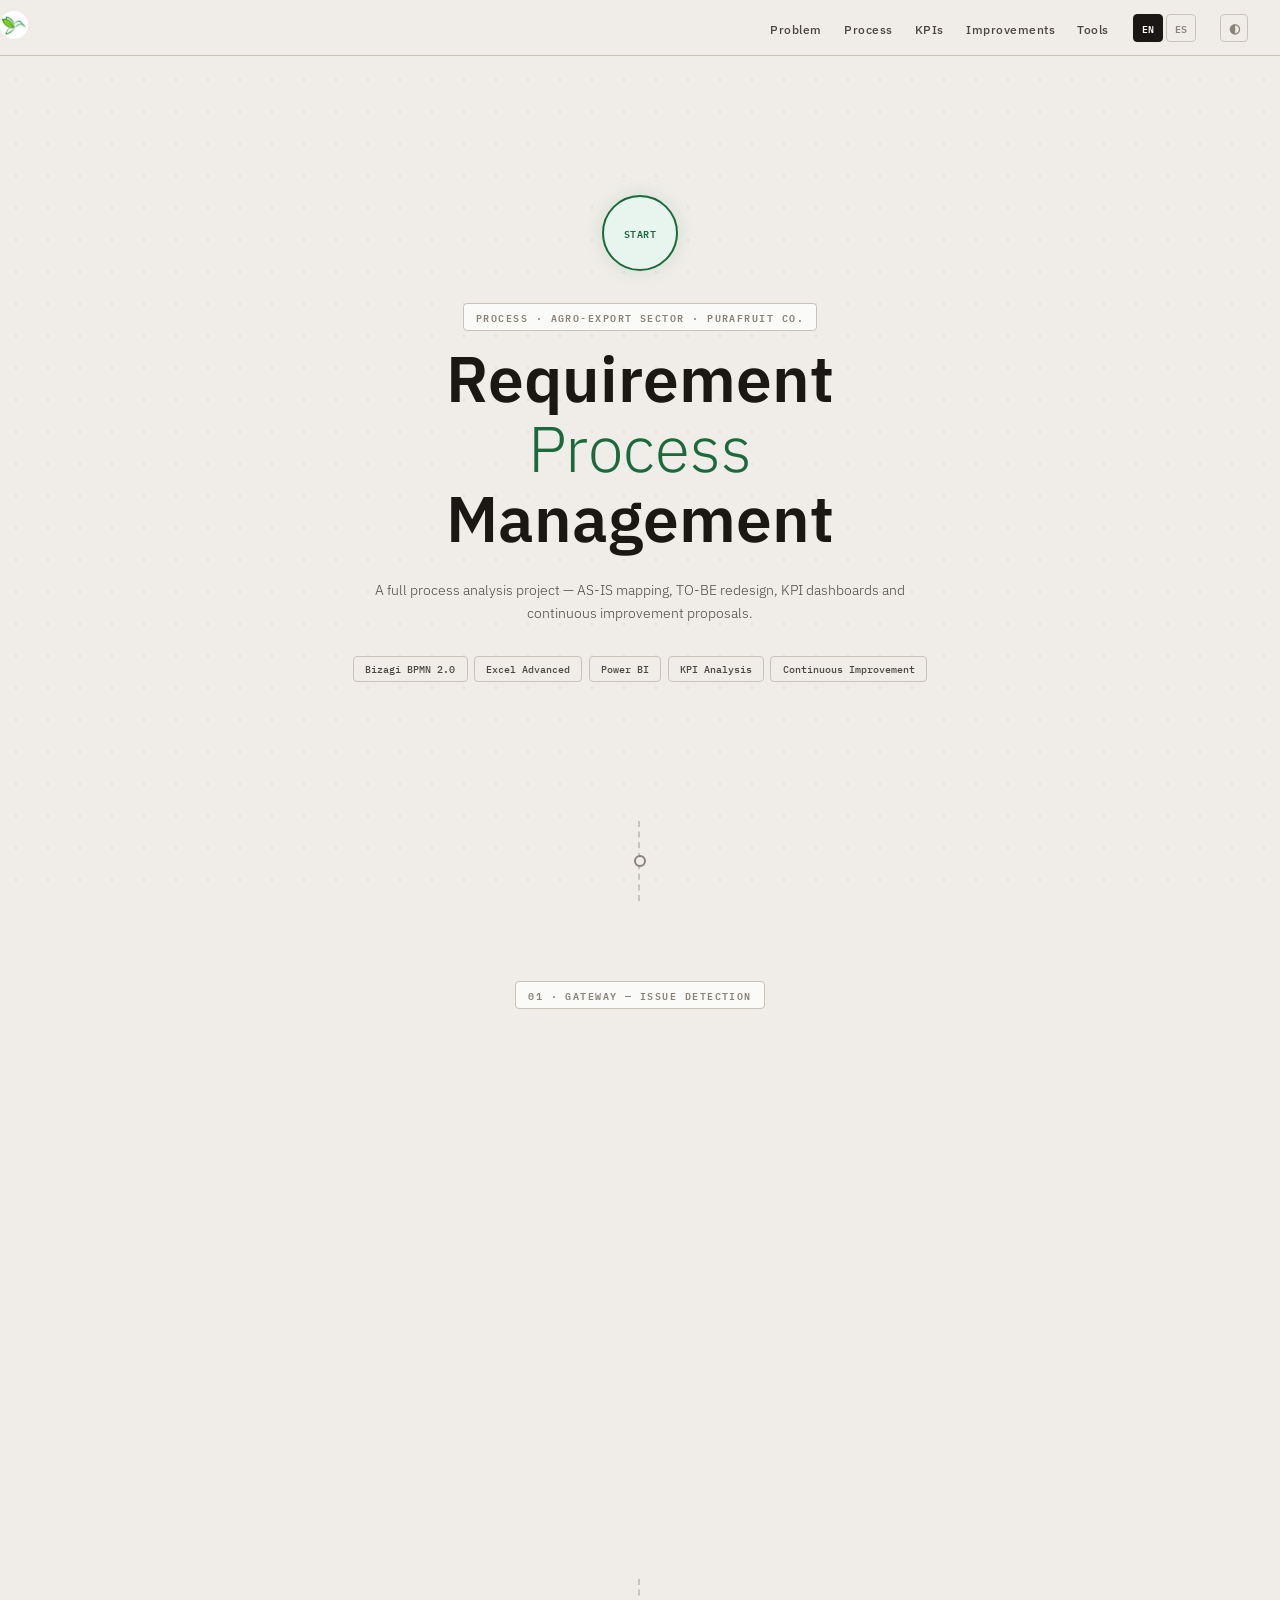
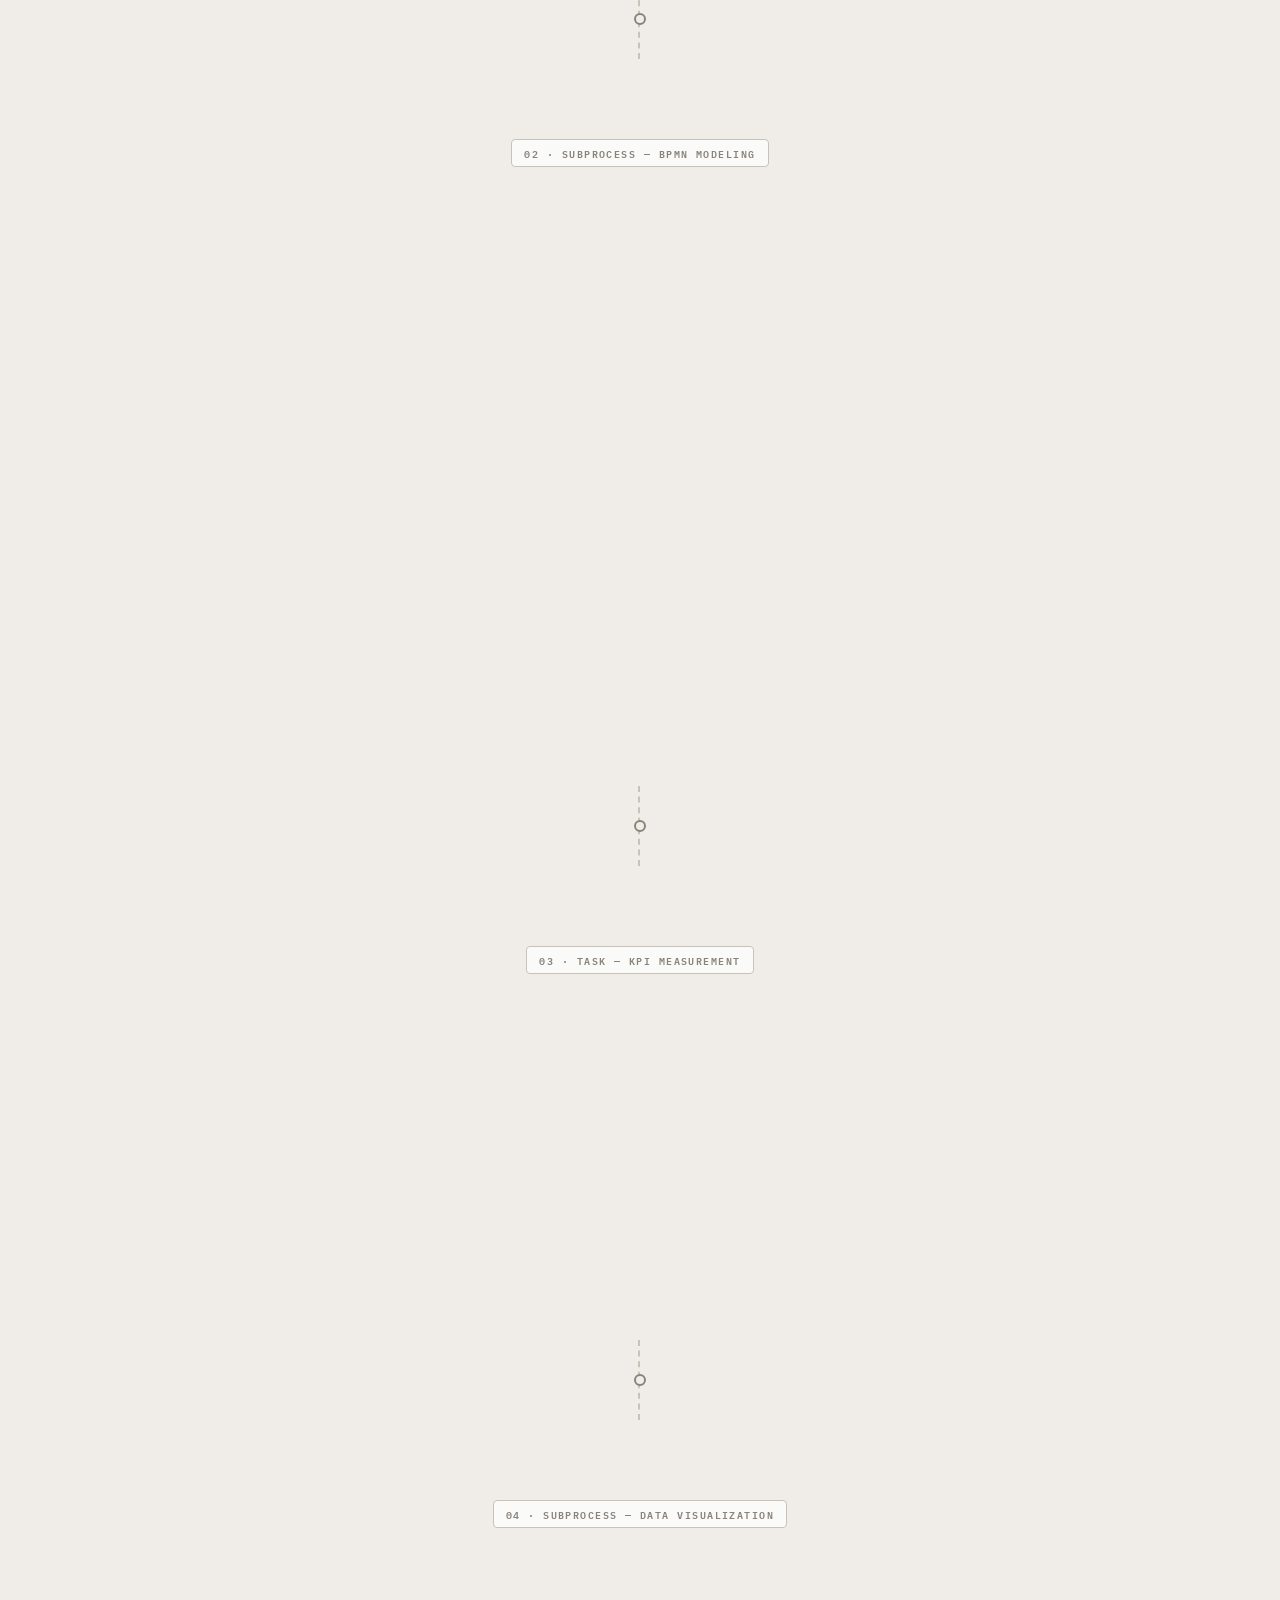
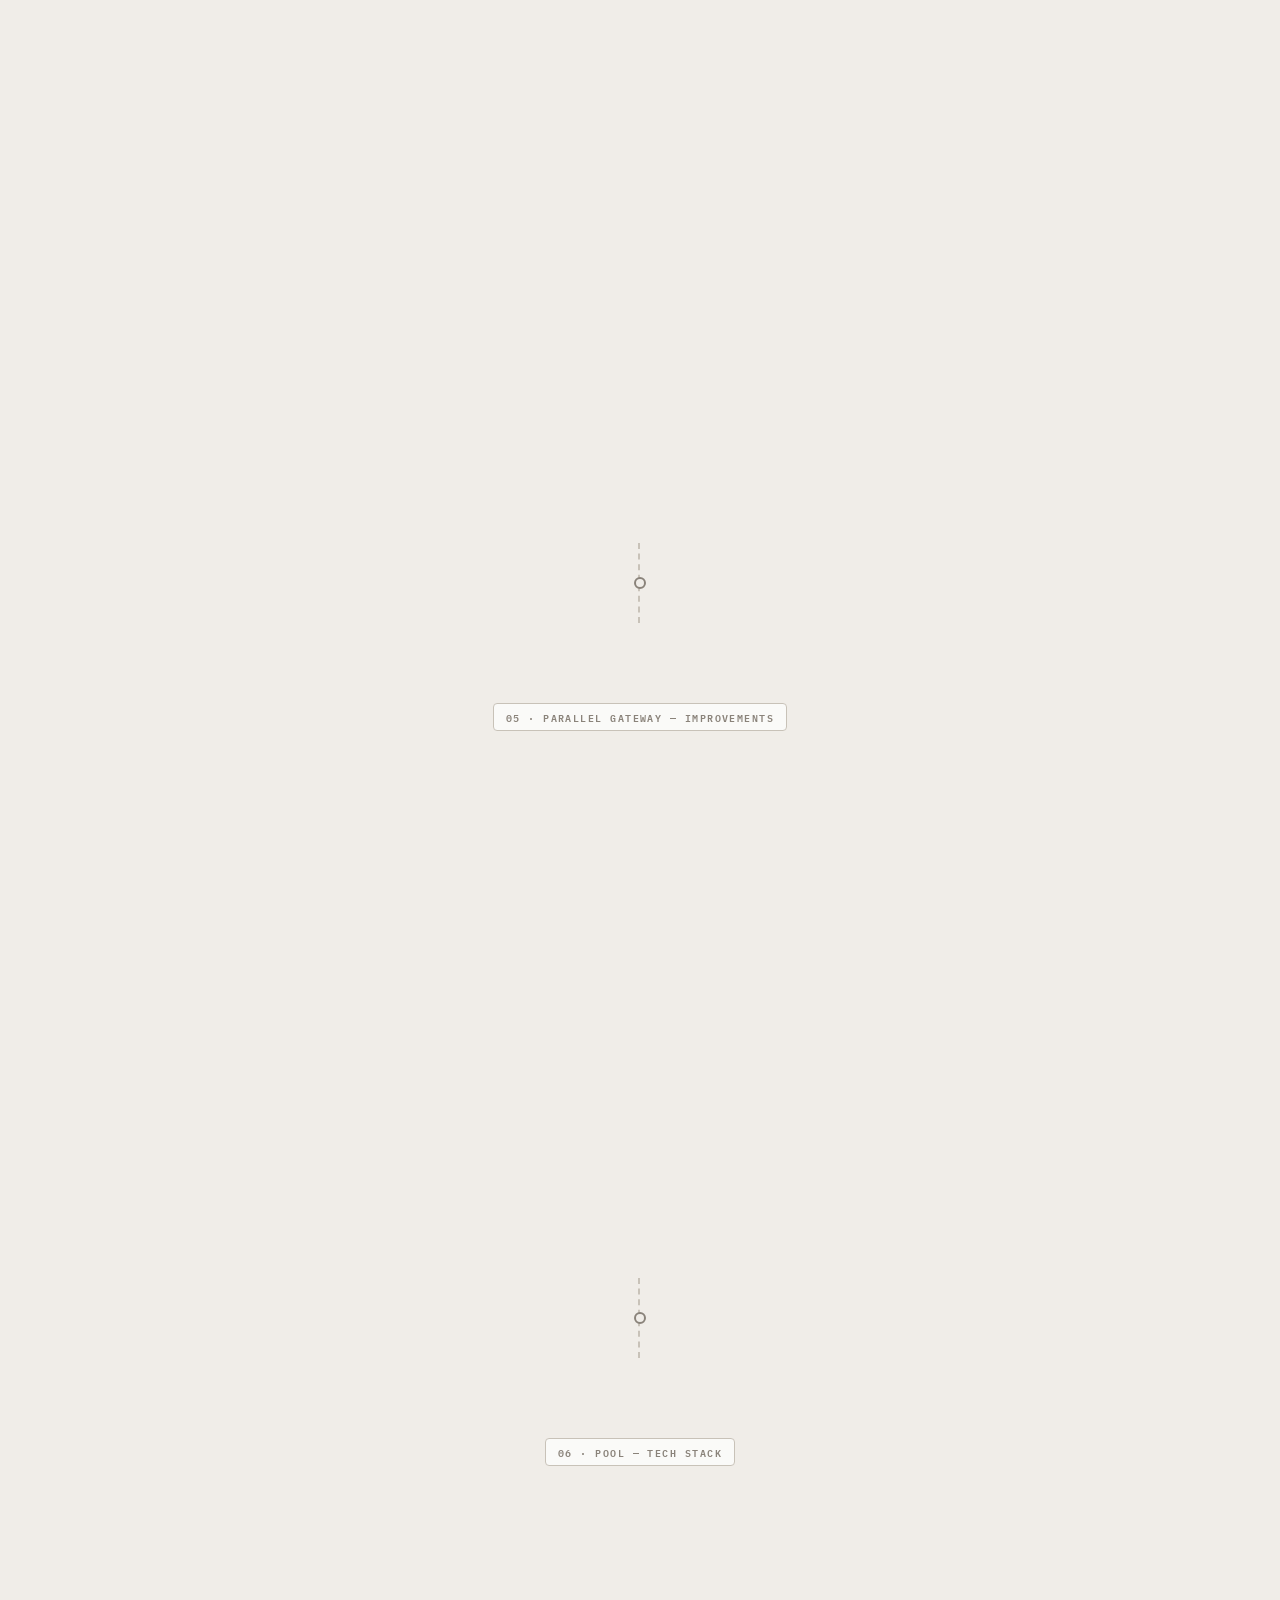
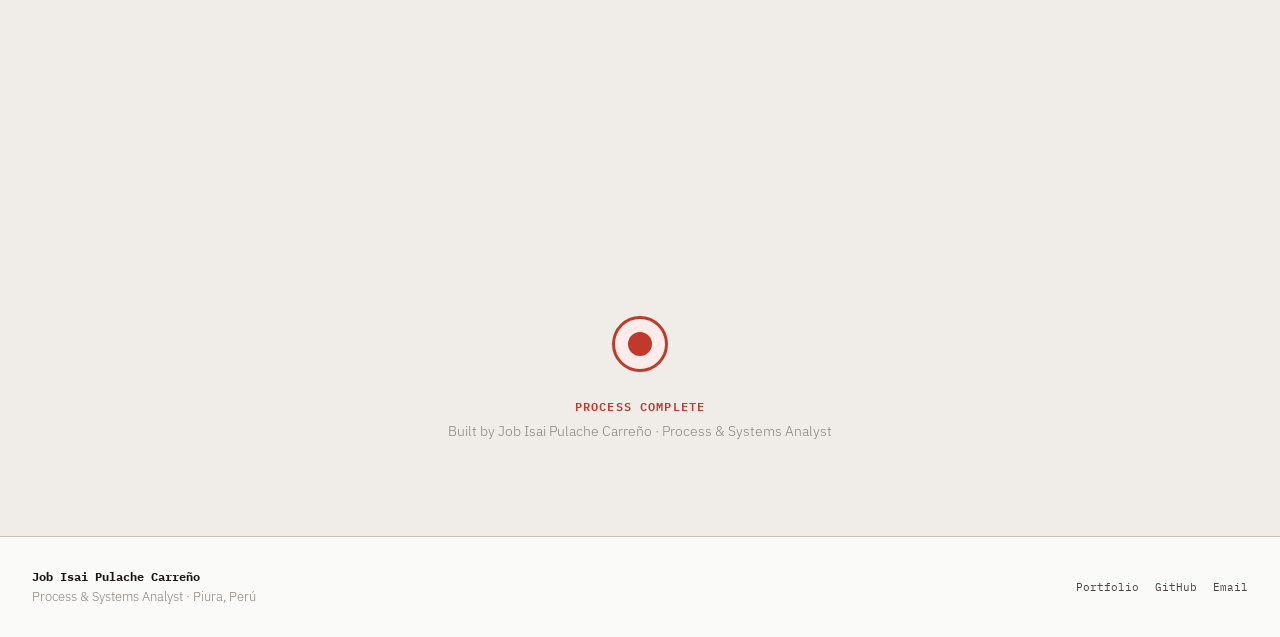
==== commit edc396d0: "updated - header section" ====
--- a/Web Page/index.html
+++ b/Web Page/index.html
@@ -1,331 +1,464 @@
 <!DOCTYPE html>
 <html lang="en">
+
 <head>
-<meta charset="UTF-8"/>
-<meta name="viewport" content="width=device-width, initial-scale=1.0"/>
-<title>Requirement Process Management — RPMS</title>
-<link href="https://fonts.googleapis.com/css2?family=IBM+Plex+Mono:wght@300;400;500;600&family=IBM+Plex+Sans:wght@300;400;500;600&display=swap" rel="stylesheet"/>
-<script src="https://cdnjs.cloudflare.com/ajax/libs/Chart.js/4.4.1/chart.umd.min.js"></script>
-<link rel="icon" href="../img/logo/logo.png" type="image/png"/>
-<link rel="stylesheet" href="css/styles.css">
+  <meta charset="UTF-8" />
+  <meta name="viewport" content="width=device-width, initial-scale=1.0" />
+  <title>Requirement Process Management — RPMS</title>
+  <link
+    href="https://fonts.googleapis.com/css2?family=IBM+Plex+Mono:wght@300;400;500;600&family=IBM+Plex+Sans:wght@300;400;500;600&display=swap"
+    rel="stylesheet" />
+  <script src="https://cdnjs.cloudflare.com/ajax/libs/Chart.js/4.4.1/chart.umd.min.js"></script>
+  <link rel="icon" href="../img/logo/logo.png" type="image/png" />
+  <link rel="stylesheet" href="css/styles.css">
 
 </head>
+
 <body data-theme="light">
 
-<nav>
-  <div class="nav-brand">RPMS <span>·</span> Purafruit</div>
-  <div class="nav-right">
-    <ul class="nav-links">
-      <li><a href="#problem" data-en="Problem" data-es="Problema">Problem</a></li>
-      <li><a href="#process" data-en="Process" data-es="Proceso">Process</a></li>
-      <li><a href="#kpis" data-en="KPIs" data-es="KPIs">KPIs</a></li>
-      <li><a href="#improvements" data-en="Improvements" data-es="Mejoras">Improvements</a></li>
-      <li><a href="#tools" data-en="Tools" data-es="Herramientas">Tools</a></li>
-    </ul>
-    <div class="lang-wrap">
-      <button class="lang-btn active" onclick="setLang('en')">EN</button>
-      <button class="lang-btn" onclick="setLang('es')">ES</button>
-    </div>
-    <button class="theme-toggle" onclick="toggleTheme()" aria-label="Toggle Theme">◐</button>
+  <nav>
+    <div class="nav-brand"><img class="img-logo" src="../img/logo/logo.png" alt="Logo"></div>
+    <div class="nav-right">
+      <ul class="nav-links">
+        <li><a href="#problem" data-en="Problem" data-es="Problema">Problem</a></li>
+        <li><a href="#process" data-en="Process" data-es="Proceso">Process</a></li>
+        <li><a href="#kpis" data-en="KPIs" data-es="KPIs">KPIs</a></li>
+        <li><a href="#improvements" data-en="Improvements" data-es="Mejoras">Improvements</a></li>
+        <li><a href="#tools" data-en="Tools" data-es="Herramientas">Tools</a></li>
+      </ul>
+      <div class="lang-wrap">
+        <button class="lang-btn active" onclick="setLang('en')">EN</button>
+        <button class="lang-btn" onclick="setLang('es')">ES</button>
+      </div>
+      <button class="theme-toggle" onclick="toggleTheme()" aria-label="Toggle Theme">◐</button>
+    </div>
+  </nav>
+
+  <div class="canvas">
+
+    <section class="hero flow-section">
+      <div class="start-event"><span class="start-event-icon">START</span></div>
+      <div class="sec-mono" data-en="Process · Agro-Export Sector · PuraFruit Co."
+        data-es="Proceso · Sector Agroexportador · PuraFruit Co.">Process · Agro-Export Sector · PuraFruit Co.</div>
+      <h1 data-en="Requirement<br/><em>Process</em><br/>Management"
+        data-es="Gestión de<br/><em>Procesos</em><br/>de Requerimientos">
+        Requirement<br /><em>Process</em><br />Management</h1>
+      <p class="sec-desc"
+        data-en="A full process analysis project — AS-IS mapping, TO-BE redesign, KPI dashboards and continuous improvement proposals."
+        data-es="Proyecto completo de análisis de procesos — mapeo AS-IS, rediseño TO-BE, dashboards de KPIs y propuestas de mejora continua.">
+        A full process analysis project — AS-IS mapping, TO-BE redesign, KPI dashboards and continuous improvement
+        proposals.</p>
+      <div class="hero-chips">
+        <span class="chip pill">Bizagi BPMN 2.0</span>
+        <span class="chip pill">Excel Advanced</span>
+        <span class="chip pill">Power BI</span>
+        <span class="chip pill">KPI Analysis</span>
+        <span class="chip pill">Continuous Improvement</span>
+      </div>
+    </section>
+
+    <div class="flow-connector">
+      <div class="flow-connector-dot"></div>
+    </div>
+
+    <section class="flow-section" id="problem">
+      <div class="sec-header">
+        <div class="sec-mono" data-en="01 · GATEWAY — Issue Detection" data-es="01 · GATEWAY — Detección de Problemas">
+          01 · GATEWAY — Issue Detection</div>
+        <h2 class="sec-title reveal" data-en="What was broken?" data-es="¿Qué fallaba?">What was broken?</h2>
+        <p class="sec-desc reveal"
+          data-en="The current process revealed 4 critical failures when mapped. Each became a decision point that blocked operational efficiency."
+          data-es="El proceso actual reveló 4 fallas críticas al ser mapeado. Cada una se convirtió en un punto de decisión que bloqueaba la eficiencia operativa.">
+          The current process revealed 4 critical failures when mapped. Each became a decision point that blocked
+          operational efficiency.</p>
+      </div>
+
+      <div class="gateway-container reveal">
+        <div class="gateway-diamond">
+          <div class="gateway-diamond-inner" data-en="Issues<br/>Found?" data-es="¿Fallos<br/>Detectados?">
+            Issues<br />Found?</div>
+        </div>
+        <div
+          style="font-family: var(--font-mono); font-size: 0.65rem; color: var(--amber); font-weight: 600; margin-top: 0.8rem; letter-spacing: 0.05em;"
+          data-en="YES — 4 paths detected" data-es="SÍ — 4 rutas detectadas">YES — 4 paths detected</div>
+      </div>
+
+      <div class="node-grid reveal">
+        <div class="diagram-box node-card">
+          <div class="node-meta"><span>node_01</span><span>fail_path</span></div>
+          <h3 data-en="No Digital Record" data-es="Sin Registro Digital">No Digital Record</h3>
+          <p data-en="Requests were made verbally or on handwritten forms — impossible to track status or history."
+            data-es="Las solicitudes se hacían verbalmente o en formularios escritos — imposible rastrear estado o historial.">
+            Requests were made verbally or on handwritten forms — impossible to track status or history.</p>
+        </div>
+        <div class="diagram-box node-card">
+          <div class="node-meta"><span>node_02</span><span>fail_path</span></div>
+          <h3 data-en="No Approval SLA" data-es="Sin SLA de Aprobación">No Approval SLA</h3>
+          <p data-en="No defined maximum response time — causing delays that impacted field operations every campaign."
+            data-es="Sin tiempo máximo de respuesta definido — causando demoras que impactaban las operaciones de campo.">
+            No defined maximum response time — causing delays that impacted field operations every campaign.</p>
+        </div>
+        <div class="diagram-box node-card">
+          <div class="node-meta"><span>node_03</span><span>fail_path</span></div>
+          <h3 data-en="No Rejection Log" data-es="Sin Registro de Rechazos">No Rejection Log</h3>
+          <p data-en="Rejection reasons were never documented — the same issues repeated every cycle without resolution."
+            data-es="Los motivos de rechazo nunca se documentaban — los mismos problemas se repetían cada ciclo.">
+            Rejection reasons were never documented — the same issues repeated every cycle without resolution.</p>
+        </div>
+        <div class="diagram-box node-card">
+          <div class="node-meta"><span>node_04</span><span>fail_path</span></div>
+          <h3 data-en="No Logistics Visibility" data-es="Sin Visibilidad en Logística">No Logistics Visibility</h3>
+          <p data-en="Logistics only learned of approvals via physical notification — creating last-minute bottlenecks."
+            data-es="Logística solo se enteraba de las aprobaciones físicamente — creando cuellos de botella de último minuto.">
+            Logistics only learned of approvals via physical notification — creating last-minute bottlenecks.</p>
+        </div>
+      </div>
+    </section>
+
+    <div class="flow-connector">
+      <div class="flow-connector-dot"></div>
+    </div>
+
+    <section class="flow-section" id="process">
+      <div class="sec-header">
+        <div class="sec-mono" data-en="02 · SUBPROCESS — BPMN Modeling" data-es="02 · SUBPROCESS — Modelado BPMN">02 ·
+          SUBPROCESS — BPMN Modeling</div>
+        <h2 class="sec-title reveal" data-en="AS-IS  ↔  TO-BE" data-es="AS-IS  ↔  TO-BE">AS-IS ↔ TO-BE</h2>
+        <p class="sec-desc reveal"
+          data-en="Both processes modeled in BPMN 2.0 with Bizagi Modeler across 4 lanes. Click to expand."
+          data-es="Ambos procesos modelados en BPMN 2.0 con Bizagi Modeler en 4 carriles. Haz clic para ampliar.">Both
+          processes modeled in BPMN 2.0 with Bizagi Modeler across 4 lanes. Click to expand.</p>
+      </div>
+
+      <div class="bpmn-compare reveal">
+        <div class="diagram-box pool-container" onclick="openLightbox('as-is')">
+          <div class="pool-header asis">
+            <span class="pool-title" data-en="CURRENT STATE (AS-IS)" data-es="ESTADO ACTUAL (AS-IS)">CURRENT STATE
+              (AS-IS)</span>
+            <span class="pill"
+              style="background: var(--amber); color: white; border: none; font-size: 0.55rem;">DIAGRAM</span>
+          </div>
+          <div class="swimlane-row">
+            <div class="swimlane-label"><span>Logistics</span></div>
+            <div class="swimlane-flow">
+              <div class="bpmn-el task">Manage Delivery</div><span class="bpmn-arrow">→</span>
+              <div class="bpmn-el circle-node end"></div>
+            </div>
+          </div>
+          <div class="swimlane-row">
+            <div class="swimlane-label"><span>Management</span></div>
+            <div class="swimlane-flow">
+              <div class="bpmn-el task">Validate Req.</div><span class="bpmn-arrow">→</span>
+              <div class="bpmn-el gate-rhombus"></div><span class="bpmn-arrow">→</span>
+              <div class="bpmn-el task">Notify Rejection</div><span class="bpmn-arrow">--></span>
+              <div class="bpmn-el circle-node end"></div>
+            </div>
+          </div>
+          <div class="swimlane-row">
+            <div class="swimlane-label"><span>Admin</span></div>
+            <div class="swimlane-flow">
+              <div class="bpmn-el task">Validate Request</div>
+            </div>
+          </div>
+          <div class="swimlane-row">
+            <div class="swimlane-label"><span>Field</span></div>
+            <div class="swimlane-flow">
+              <div class="bpmn-el circle-node start"></div><span class="bpmn-arrow">→</span>
+              <div class="bpmn-el task">Generate Request</div>
+            </div>
+          </div>
+          <div class="pool-tags">
+            <span class="p-tag warn">⚠ No SLA defined</span>
+            <span class="p-tag warn">⚠ No digital record</span>
+          </div>
+        </div>
+
+        <div class="diagram-box pool-container" onclick="openLightbox('to-be')">
+          <div class="pool-header tobe">
+            <span class="pool-title" data-en="OPTIMIZED FLOW (TO-BE)" data-es="PROCESO OPTIMIZADO (TO-BE)">OPTIMIZED
+              FLOW (TO-BE)</span>
+            <span class="pill"
+              style="background: var(--green); color: white; border: none; font-size: 0.55rem;">DIAGRAM</span>
+          </div>
+          <div class="swimlane-row">
+            <div class="swimlane-label"><span>Logistics</span></div>
+            <div class="swimlane-flow">
+              <div class="bpmn-el action-msg">⊠ Auto Notify</div><span class="bpmn-arrow">→</span>
+              <div class="bpmn-el task">Manage Delivery</div><span class="bpmn-arrow">→</span>
+              <div class="bpmn-el circle-node end"></div>
+            </div>
+          </div>
+          <div class="swimlane-row">
+            <div class="swimlane-label"><span>Management</span></div>
+            <div class="swimlane-flow">
+              <div class="bpmn-el task">Verify Request</div><span class="bpmn-arrow">→</span>
+              <div class="bpmn-el gate-rhombus"></div><span class="bpmn-arrow">→</span>
+              <div class="bpmn-el action-imp">Record Reason</div>
+            </div>
+          </div>
+          <div class="swimlane-row">
+            <div class="swimlane-label"><span>Admin</span></div>
+            <div class="swimlane-flow">
+              <div class="bpmn-el task">Validate</div><span class="bpmn-arrow">→</span>
+              <div class="bpmn-el action-imp">Send · 24h SLA</div><span class="bpmn-arrow">→</span>
+              <div class="bpmn-el action-msg">⊠ Auto Notif.</div>
+            </div>
+          </div>
+          <div class="swimlane-row">
+            <div class="swimlane-label"><span>Field</span></div>
+            <div class="swimlane-flow">
+              <div class="bpmn-el circle-node start"></div><span class="bpmn-arrow">→</span>
+              <div class="bpmn-el task">Request</div><span class="bpmn-arrow">→</span>
+              <div class="bpmn-el action-imp">Register Digital</div>
+            </div>
+          </div>
+          <div class="pool-tags">
+            <span class="p-tag ok">✓ 24h SLA Enforced</span>
+            <span class="p-tag ok">✓ Automated Messaging Triggers</span>
+          </div>
+        </div>
+      </div>
+    </section>
+
+    <div class="flow-connector">
+      <div class="flow-connector-dot"></div>
+    </div>
+
+    <section class="flow-section" id="kpis">
+      <div class="sec-header">
+        <div class="sec-mono" data-en="03 · TASK — KPI Measurement" data-es="03 · TASK — Medición de KPIs">03 · TASK —
+          KPI Measurement</div>
+        <h2 class="sec-title reveal" data-en="Process KPIs" data-es="KPIs del Proceso">Process KPIs</h2>
+        <p class="sec-desc reveal" data-en="30 simulated requirement requests · April–May 2026 campaign."
+          data-es="30 solicitudes simuladas · Campaña abril–mayo 2026.">30 simulated requirement requests · April–May
+          2026 campaign.</p>
+      </div>
+
+      <div class="kpi-container reveal">
+        <div class="kpi-item">
+          <div class="kpi-num" data-count="30">0</div>
+          <div class="kpi-text" data-en="Total Requests" data-es="Total Solicitudes">Total Requests</div>
+          <div class="kpi-progress">
+            <div class="kpi-fill" data-width="100"></div>
+          </div>
+        </div>
+        <div class="kpi-item">
+          <div class="kpi-num" data-count="63" data-suffix="%">0%</div>
+          <div class="kpi-text" data-en="Approval Rate" data-es="Tasa de Aprobación">Approval Rate</div>
+          <div class="kpi-progress">
+            <div class="kpi-fill" data-width="63"></div>
+          </div>
+        </div>
+        <div class="kpi-item">
+          <div class="kpi-num" data-count="23" data-suffix="h">0h</div>
+          <div class="kpi-text" data-en="Avg. Response Time" data-es="Tiempo Promedio">Avg. Response Time</div>
+          <div class="kpi-progress">
+            <div class="kpi-fill" data-width="48"></div>
+          </div>
+        </div>
+        <div class="kpi-item">
+          <div class="kpi-num" data-count="60" data-suffix="%">0%</div>
+          <div class="kpi-text" data-en="SLA Compliance ≤24h" data-es="Cumplimiento SLA">SLA Compliance ≤24h</div>
+          <div class="kpi-progress">
+            <div class="kpi-fill" data-width="60"></div>
+          </div>
+        </div>
+        <div class="kpi-item">
+          <div class="kpi-num" data-count="19">0</div>
+          <div class="kpi-text" data-en="Approved" data-es="Aprobados">Approved</div>
+          <div class="kpi-progress">
+            <div class="kpi-fill" data-width="63"></div>
+          </div>
+        </div>
+        <div class="kpi-item">
+          <div class="kpi-num red" data-count="11">0</div>
+          <div class="kpi-text" data-en="Rejected" data-es="Rechazados">Rejected</div>
+          <div class="kpi-progress">
+            <div class="kpi-fill red" data-width="37"></div>
+          </div>
+        </div>
+      </div>
+    </section>
+
+    <div class="flow-connector">
+      <div class="flow-connector-dot"></div>
+    </div>
+
+    <section class="flow-section" id="chart">
+      <div class="sec-header">
+        <div class="sec-mono" data-en="04 · SUBPROCESS — Data Visualization"
+          data-es="04 · SUBPROCESS — Visualización de Datos">04 · SUBPROCESS — Data Visualization</div>
+        <h2 class="sec-title reveal" data-en="Interactive Dashboard" data-es="Dashboard Interactivo">Interactive
+          Dashboard</h2>
+        <p class="sec-desc reveal"
+          data-en="Same data as the Power BI report — explore requests by area, type and approval status."
+          data-es="Misma data que el reporte Power BI — explora solicitudes por área, tipo y estado de aprobación.">Same
+          data as the Power BI report — explore requests by area, type and approval status.</p>
+      </div>
+
+      <div class="diagram-box reveal">
+        <div class="chart-wrapper">
+          <div class="chart-menu">
+            <div
+              style="font-family: var(--font-mono); font-size: 0.58rem; color: var(--ink3); margin-bottom: 0.3rem; text-transform: uppercase; font-weight: 600;"
+              data-en="Select Metric Layer" data-es="Seleccionar Métrica">Select Metric Layer</div>
+            <button class="chart-menu-btn active" onclick="switchChart('area',this)" data-en="By Area"
+              data-es="Por Área">By Area</button>
+            <button class="chart-menu-btn" onclick="switchChart('type',this)" data-en="By Type" data-es="Por Tipo">By
+              Type</button>
+            <button class="chart-menu-btn" onclick="switchChart('status',this)" data-en="Status"
+              data-es="Estado">Status</button>
+          </div>
+          <div style="display: flex; flex-direction: column;">
+            <div id="chartLabel"
+              style="font-family: var(--font-mono); font-size: 0.7rem; font-weight: 600; color: var(--green); text-transform: uppercase; margin-bottom: 0.5rem; letter-spacing: 0.05em;">
+              Requests by Area</div>
+            <div class="chart-display">
+              <canvas id="mainChart"></canvas>
+            </div>
+          </div>
+        </div>
+      </div>
+    </section>
+
+    <div class="flow-connector">
+      <div class="flow-connector-dot"></div>
+    </div>
+
+    <section class="flow-section" id="improvements">
+      <div class="sec-header">
+        <div class="sec-mono" data-en="05 · PARALLEL GATEWAY — Improvements" data-es="05 · PARALLEL GATEWAY — Mejoras">
+          05 · PARALLEL GATEWAY — Improvements</div>
+        <h2 class="sec-title reveal" data-en="From AS-IS to TO-BE" data-es="Del AS-IS al TO-BE">From AS-IS to TO-BE</h2>
+        <p class="sec-desc reveal"
+          data-en="4 improvements running in parallel — all implemented in the redesigned process."
+          data-es="4 mejoras ejecutadas en paralelo — todas implementadas en el proceso rediseñado.">4 improvements
+          running in parallel — all implemented in the redesigned process.</p>
+      </div>
+
+      <div class="gateway-container reveal">
+        <div class="gateway-diamond" style="background: var(--green-bg); border-color: var(--green);">
+          <div class="gateway-diamond-inner" style="color: var(--green);" data-en="4 paths<br/>parallel"
+            data-es="4 rutas<br/>paralelas">4 paths<br />parallel</div>
+        </div>
+        <div
+          style="font-family: var(--font-mono); font-size: 0.65rem; color: var(--green); font-weight: 600; margin-top: 0.8rem; letter-spacing: 0.05em;"
+          data-en="ALL — Applied Simultaneously" data-es="TODOS — Aplicados Simultáneamente">ALL — Applied
+          Simultaneously</div>
+      </div>
+
+      <div class="node-grid reveal">
+        <div class="diagram-box node-card success-gate">
+          <div class="node-meta"><span>improvement_01</span><span>success_node</span></div>
+          <h4 data-en="Digital Request Registration" data-es="Registro Digital de Solicitudes">Digital Request
+            Registration</h4>
+          <p data-en="Every request is now logged digitally from the start — full traceability and historical analysis enabled."
+            data-es="Cada solicitud se registra digitalmente desde el inicio — trazabilidad completa y análisis histórico habilitados.">
+            Every request is now logged digitally from the start — full traceability and historical analysis enabled.
+          </p>
+        </div>
+        <div class="diagram-box node-card success-gate">
+          <div class="node-meta"><span>improvement_02</span><span>success_node</span></div>
+          <h4 data-en="24-Hour Response SLA" data-es="SLA de Respuesta 24 Horas">24-Hour Response SLA</h4>
+          <p data-en="Management now has a defined maximum response window — operational delays in the field reduced."
+            data-es="Gerencia ahora tiene una ventana máxima de respuesta definida — demoras operativas en campo reducidas.">
+            Management now has a defined maximum response window — operational delays in the field reduced.</p>
+        </div>
+        <div class="diagram-box node-card success-gate">
+          <div class="node-meta"><span>improvement_03</span><span>success_node</span></div>
+          <h4 data-en="Rejection Reason Tracking" data-es="Seguimiento del Motivo de Rechazo">Rejection Reason Tracking
+          </h4>
+          <p data-en="Rejection reasons are recorded and communicated back to the field — enabling real continuous improvement."
+            data-es="Los motivos de rechazo se registran y comunican al campo — habilitando mejora continua real.">
+            Rejection reasons are recorded and communicated back to the field — enabling real continuous improvement.
+          </p>
+        </div>
+        <div class="diagram-box node-card success-gate">
+          <div class="node-meta"><span>improvement_04</span><span>success_node</span></div>
+          <h4 data-en="Automatic Logistics Notification" data-es="Notificación Automática a Logística">Automatic
+            Logistics Notification</h4>
+          <p data-en="Upon approval, logistics receives an automatic message event — eliminating last-minute bottlenecks."
+            data-es="Al aprobarse, logística recibe un evento de mensaje automático — eliminando cuellos de botella de último minuto.">
+            Upon approval, logistics receives an automatic message event — eliminating last-minute bottlenecks.</p>
+        </div>
+      </div>
+    </section>
+
+    <div class="flow-connector">
+      <div class="flow-connector-dot"></div>
+    </div>
+
+    <section class="flow-section" id="tools">
+      <div class="sec-header">
+        <div class="sec-mono" data-en="06 · POOL — Tech Stack" data-es="06 · POOL — Herramientas">06 · POOL — Tech Stack
+        </div>
+        <h2 class="sec-title reveal" data-en="Tools & Methodologies" data-es="Herramientas y Metodologías">Tools &
+          Methodologies</h2>
+      </div>
+
+      <div class="stack-swimlane reveal">
+        <div class="stack-row">
+          <div class="stack-label" data-en="Modeling" data-es="Modelado">Modeling</div>
+          <div class="stack-chips">
+            <span class="pill heavy">Bizagi Modeler</span>
+            <span class="pill">Lucidchart</span>
+            <span class="pill">BPMN 2.0</span>
+            <span class="pill">AS-IS / TO-BE</span>
+          </div>
+        </div>
+        <div class="stack-row">
+          <div class="stack-label" data-en="Analytics" data-es="Análisis">Analytics</div>
+          <div class="stack-chips">
+            <span class="pill heavy">Power BI</span>
+            <span class="pill heavy">Excel Advanced</span>
+            <span class="pill">Power Query</span>
+            <span class="pill">DAX</span>
+          </div>
+        </div>
+        <div class="stack-row">
+          <div class="stack-label" data-en="Methods" data-es="Metodologías">Methods</div>
+          <div class="stack-chips">
+            <span class="pill">KPI Management</span>
+            <span class="pill">SLA Definition</span>
+            <span class="pill">Continuous Improvement</span>
+            <span class="pill">Process Documentation</span>
+          </div>
+        </div>
+      </div>
+    </section>
+
+    <div class="end-wrapper">
+      <div class="end-node"></div>
+      <div
+        style="font-family: var(--font-mono); font-size: 0.72rem; font-weight: 600; color: var(--red); letter-spacing: 0.1em;"
+        data-en="PROCESS COMPLETE" data-es="PROCESO COMPLETADO">PROCESS COMPLETE</div>
+      <div style="font-size: 0.85rem; color: var(--ink3); font-weight: 300; margin-top: 0.4rem;"
+        data-en="Built by Job Isai Pulache Carreño · Process & Systems Analyst"
+        data-es="Construido por Job Isai Pulache Carreño · Analista de Procesos y Sistemas">Built by Job Isai Pulache
+        Carreño · Process & Systems Analyst</div>
+    </div>
+
   </div>
-</nav>
-
-<div class="canvas">
-
-  <section class="hero flow-section">
-    <div class="start-event"><span class="start-event-icon">START</span></div>
-    <div class="sec-mono" data-en="Process · Agro-Export Sector · PuraFruit Co." data-es="Proceso · Sector Agroexportador · PuraFruit Co.">Process · Agro-Export Sector · PuraFruit Co.</div>
-    <h1 data-en="Requirement<br/><em>Process</em><br/>Management" data-es="Gestión de<br/><em>Procesos</em><br/>de Requerimientos">Requirement<br/><em>Process</em><br/>Management</h1>
-    <p class="sec-desc" data-en="A full process analysis project — AS-IS mapping, TO-BE redesign, KPI dashboards and continuous improvement proposals." data-es="Proyecto completo de análisis de procesos — mapeo AS-IS, rediseño TO-BE, dashboards de KPIs y propuestas de mejora continua.">A full process analysis project — AS-IS mapping, TO-BE redesign, KPI dashboards and continuous improvement proposals.</p>
-    <div class="hero-chips">
-      <span class="chip pill">Bizagi BPMN 2.0</span>
-      <span class="chip pill">Excel Advanced</span>
-      <span class="chip pill">Power BI</span>
-      <span class="chip pill">KPI Analysis</span>
-      <span class="chip pill">Continuous Improvement</span>
-    </div>
-  </section>
-
-  <div class="flow-connector"><div class="flow-connector-dot"></div></div>
-
-  <section class="flow-section" id="problem">
-    <div class="sec-header">
-      <div class="sec-mono" data-en="01 · GATEWAY — Issue Detection" data-es="01 · GATEWAY — Detección de Problemas">01 · GATEWAY — Issue Detection</div>
-      <h2 class="sec-title reveal" data-en="What was broken?" data-es="¿Qué fallaba?">What was broken?</h2>
-      <p class="sec-desc reveal" data-en="The current process revealed 4 critical failures when mapped. Each became a decision point that blocked operational efficiency." data-es="El proceso actual reveló 4 fallas críticas al ser mapeado. Cada una se convirtió en un punto de decisión que bloqueaba la eficiencia operativa.">The current process revealed 4 critical failures when mapped. Each became a decision point that blocked operational efficiency.</p>
-    </div>
-
-    <div class="gateway-container reveal">
-      <div class="gateway-diamond">
-        <div class="gateway-diamond-inner" data-en="Issues<br/>Found?" data-es="¿Fallos<br/>Detectados?">Issues<br/>Found?</div>
-      </div>
-      <div style="font-family: var(--font-mono); font-size: 0.65rem; color: var(--amber); font-weight: 600; margin-top: 0.8rem; letter-spacing: 0.05em;" data-en="YES — 4 paths detected" data-es="SÍ — 4 rutas detectadas">YES — 4 paths detected</div>
-    </div>
-
-    <div class="node-grid reveal">
-      <div class="diagram-box node-card">
-        <div class="node-meta"><span>node_01</span><span>fail_path</span></div>
-        <h3 data-en="No Digital Record" data-es="Sin Registro Digital">No Digital Record</h3>
-        <p data-en="Requests were made verbally or on handwritten forms — impossible to track status or history." data-es="Las solicitudes se hacían verbalmente o en formularios escritos — imposible rastrear estado o historial.">Requests were made verbally or on handwritten forms — impossible to track status or history.</p>
-      </div>
-      <div class="diagram-box node-card">
-        <div class="node-meta"><span>node_02</span><span>fail_path</span></div>
-        <h3 data-en="No Approval SLA" data-es="Sin SLA de Aprobación">No Approval SLA</h3>
-        <p data-en="No defined maximum response time — causing delays that impacted field operations every campaign." data-es="Sin tiempo máximo de respuesta definido — causando demoras que impactaban las operaciones de campo.">No defined maximum response time — causing delays that impacted field operations every campaign.</p>
-      </div>
-      <div class="diagram-box node-card">
-        <div class="node-meta"><span>node_03</span><span>fail_path</span></div>
-        <h3 data-en="No Rejection Log" data-es="Sin Registro de Rechazos">No Rejection Log</h3>
-        <p data-en="Rejection reasons were never documented — the same issues repeated every cycle without resolution." data-es="Los motivos de rechazo nunca se documentaban — los mismos problemas se repetían cada ciclo.">Rejection reasons were never documented — the same issues repeated every cycle without resolution.</p>
-      </div>
-      <div class="diagram-box node-card">
-        <div class="node-meta"><span>node_04</span><span>fail_path</span></div>
-        <h3 data-en="No Logistics Visibility" data-es="Sin Visibilidad en Logística">No Logistics Visibility</h3>
-        <p data-en="Logistics only learned of approvals via physical notification — creating last-minute bottlenecks." data-es="Logística solo se enteraba de las aprobaciones físicamente — creando cuellos de botella de último minuto.">Logistics only learned of approvals via physical notification — creating last-minute bottlenecks.</p>
-      </div>
-    </div>
-  </section>
-
-  <div class="flow-connector"><div class="flow-connector-dot"></div></div>
-
-  <section class="flow-section" id="process">
-    <div class="sec-header">
-      <div class="sec-mono" data-en="02 · SUBPROCESS — BPMN Modeling" data-es="02 · SUBPROCESS — Modelado BPMN">02 · SUBPROCESS — BPMN Modeling</div>
-      <h2 class="sec-title reveal" data-en="AS-IS  ↔  TO-BE" data-es="AS-IS  ↔  TO-BE">AS-IS  ↔  TO-BE</h2>
-      <p class="sec-desc reveal" data-en="Both processes modeled in BPMN 2.0 with Bizagi Modeler across 4 lanes. Click to expand." data-es="Ambos procesos modelados en BPMN 2.0 con Bizagi Modeler en 4 carriles. Haz clic para ampliar.">Both processes modeled in BPMN 2.0 with Bizagi Modeler across 4 lanes. Click to expand.</p>
-    </div>
-
-    <div class="bpmn-compare reveal">
-      <div class="diagram-box pool-container" onclick="openLightbox('as-is')">
-        <div class="pool-header asis">
-          <span class="pool-title" data-en="CURRENT STATE (AS-IS)" data-es="ESTADO ACTUAL (AS-IS)">CURRENT STATE (AS-IS)</span>
-          <span class="pill" style="background: var(--amber); color: white; border: none; font-size: 0.55rem;">DIAGRAM</span>
-        </div>
-        <div class="swimlane-row">
-          <div class="swimlane-label"><span>Logistics</span></div>
-          <div class="swimlane-flow"><div class="bpmn-el task">Manage Delivery</div><span class="bpmn-arrow">→</span><div class="bpmn-el circle-node end"></div></div>
-        </div>
-        <div class="swimlane-row">
-          <div class="swimlane-label"><span>Management</span></div>
-          <div class="swimlane-flow"><div class="bpmn-el task">Validate Req.</div><span class="bpmn-arrow">→</span><div class="bpmn-el gate-rhombus"></div><span class="bpmn-arrow">→</span><div class="bpmn-el task">Notify Rejection</div><span class="bpmn-arrow">--></span><div class="bpmn-el circle-node end"></div></div>
-        </div>
-        <div class="swimlane-row">
-          <div class="swimlane-label"><span>Admin</span></div>
-          <div class="swimlane-flow"><div class="bpmn-el task">Validate Request</div></div>
-        </div>
-        <div class="swimlane-row">
-          <div class="swimlane-label"><span>Field</span></div>
-          <div class="swimlane-flow"><div class="bpmn-el circle-node start"></div><span class="bpmn-arrow">→</span><div class="bpmn-el task">Generate Request</div></div>
-        </div>
-        <div class="pool-tags">
-          <span class="p-tag warn">⚠ No SLA defined</span>
-          <span class="p-tag warn">⚠ No digital record</span>
-        </div>
-      </div>
-
-      <div class="diagram-box pool-container" onclick="openLightbox('to-be')">
-        <div class="pool-header tobe">
-          <span class="pool-title" data-en="OPTIMIZED FLOW (TO-BE)" data-es="PROCESO OPTIMIZADO (TO-BE)">OPTIMIZED FLOW (TO-BE)</span>
-          <span class="pill" style="background: var(--green); color: white; border: none; font-size: 0.55rem;">DIAGRAM</span>
-        </div>
-        <div class="swimlane-row">
-          <div class="swimlane-label"><span>Logistics</span></div>
-          <div class="swimlane-flow"><div class="bpmn-el action-msg">⊠ Auto Notify</div><span class="bpmn-arrow">→</span><div class="bpmn-el task">Manage Delivery</div><span class="bpmn-arrow">→</span><div class="bpmn-el circle-node end"></div></div>
-        </div>
-        <div class="swimlane-row">
-          <div class="swimlane-label"><span>Management</span></div>
-          <div class="swimlane-flow"><div class="bpmn-el task">Verify Request</div><span class="bpmn-arrow">→</span><div class="bpmn-el gate-rhombus"></div><span class="bpmn-arrow">→</span><div class="bpmn-el action-imp">Record Reason</div></div>
-        </div>
-        <div class="swimlane-row">
-          <div class="swimlane-label"><span>Admin</span></div>
-          <div class="swimlane-flow"><div class="bpmn-el task">Validate</div><span class="bpmn-arrow">→</span><div class="bpmn-el action-imp">Send · 24h SLA</div><span class="bpmn-arrow">→</span><div class="bpmn-el action-msg">⊠ Auto Notif.</div></div>
-        </div>
-        <div class="swimlane-row">
-          <div class="swimlane-label"><span>Field</span></div>
-          <div class="swimlane-flow"><div class="bpmn-el circle-node start"></div><span class="bpmn-arrow">→</span><div class="bpmn-el task">Request</div><span class="bpmn-arrow">→</span><div class="bpmn-el action-imp">Register Digital</div></div>
-        </div>
-        <div class="pool-tags">
-          <span class="p-tag ok">✓ 24h SLA Enforced</span>
-          <span class="p-tag ok">✓ Automated Messaging Triggers</span>
-        </div>
-      </div>
-    </div>
-  </section>
-
-  <div class="flow-connector"><div class="flow-connector-dot"></div></div>
-
-  <section class="flow-section" id="kpis">
-    <div class="sec-header">
-      <div class="sec-mono" data-en="03 · TASK — KPI Measurement" data-es="03 · TASK — Medición de KPIs">03 · TASK — KPI Measurement</div>
-      <h2 class="sec-title reveal" data-en="Process KPIs" data-es="KPIs del Proceso">Process KPIs</h2>
-      <p class="sec-desc reveal" data-en="30 simulated requirement requests · April–May 2026 campaign." data-es="30 solicitudes simuladas · Campaña abril–mayo 2026.">30 simulated requirement requests · April–May 2026 campaign.</p>
-    </div>
-
-    <div class="kpi-container reveal">
-      <div class="kpi-item">
-        <div class="kpi-num" data-count="30">0</div>
-        <div class="kpi-text" data-en="Total Requests" data-es="Total Solicitudes">Total Requests</div>
-        <div class="kpi-progress"><div class="kpi-fill" data-width="100"></div></div>
-      </div>
-      <div class="kpi-item">
-        <div class="kpi-num" data-count="63" data-suffix="%">0%</div>
-        <div class="kpi-text" data-en="Approval Rate" data-es="Tasa de Aprobación">Approval Rate</div>
-        <div class="kpi-progress"><div class="kpi-fill" data-width="63"></div></div>
-      </div>
-      <div class="kpi-item">
-        <div class="kpi-num" data-count="23" data-suffix="h">0h</div>
-        <div class="kpi-text" data-en="Avg. Response Time" data-es="Tiempo Promedio">Avg. Response Time</div>
-        <div class="kpi-progress"><div class="kpi-fill" data-width="48"></div></div>
-      </div>
-      <div class="kpi-item">
-        <div class="kpi-num" data-count="60" data-suffix="%">0%</div>
-        <div class="kpi-text" data-en="SLA Compliance ≤24h" data-es="Cumplimiento SLA">SLA Compliance ≤24h</div>
-        <div class="kpi-progress"><div class="kpi-fill" data-width="60"></div></div>
-      </div>
-      <div class="kpi-item">
-        <div class="kpi-num" data-count="19">0</div>
-        <div class="kpi-text" data-en="Approved" data-es="Aprobados">Approved</div>
-        <div class="kpi-progress"><div class="kpi-fill" data-width="63"></div></div>
-      </div>
-      <div class="kpi-item">
-        <div class="kpi-num red" data-count="11">0</div>
-        <div class="kpi-text" data-en="Rejected" data-es="Rechazados">Rejected</div>
-        <div class="kpi-progress"><div class="kpi-fill red" data-width="37"></div></div>
-      </div>
-    </div>
-  </section>
-
-  <div class="flow-connector"><div class="flow-connector-dot"></div></div>
-
-  <section class="flow-section" id="chart">
-    <div class="sec-header">
-      <div class="sec-mono" data-en="04 · SUBPROCESS — Data Visualization" data-es="04 · SUBPROCESS — Visualización de Datos">04 · SUBPROCESS — Data Visualization</div>
-      <h2 class="sec-title reveal" data-en="Interactive Dashboard" data-es="Dashboard Interactivo">Interactive Dashboard</h2>
-      <p class="sec-desc reveal" data-en="Same data as the Power BI report — explore requests by area, type and approval status." data-es="Misma data que el reporte Power BI — explora solicitudes por área, tipo y estado de aprobación.">Same data as the Power BI report — explore requests by area, type and approval status.</p>
-    </div>
-
-    <div class="diagram-box reveal">
-      <div class="chart-wrapper">
-        <div class="chart-menu">
-          <div style="font-family: var(--font-mono); font-size: 0.58rem; color: var(--ink3); margin-bottom: 0.3rem; text-transform: uppercase; font-weight: 600;" data-en="Select Metric Layer" data-es="Seleccionar Métrica">Select Metric Layer</div>
-          <button class="chart-menu-btn active" onclick="switchChart('area',this)" data-en="By Area" data-es="Por Área">By Area</button>
-          <button class="chart-menu-btn" onclick="switchChart('type',this)" data-en="By Type" data-es="Por Tipo">By Type</button>
-          <button class="chart-menu-btn" onclick="switchChart('status',this)" data-en="Status" data-es="Estado">Status</button>
-        </div>
-        <div style="display: flex; flex-direction: column;">
-          <div id="chartLabel" style="font-family: var(--font-mono); font-size: 0.7rem; font-weight: 600; color: var(--green); text-transform: uppercase; margin-bottom: 0.5rem; letter-spacing: 0.05em;">Requests by Area</div>
-          <div class="chart-display">
-            <canvas id="mainChart"></canvas>
-          </div>
-        </div>
-      </div>
-    </div>
-  </section>
-
-  <div class="flow-connector"><div class="flow-connector-dot"></div></div>
-
-  <section class="flow-section" id="improvements">
-    <div class="sec-header">
-      <div class="sec-mono" data-en="05 · PARALLEL GATEWAY — Improvements" data-es="05 · PARALLEL GATEWAY — Mejoras">05 · PARALLEL GATEWAY — Improvements</div>
-      <h2 class="sec-title reveal" data-en="From AS-IS to TO-BE" data-es="Del AS-IS al TO-BE">From AS-IS to TO-BE</h2>
-      <p class="sec-desc reveal" data-en="4 improvements running in parallel — all implemented in the redesigned process." data-es="4 mejoras ejecutadas en paralelo — todas implementadas en el proceso rediseñado.">4 improvements running in parallel — all implemented in the redesigned process.</p>
-    </div>
-
-    <div class="gateway-container reveal">
-      <div class="gateway-diamond" style="background: var(--green-bg); border-color: var(--green);">
-        <div class="gateway-diamond-inner" style="color: var(--green);" data-en="4 paths<br/>parallel" data-es="4 rutas<br/>paralelas">4 paths<br/>parallel</div>
-      </div>
-      <div style="font-family: var(--font-mono); font-size: 0.65rem; color: var(--green); font-weight: 600; margin-top: 0.8rem; letter-spacing: 0.05em;" data-en="ALL — Applied Simultaneously" data-es="TODOS — Aplicados Simultáneamente">ALL — Applied Simultaneously</div>
-    </div>
-
-    <div class="node-grid reveal">
-      <div class="diagram-box node-card success-gate">
-        <div class="node-meta"><span>improvement_01</span><span>success_node</span></div>
-        <h4 data-en="Digital Request Registration" data-es="Registro Digital de Solicitudes">Digital Request Registration</h4>
-        <p data-en="Every request is now logged digitally from the start — full traceability and historical analysis enabled." data-es="Cada solicitud se registra digitalmente desde el inicio — trazabilidad completa y análisis histórico habilitados.">Every request is now logged digitally from the start — full traceability and historical analysis enabled.</p>
-      </div>
-      <div class="diagram-box node-card success-gate">
-        <div class="node-meta"><span>improvement_02</span><span>success_node</span></div>
-        <h4 data-en="24-Hour Response SLA" data-es="SLA de Respuesta 24 Horas">24-Hour Response SLA</h4>
-        <p data-en="Management now has a defined maximum response window — operational delays in the field reduced." data-es="Gerencia ahora tiene una ventana máxima de respuesta definida — demoras operativas en campo reducidas.">Management now has a defined maximum response window — operational delays in the field reduced.</p>
-      </div>
-      <div class="diagram-box node-card success-gate">
-        <div class="node-meta"><span>improvement_03</span><span>success_node</span></div>
-        <h4 data-en="Rejection Reason Tracking" data-es="Seguimiento del Motivo de Rechazo">Rejection Reason Tracking</h4>
-        <p data-en="Rejection reasons are recorded and communicated back to the field — enabling real continuous improvement." data-es="Los motivos de rechazo se registran y comunican al campo — habilitando mejora continua real.">Rejection reasons are recorded and communicated back to the field — enabling real continuous improvement.</p>
-      </div>
-      <div class="diagram-box node-card success-gate">
-        <div class="node-meta"><span>improvement_04</span><span>success_node</span></div>
-        <h4 data-en="Automatic Logistics Notification" data-es="Notificación Automática a Logística">Automatic Logistics Notification</h4>
-        <p data-en="Upon approval, logistics receives an automatic message event — eliminating last-minute bottlenecks." data-es="Al aprobarse, logística recibe un evento de mensaje automático — eliminando cuellos de botella de último minuto.">Upon approval, logistics receives an automatic message event — eliminating last-minute bottlenecks.</p>
-      </div>
-    </div>
-  </section>
-
-  <div class="flow-connector"><div class="flow-connector-dot"></div></div>
-
-  <section class="flow-section" id="tools">
-    <div class="sec-header">
-      <div class="sec-mono" data-en="06 · POOL — Tech Stack" data-es="06 · POOL — Herramientas">06 · POOL — Tech Stack</div>
-      <h2 class="sec-title reveal" data-en="Tools & Methodologies" data-es="Herramientas y Metodologías">Tools & Methodologies</h2>
-    </div>
-
-    <div class="stack-swimlane reveal">
-      <div class="stack-row">
-        <div class="stack-label" data-en="Modeling" data-es="Modelado">Modeling</div>
-        <div class="stack-chips">
-          <span class="pill heavy">Bizagi Modeler</span>
-          <span class="pill">Lucidchart</span>
-          <span class="pill">BPMN 2.0</span>
-          <span class="pill">AS-IS / TO-BE</span>
-        </div>
-      </div>
-      <div class="stack-row">
-        <div class="stack-label" data-en="Analytics" data-es="Análisis">Analytics</div>
-        <div class="stack-chips">
-          <span class="pill heavy">Power BI</span>
-          <span class="pill heavy">Excel Advanced</span>
-          <span class="pill">Power Query</span>
-          <span class="pill">DAX</span>
-        </div>
-      </div>
-      <div class="stack-row">
-        <div class="stack-label" data-en="Methods" data-es="Metodologías">Methods</div>
-        <div class="stack-chips">
-          <span class="pill">KPI Management</span>
-          <span class="pill">SLA Definition</span>
-          <span class="pill">Continuous Improvement</span>
-          <span class="pill">Process Documentation</span>
-        </div>
-      </div>
-    </div>
-  </section>
-
-  <div class="end-wrapper">
-    <div class="end-node"></div>
-    <div style="font-family: var(--font-mono); font-size: 0.72rem; font-weight: 600; color: var(--red); letter-spacing: 0.1em;" data-en="PROCESS COMPLETE" data-es="PROCESO COMPLETADO">PROCESS COMPLETE</div>
-    <div style="font-size: 0.85rem; color: var(--ink3); font-weight: 300; margin-top: 0.4rem;" data-en="Built by Job Isai Pulache Carreño · Process & Systems Analyst" data-es="Construido por Job Isai Pulache Carreño · Analista de Procesos y Sistemas">Built by Job Isai Pulache Carreño · Process & Systems Analyst</div>
+
+  <footer>
+    <div class="foot-left">
+      <h5>Job Isai Pulache Carreño</h5>
+      <p data-en="Process & Systems Analyst · Piura, Perú" data-es="Analista de Procesos y Sistemas · Piura, Perú">
+        Process & Systems Analyst · Piura, Perú</p>
+    </div>
+    <div class="foot-right">
+      <a href="https://jobpulachecarreno.netlify.app/" target="_blank">Portfolio</a>
+      <a href="https://github.com/Job-Pulache" target="_blank">GitHub</a>
+      <a href="mailto:pulachecarrenojob@gmail.com">Email</a>
+    </div>
+  </footer>
+
+  <div class="lightbox" id="lightbox" onclick="closeLightbox()">
+    <button class="close-lb" onclick="closeLightbox()">✕</button>
+    <img id="lb-img" src="" alt="Process Architecture Engine" />
   </div>
 
-</div>
-
-<footer>
-  <div class="foot-left">
-    <h5>Job Isai Pulache Carreño</h5>
-    <p data-en="Process & Systems Analyst · Piura, Perú" data-es="Analista de Procesos y Sistemas · Piura, Perú">Process & Systems Analyst · Piura, Perú</p>
-  </div>
-  <div class="foot-right">
-    <a href="https://jobpulachecarreno.netlify.app/" target="_blank">Portfolio</a>
-    <a href="https://github.com/JobPulacheCarreño" target="_blank">GitHub</a>
-    <a href="mailto:pulachecarrenojob@gmail.com">Email</a>
-  </div>
-</footer>
-
-<div class="lightbox" id="lightbox" onclick="closeLightbox()">
-  <button class="close-lb" onclick="closeLightbox()">✕</button>
-  <img id="lb-img" src="" alt="Process Architecture Engine"/>
-</div>
-
-<script src="js/script.js"></script>
+  <script src="js/script.js"></script>
 </body>
+
 </html>
--- a/Web Page/css/styles.css
+++ b/Web Page/css/styles.css
@@ -80,7 +80,7 @@
 .nav-brand {
   font-family: var(--font-mono); font-size: 0.78rem; font-weight: 600; letter-spacing: 0.12em;
 }
-.nav-brand span { color: var(--green); }
+.nav-brand img { height: 28px; width: auto;border-radius: 50px; margin-left:-2rem; margin-right: 0.5rem; cursor: pointer;}
 
 .nav-right { display: flex; align-items: center; gap: 1.5rem; }
 .nav-links { display: flex; gap: 1.4rem; list-style: none; }
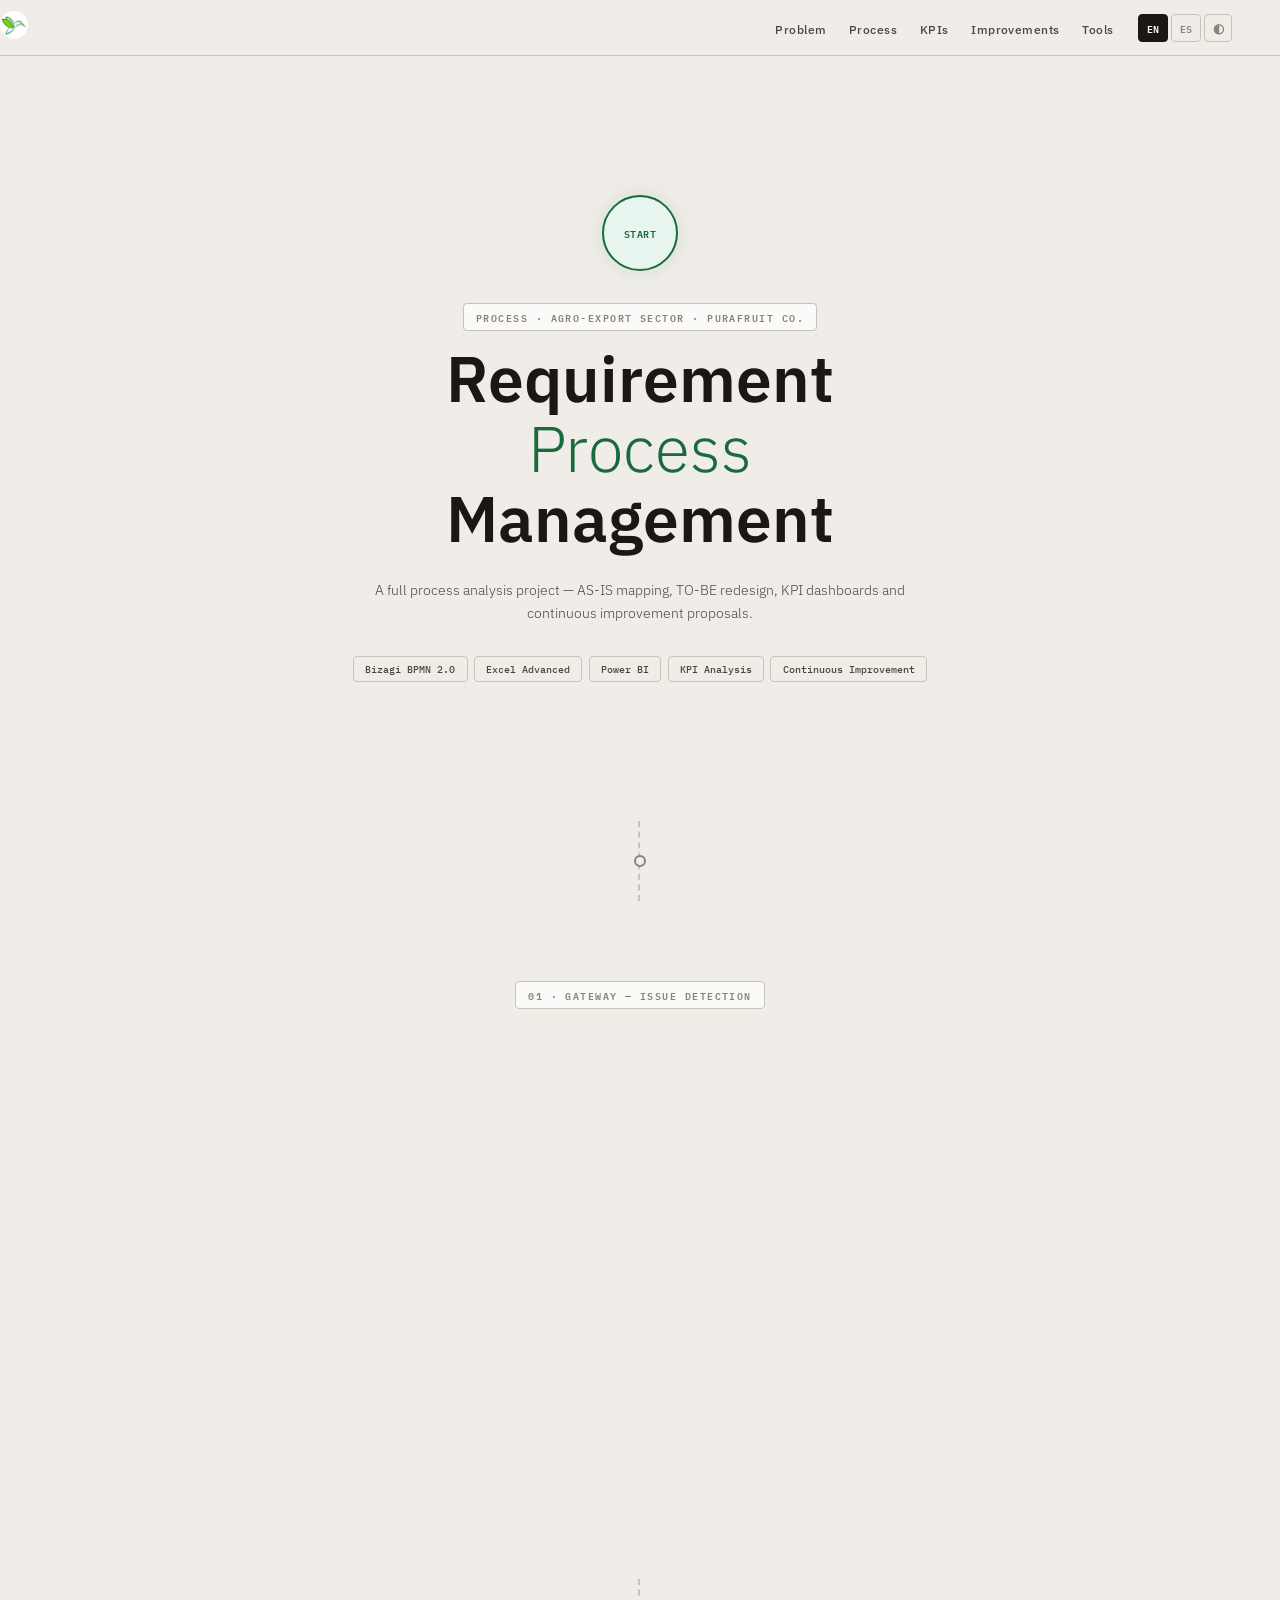
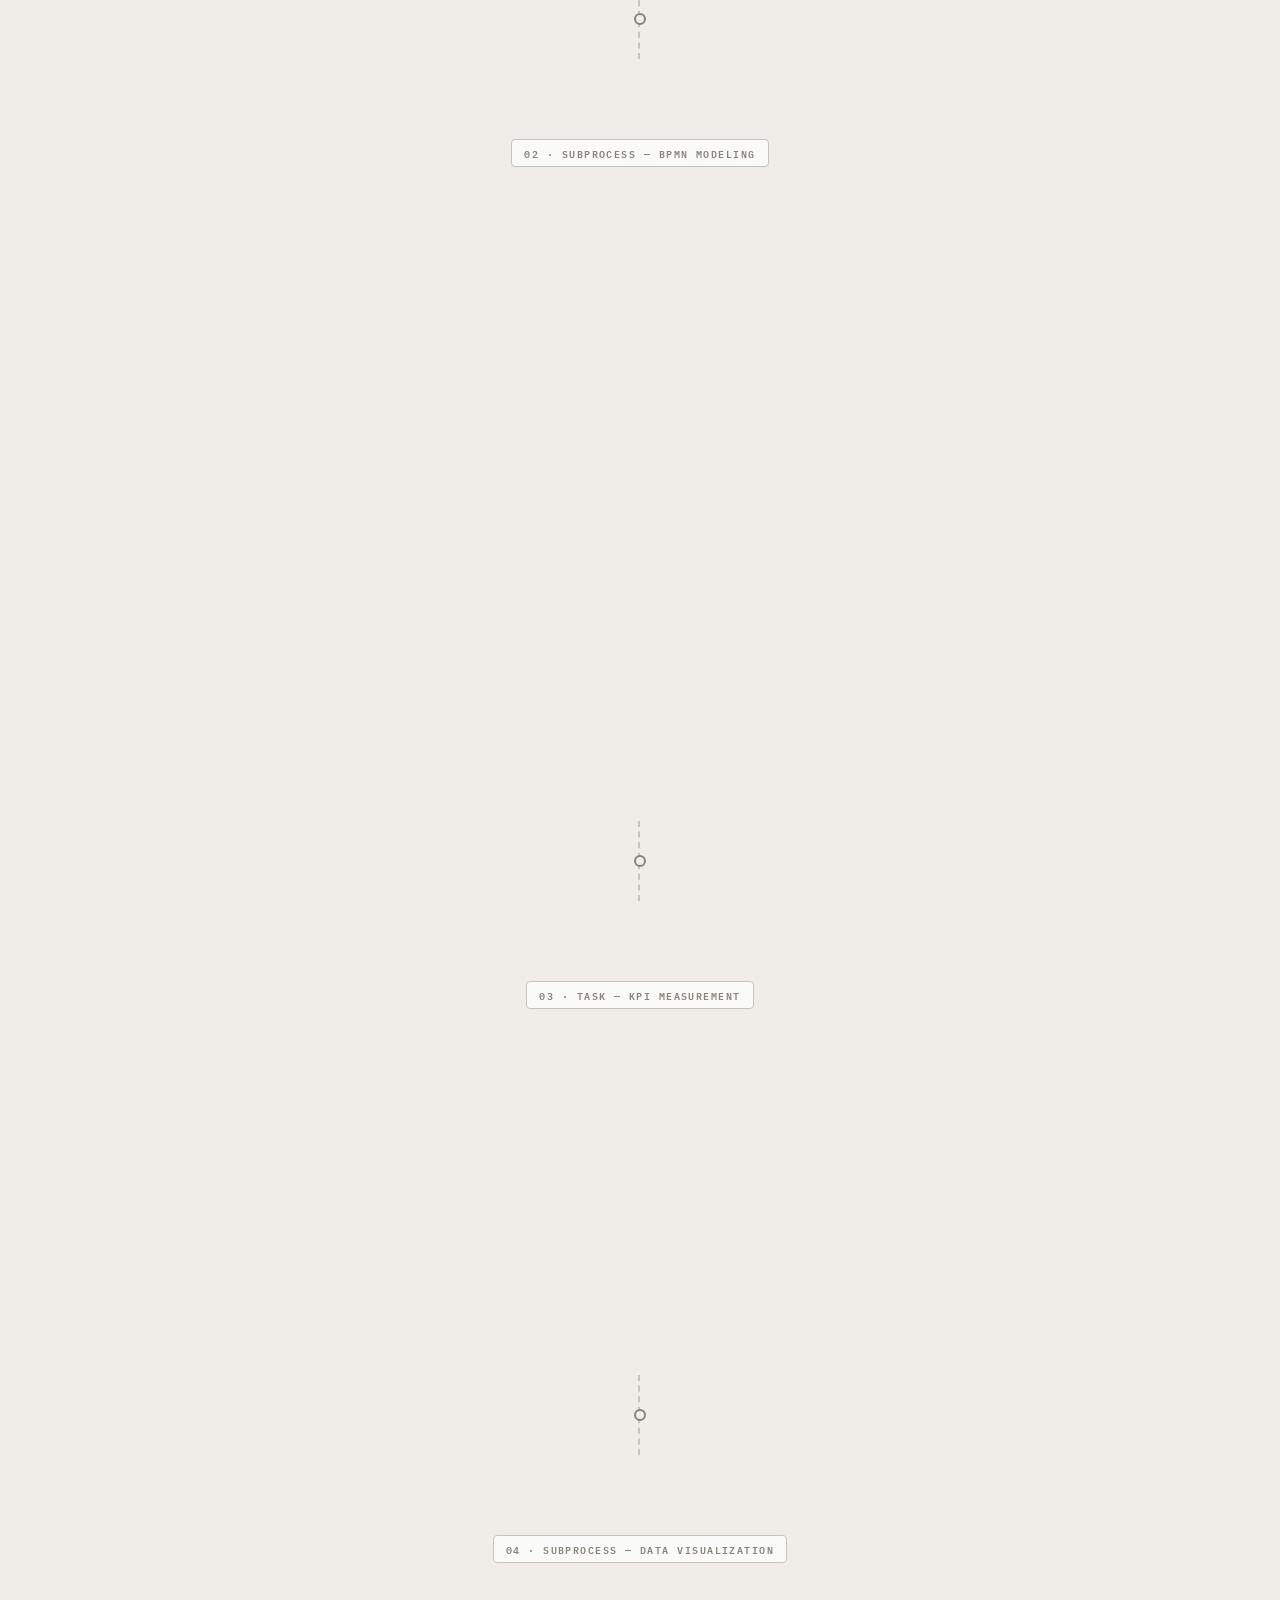
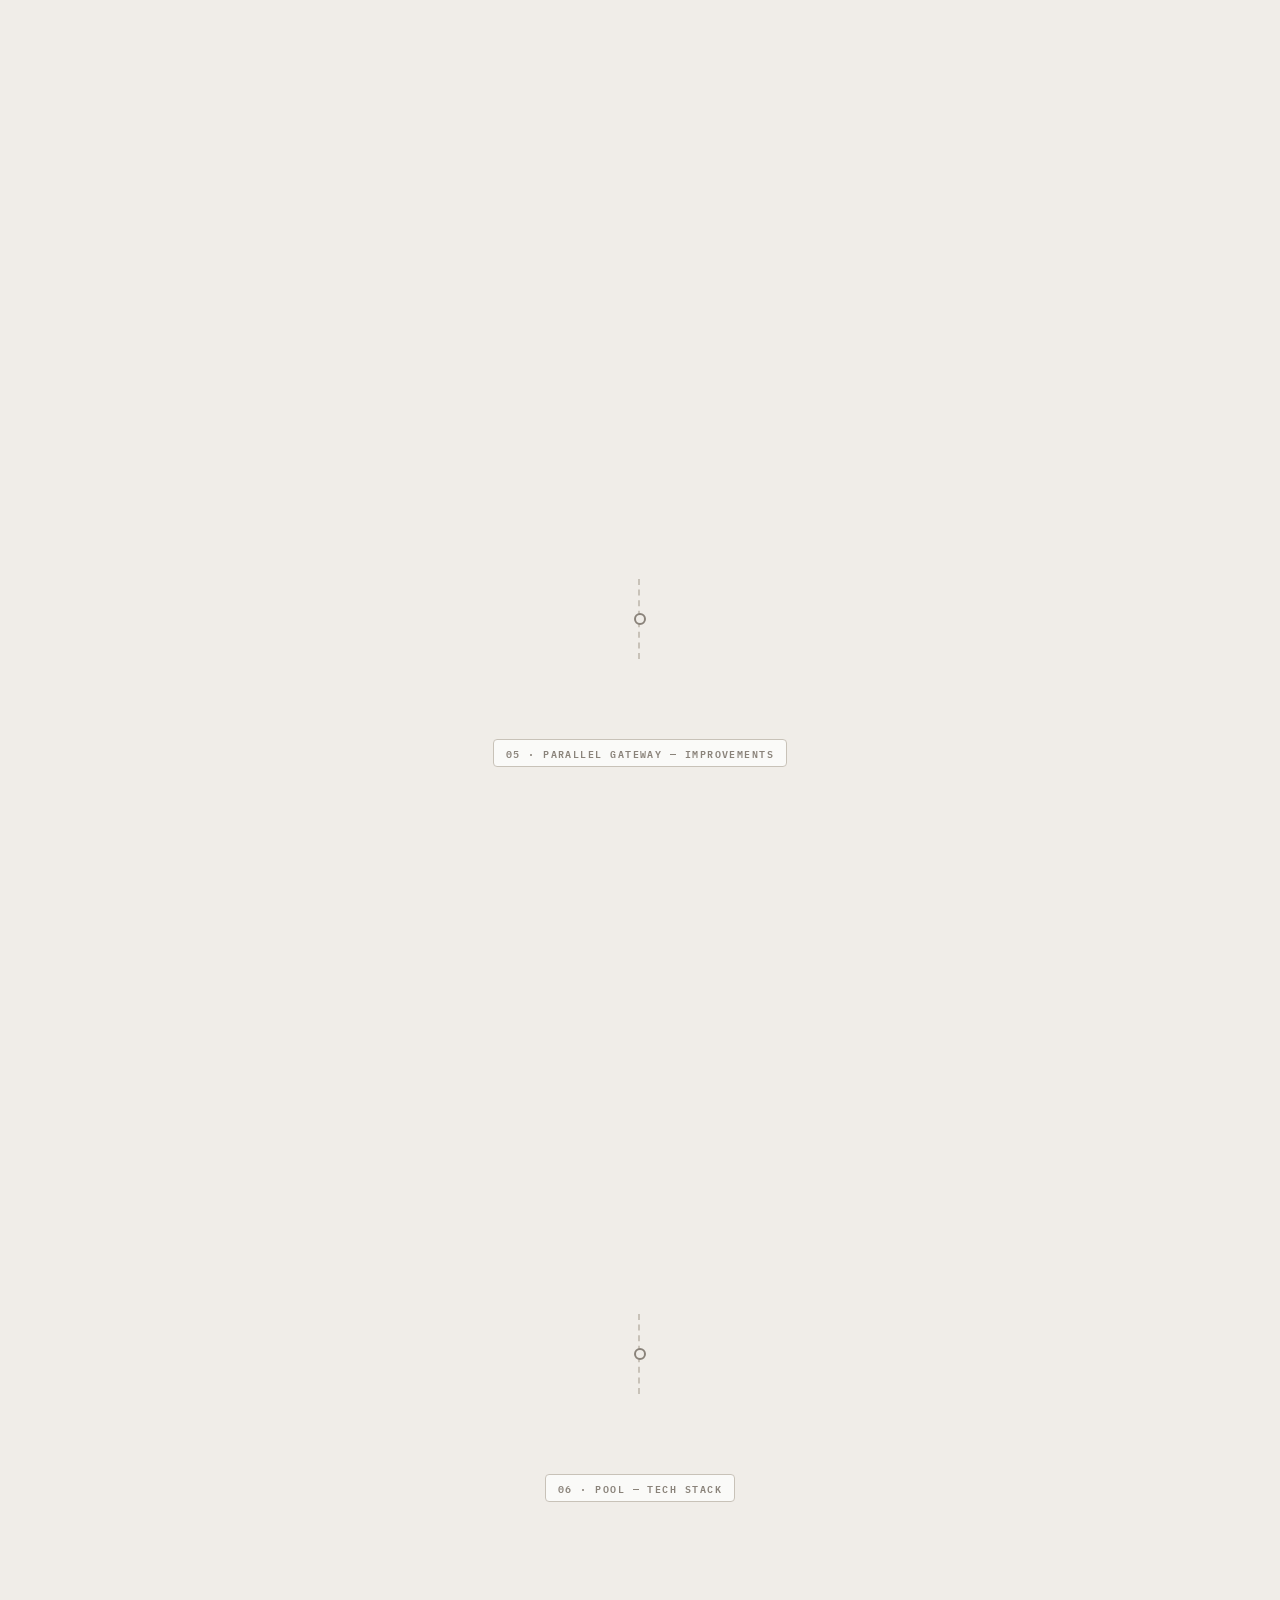
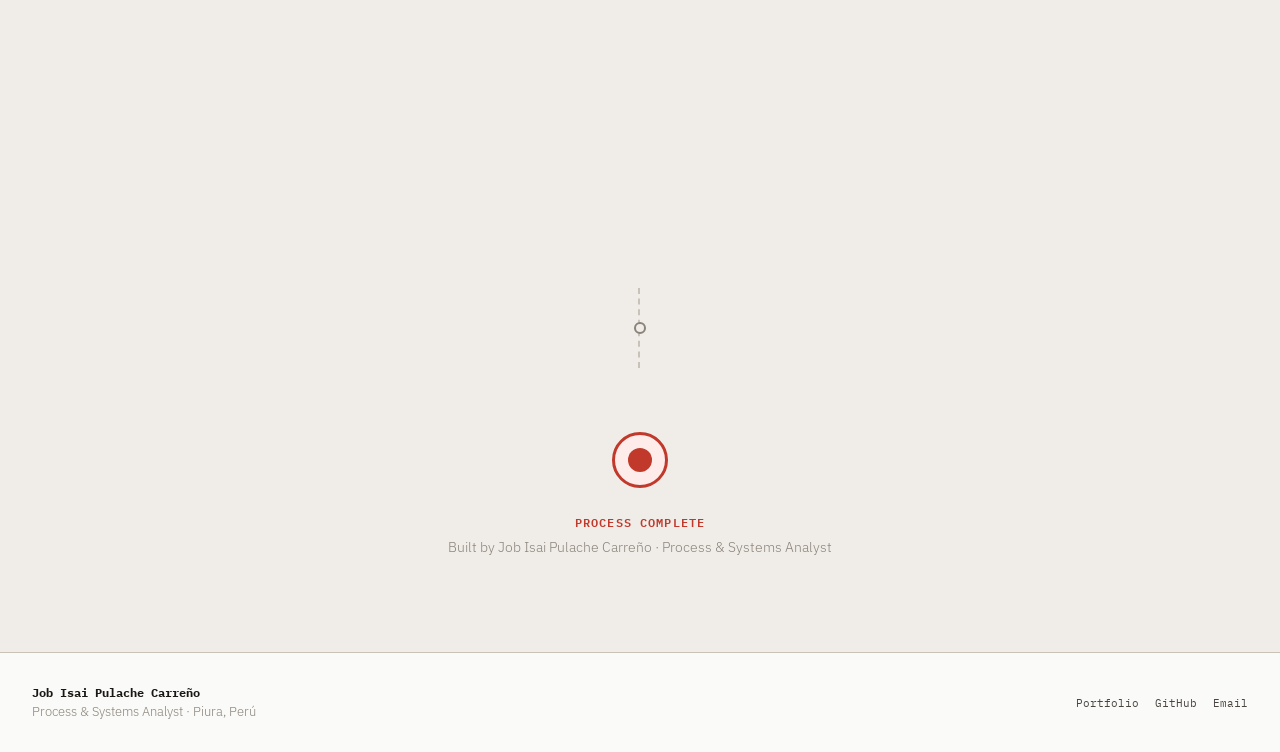
==== commit ba411e90: "updated code" ====
--- a/Web Page/index.html
+++ b/Web Page/index.html
@@ -29,11 +29,11 @@
       <div class="lang-wrap">
         <button class="lang-btn active" onclick="setLang('en')">EN</button>
         <button class="lang-btn" onclick="setLang('es')">ES</button>
-      </div>
-      <button class="theme-toggle" onclick="toggleTheme()" aria-label="Toggle Theme">◐</button>
+         <button class="theme-toggle" onclick="toggleTheme()" aria-label="Toggle Theme">◐</button>
+      </div>
+     
     </div>
   </nav>
-
   <div class="canvas">
 
     <section class="hero flow-section">
@@ -170,6 +170,8 @@
           <div class="pool-tags">
             <span class="p-tag warn">⚠ No SLA defined</span>
             <span class="p-tag warn">⚠ No digital record</span>
+            <span class="p-tag warn">⚠ No rejection log</span>
+            <span class="p-tag warn">⚠ Not logistic alert</span>
           </div>
         </div>
 
@@ -215,6 +217,8 @@
           <div class="pool-tags">
             <span class="p-tag ok">✓ 24h SLA Enforced</span>
             <span class="p-tag ok">✓ Automated Messaging Triggers</span>
+            <span class="p-tag ok">✓ Rejection reason logged</span>
+            <span class="p-tag ok">✓ Automatic notification</span>
           </div>
         </div>
       </div>
@@ -426,7 +430,9 @@
         </div>
       </div>
     </section>
-
+<div class="flow-connector">
+      <div class="flow-connector-dot"></div>
+    </div>
     <div class="end-wrapper">
       <div class="end-node"></div>
       <div
--- a/Web Page/css/styles.css
+++ b/Web Page/css/styles.css
@@ -82,7 +82,7 @@
 }
 .nav-brand img { height: 28px; width: auto;border-radius: 50px; margin-left:-2rem; margin-right: 0.5rem; cursor: pointer;}
 
-.nav-right { display: flex; align-items: center; gap: 1.5rem; }
+.nav-right { display: flex; align-items: center; gap: 1.5rem;margin-right: 1rem; }
 .nav-links { display: flex; gap: 1.4rem; list-style: none; }
 .nav-links a {
   font-size: 0.75rem; font-weight: 500; color: var(--ink2); text-decoration: none; letter-spacing: 0.04em;
@@ -250,4 +250,165 @@
 .foot-left p { color: var(--ink3); font-weight: 300; margin-top: 0.2rem; }
 .foot-right { display: flex; gap: 1rem; }
 .foot-right a { font-family: var(--font-mono); font-size: 0.7rem; color: var(--ink2); text-decoration: none; }
-.foot-right a:hover { color: var(--green); }+.foot-right a:hover { color: var(--green); }
+/* ─── RESPONSIVE ENHANCEMENTS — CREATIVE PIPELINE FLOW ─── */
+/* ─── OPTIMIZACIÓN RESPONSIVE GLOBAL (MÓVIL) ─── */
+@media (max-width: 768px) {
+  /* 1. Navbar Adaptable: Distribución limpia en 3 columnas perfectas */
+  nav {
+    padding: 0 0.8rem;
+    display: grid;
+    grid-template-columns: auto 1fr auto; 
+    align-items: center;
+    gap: 0.3rem;
+  }
+  .nav-brand {
+    font-size: 0.62rem;
+    white-space: nowrap;
+  }
+  /* Contenedor de enlaces: Scroll táctil fluido si se queda sin espacio */
+  .nav-links {
+    display: flex !important;
+    gap: 0.8rem !important;
+    overflow-x: auto;
+    white-space: nowrap;
+    padding: 6px 0;
+    justify-content: flex-start;
+    scrollbar-width: none; /* Oculta barra en Firefox */
+  }
+  .nav-links::-webkit-scrollbar { display: none; } /* Oculta barra en Chrome/Safari */
+  .nav-links li { list-style: none; display: inline-block; }
+  .nav-links a { font-size: 0.68rem; letter-spacing: 0.02em; }
+  
+  /* Selector de Idiomas fijado a la derecha sin romperse */
+  .lang-wrap {
+    display: flex;
+    gap: 2px;
+    flex-shrink: 0;
+  }
+  .lang-btn {
+    padding: 0.18rem 0.4rem;
+    font-size: 0.58rem;
+  }
+
+  /* 2. Ajustes de visualización en la sección de Inicio (Hero) */
+  .hero { padding: 6.5rem 1rem 3rem; min-height: auto; }
+  .hero h1 { font-size: 2.5rem; line-height: 1.05; }
+  .hero-chips {
+    gap: 0.4rem;
+    justify-content: center;
+    max-width: 320px;
+    margin: 1.6rem auto 0;
+  }
+  .chip { padding: 0.25rem 0.6rem; font-size: 0.58rem; }
+
+  /* 3. Flujo Secuencial Técnico de Problemas (Pipeline Ámbar) */
+  .problem-nodes {
+    grid-template-columns: 1fr;
+    background: transparent;
+    border: none;
+    box-shadow: none;
+    overflow: visible;
+    position: relative;
+    padding-left: 28px;
+    gap: 1.8rem;
+  }
+  .problem-nodes::before {
+    content: ''; position: absolute;
+    top: 0; left: 8px; bottom: 40px; width: 2px;
+    border-left: 2px dashed var(--amber);
+    z-index: 1;
+  }
+  .pnode {
+    border: 1.5px solid var(--border) !important;
+    border-radius: 8px;
+    background: var(--white);
+    box-shadow: 0 4px 16px var(--shadow);
+    padding: 1.2rem;
+    position: relative;
+    z-index: 2;
+  }
+  .pnode::after {
+    content: ''; position: absolute;
+    top: 22px; left: -24px; width: 10px; height: 10px;
+    border-radius: 50%; background: var(--amber);
+    border: 2px solid var(--bg);
+    box-shadow: 0 0 0 4px rgba(184, 92, 0, 0.15);
+    animation: alert-pulse 2s infinite;
+  }
+
+  /* 4. Estructura de Mejoras en Tubería (Pipeline Verde) */
+  .imp-grid {
+    grid-template-columns: 1fr;
+    background: transparent;
+    border: none;
+    box-shadow: none;
+    overflow: visible;
+    position: relative;
+    padding-left: 28px;
+    gap: 1.8rem;
+  }
+  .imp-grid::before {
+    content: ''; position: absolute;
+    top: 0; left: 8px; bottom: 40px; width: 2px;
+    border-left: 2px dashed var(--green);
+    z-index: 1;
+  }
+  .imp-card {
+    border: 1.5px solid var(--border) !important;
+    border-radius: 8px;
+    background: var(--white);
+    box-shadow: 0 4px 16px var(--shadow);
+    padding: 1.2rem;
+    position: relative;
+    z-index: 2;
+  }
+  .imp-card::after {
+    content: ''; position: absolute;
+    top: 24px; left: -24px; width: 10px; height: 10px;
+    border-radius: 50%; background: var(--green);
+    border: 2px solid var(--bg2);
+    box-shadow: 0 0 0 4px rgba(26, 107, 60, 0.15);
+    animation: success-pulse 2s infinite;
+  }
+
+  /* 5. Comparativa de Modelos BPMN */
+  .bpmn-compare { grid-template-columns: 1fr; gap: 1.5rem; }
+  .pool { display: block; overflow-x: auto; white-space: nowrap; }
+
+  /* 6. Rediseño Adaptable de la Cuadrícula de KPIs */
+  .kpi-grid { grid-template-columns: repeat(2, 1fr); }
+  .kpi-cell { padding: 1.5rem 1rem; border-right: 1px solid rgba(255,255,255,0.06); }
+  .kpi-cell:nth-child(2n) { border-right: none; }
+}
+
+/* Animaciones de ondas de pulso analíticas */
+@keyframes alert-pulse {
+  0% { box-shadow: 0 0 0 0 rgba(184, 92, 0, 0.6); }
+  70% { box-shadow: 0 0 0 8px rgba(184, 92, 0, 0); }
+  100% { box-shadow: 0 0 0 0 rgba(184, 92, 0, 0); }
+}
+@keyframes success-pulse {
+  0% { box-shadow: 0 0 0 0 rgba(26, 107, 60, 0.6); }
+  70% { box-shadow: 0 0 0 8px rgba(26, 107, 60, 0); }
+  100% { box-shadow: 0 0 0 0 rgba(26, 107, 60, 0); }
+}
+
+/* Animaciones de Pulso de estado */
+@keyframes alert-pulse {
+  0% { box-shadow: 0 0 0 0 rgba(184, 92, 0, 0.6); }
+  70% { box-shadow: 0 0 0 8px rgba(184, 92, 0, 0); }
+  100% { box-shadow: 0 0 0 0 rgba(184, 92, 0, 0); }
+}
+@keyframes success-pulse {
+  0% { box-shadow: 0 0 0 0 rgba(26, 107, 60, 0.6); }
+  70% { box-shadow: 0 0 0 8px rgba(26, 107, 60, 0); }
+  100% { box-shadow: 0 0 0 0 rgba(26, 107, 60, 0); }
+}
+
+/* Animación de pulso técnico para los conectores de error */
+@keyframes alert-pulse {
+  0% { box-shadow: 0 0 0 0 rgba(184, 92, 0, 0.5); }
+  70% { box-shadow: 0 0 0 6px rgba(184, 92, 0, 0); }
+  100% { box-shadow: 0 0 0 0 rgba(184, 92, 0, 0); }
+}
